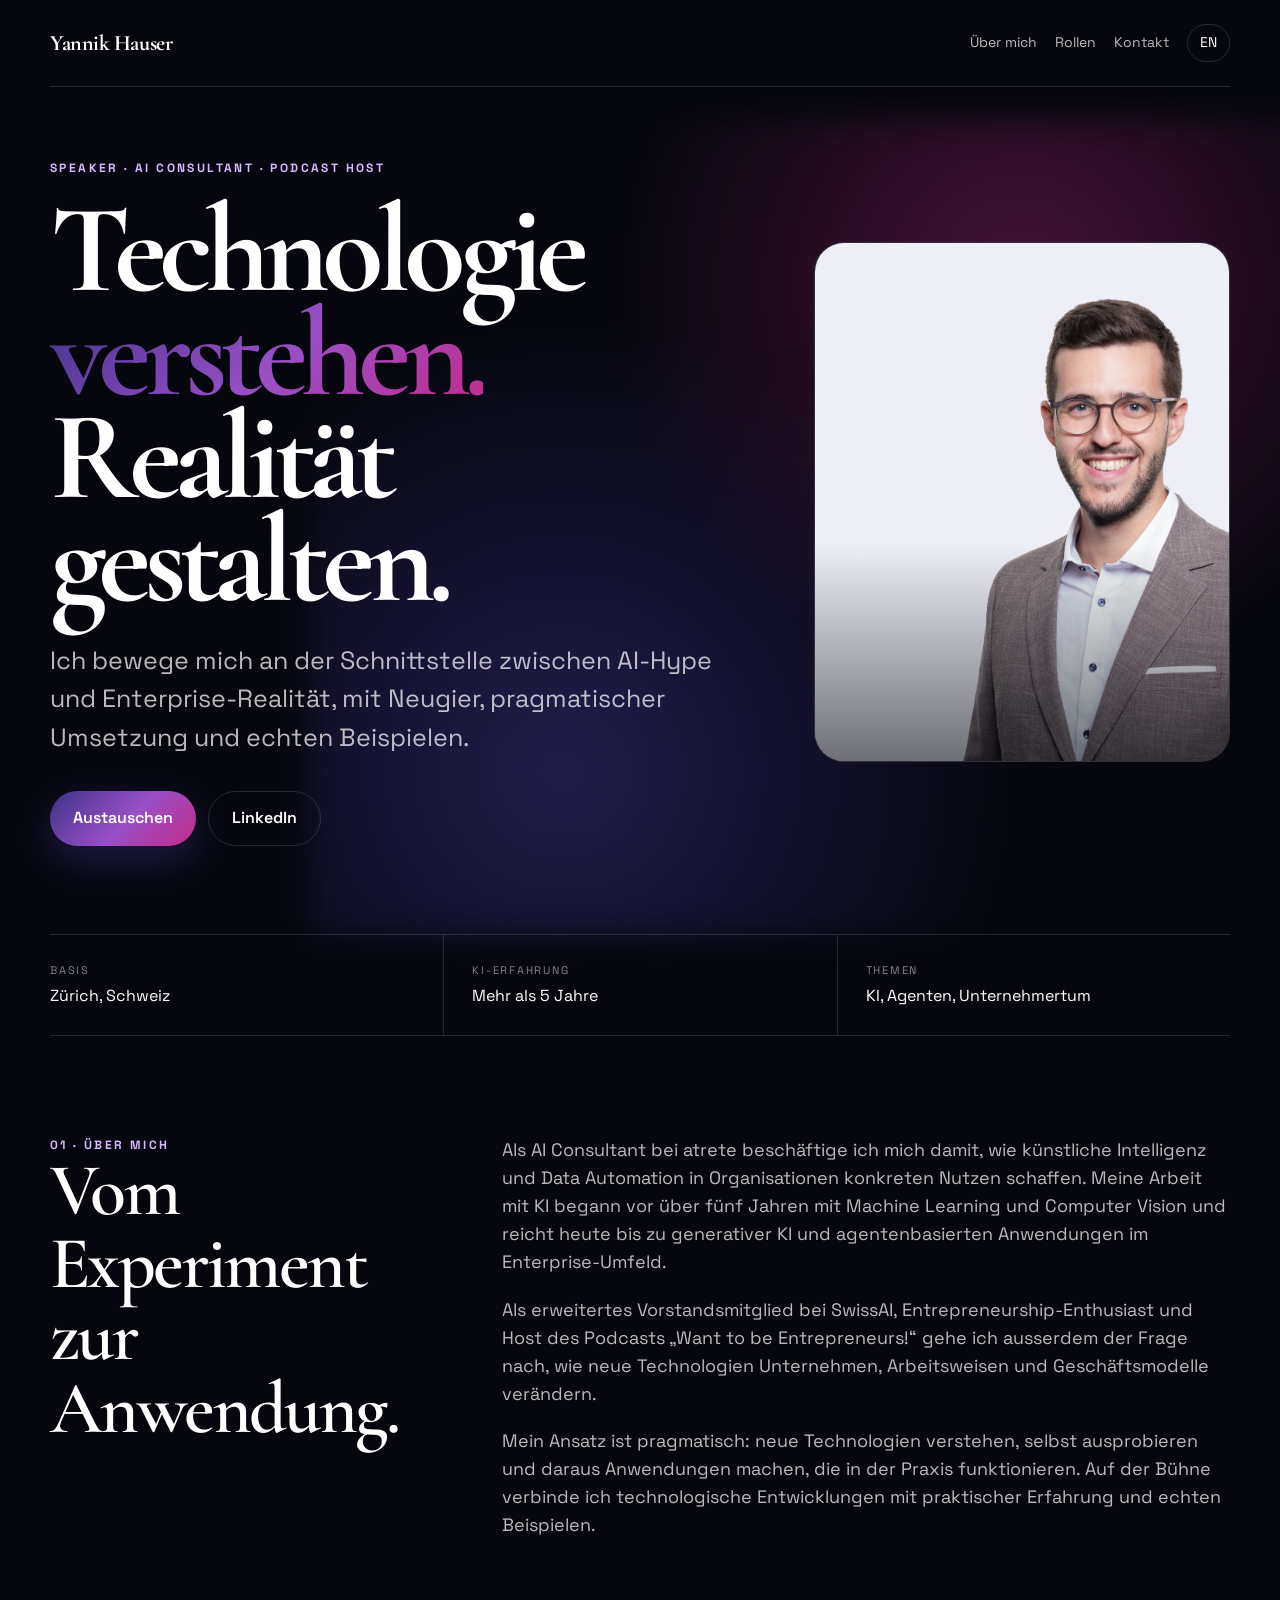
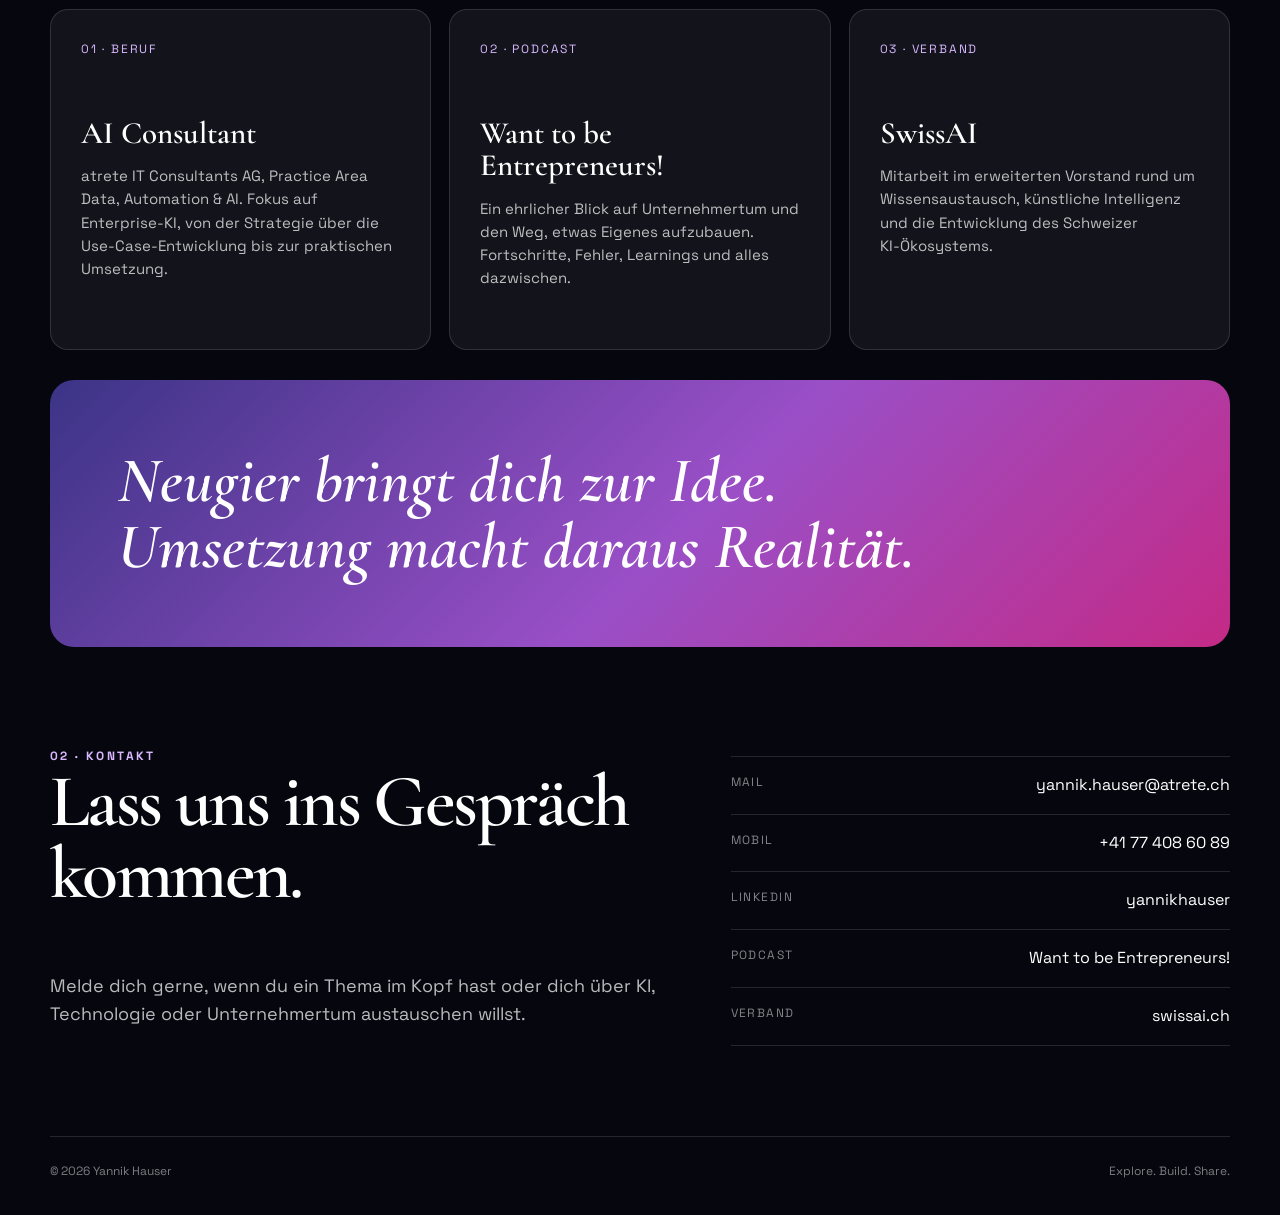
==== index.html @ 9610abc1 "Add 404 page and partner logos Add a branded 404.html so unknown paths stop returning the homepage w" ====
<!doctype html>
<html lang="de">
<head>
  <meta charset="utf-8">
  <meta name="viewport" content="width=device-width,initial-scale=1">
  <title>Yannik Hauser | AI, Agenten und Unternehmertum</title>
  <meta name="description" content="Yannik Hauser ist AI Consultant bei atrete, erweitertes Vorstandsmitglied bei SwissAI und Host von Want to be Entrepreneurs!">
  <link rel="canonical" href="https://yannik-hauser.com/">
  <link rel="stylesheet" href="/styles.css">
</head>
<body>
  <header class="shell nav"><a class="mark" href="/">Yannik Hauser</a><nav class="nav-links" aria-label="Hauptnavigation"><a href="#about">Über mich</a><a href="#roles">Rollen</a><a href="#contact">Kontakt</a><a class="lang" href="/en/" lang="en">EN</a></nav></header>
  <main>
    <section class="shell hero">
      <div class="hero-copy"><div class="eyebrow">Speaker · AI Consultant · Podcast Host</div><h1>Technologie <span class="gradient">verstehen.</span><br>Realität gestalten.</h1><p class="lede">Ich bewege mich an der Schnittstelle zwischen AI-Hype und Enterprise-Realität, mit Neugier, pragmatischer Umsetzung und echten Beispielen.</p><div class="actions"><a class="button primary" href="#contact">Austauschen</a><a class="button" href="https://www.linkedin.com/in/yannikhauser/" rel="me">LinkedIn</a></div></div>
      <div class="portrait-wrap"><img class="portrait" src="/assets/portrait.jpg" alt="Portrait von Yannik Hauser" width="2000" height="1334"></div>
    </section>
    <div class="shell facts" aria-label="Kurzprofil"><div class="fact"><span>Basis</span>Zürich, Schweiz</div><div class="fact"><span>KI-Erfahrung</span>Mehr als 5 Jahre</div><div class="fact"><span>Themen</span>KI, Agenten, Unternehmertum</div></div>
    <section class="shell section" id="about"><div class="section-head"><div><div class="eyebrow">01 · Über mich</div><h2>Vom Experiment zur Anwendung.</h2></div><div class="bio"><p>Als AI Consultant bei atrete beschäftige ich mich damit, wie künstliche Intelligenz und Data Automation in Organisationen konkreten Nutzen schaffen. Meine Arbeit mit KI begann vor über fünf Jahren mit Machine Learning und Computer Vision und reicht heute bis zu generativer KI und agentenbasierten Anwendungen im Enterprise-Umfeld.</p><p>Als erweitertes Vorstandsmitglied bei SwissAI, Entrepreneurship-Enthusiast und Host des Podcasts „Want to be Entrepreneurs!“ gehe ich ausserdem der Frage nach, wie neue Technologien Unternehmen, Arbeitsweisen und Geschäftsmodelle verändern.</p><p>Mein Ansatz ist pragmatisch: neue Technologien verstehen, selbst ausprobieren und daraus Anwendungen machen, die in der Praxis funktionieren. Auf der Bühne verbinde ich technologische Entwicklungen mit praktischer Erfahrung und echten Beispielen.</p></div></div>
      <div class="cards" id="roles"><article class="card"><div class="card-num">01 · BERUF</div><h3>AI Consultant</h3><p>atrete IT Consultants AG, Practice Area Data, Automation &amp; AI. Fokus auf Enterprise-KI, von der Strategie über die Use-Case-Entwicklung bis zur praktischen Umsetzung.</p><img class="card-logo" src="/assets/logos/atrete-white.png" alt="atrete IT Consultants AG" width="1900" height="500" loading="lazy"></article><article class="card"><div class="card-num">02 · PODCAST</div><h3>Want to be Entrepreneurs!</h3><p>Ein ehrlicher Blick auf Unternehmertum und den Weg, etwas Eigenes aufzubauen. Fortschritte, Fehler, Learnings und alles dazwischen.</p></article><article class="card"><div class="card-num">03 · VERBAND</div><h3>SwissAI</h3><p>Mitarbeit im erweiterten Vorstand rund um Wissensaustausch, künstliche Intelligenz und die Entwicklung des Schweizer KI-Ökosystems.</p><img class="card-logo" src="/assets/logos/swissai-white.svg" alt="SwissAI" width="583" height="120" loading="lazy"></article></div>
      <div class="quote"><p>Neugier bringt dich zur Idee. Umsetzung macht daraus Realität.</p></div>
    </section>
    <section class="shell contact" id="contact"><div><div class="eyebrow">02 · Kontakt</div><h2>Lass uns ins Gespräch kommen.</h2><p class="contact-copy">Melde dich gerne, wenn du ein Thema im Kopf hast oder dich über KI, Technologie oder Unternehmertum austauschen willst.</p></div><div class="contact-list"><a href="mailto:yannik.hauser@atrete.ch"><span>Mail</span>yannik.hauser@atrete.ch</a><a href="tel:+41774086089"><span>Mobil</span>+41 77 408 60 89</a><a href="https://www.linkedin.com/in/yannikhauser/"><span>LinkedIn</span>yannikhauser</a><a href="https://open.spotify.com/show/2ludnaOLildGs1G5aaHVor"><span>Podcast</span>Want to be Entrepreneurs!</a><a href="https://swissai.ch"><span>Verband</span>swissai.ch</a></div></section>
  </main>
  <footer class="shell"><span>© 2026 Yannik Hauser</span><span>Explore. Build. Share.</span></footer>
</body>
</html>
---- styles.css ----
@import url('https://fonts.googleapis.com/css2?family=Cormorant+Garamond:ital,wght@0,600;0,700;1,600&family=Space+Grotesk:wght@400;500;600;700&display=swap');

:root{--ink:#06070e;--raised:#14121f;--paper:#f7f5fb;--violet:#5b4bd0;--lilac:#d9b8ff;--muted:rgba(255,255,255,.72);--line:rgba(255,255,255,.13);--gradient:linear-gradient(135deg,#3b3486,#9a4fc7 54%,#c42a86)}
*{box-sizing:border-box}
html{scroll-behavior:smooth}
body{margin:0;background:var(--ink);color:#fff;font-family:'Space Grotesk',system-ui,sans-serif;line-height:1.55}
a{color:inherit}
.shell{width:min(1180px,calc(100% - 40px));margin:auto}
.nav{display:flex;align-items:center;justify-content:space-between;padding:24px 0;border-bottom:1px solid var(--line)}
.mark{font:700 22px/1 'Cormorant Garamond',serif;text-decoration:none;letter-spacing:-.02em}
.nav-links{display:flex;align-items:center;gap:18px;font-size:14px}
.nav-links a{text-decoration:none;color:var(--muted)}
.nav-links .lang{border:1px solid var(--line);border-radius:999px;padding:7px 12px;color:#fff}
.hero{min-height:78vh;display:grid;grid-template-columns:1.25fr .75fr;gap:70px;align-items:center;padding:72px 0 88px;position:relative}
.hero:before{content:'';position:absolute;inset:4% -8% 0 22%;background:radial-gradient(circle at 70% 20%,rgba(196,42,134,.34),transparent 42%),radial-gradient(circle at 25% 80%,rgba(91,75,208,.32),transparent 45%);filter:blur(16px);z-index:-1}
.eyebrow{color:var(--lilac);font-size:12px;font-weight:700;letter-spacing:.2em;text-transform:uppercase}
h1,h2,h3,p{margin-top:0}
h1{font:700 clamp(64px,10vw,126px)/.82 'Cormorant Garamond',serif;letter-spacing:-.055em;margin:22px 0 28px;max-width:760px}
.gradient{background:var(--gradient);-webkit-background-clip:text;background-clip:text;color:transparent}
.lede{font-size:clamp(19px,2vw,25px);max-width:680px;color:var(--muted);margin-bottom:34px}
.actions{display:flex;flex-wrap:wrap;gap:12px}
.button{display:inline-flex;align-items:center;justify-content:center;padding:14px 23px;border-radius:999px;text-decoration:none;font-weight:600;border:1px solid var(--line)}
.button.primary{background:var(--gradient);border:0;box-shadow:0 14px 40px rgba(91,75,208,.28)}
.portrait-wrap{position:relative;aspect-ratio:4/5;border-radius:30px;overflow:hidden;border:1px solid var(--line);background:var(--raised)}
.portrait-wrap:after{content:'';position:absolute;inset:0;background:linear-gradient(180deg,transparent 58%,rgba(6,7,14,.55))}
.portrait{width:100%;height:100%;object-fit:cover;object-position:48% 50%}
.facts{display:grid;grid-template-columns:repeat(3,1fr);border-block:1px solid var(--line)}
.fact{padding:27px 0}
.fact+.fact{padding-left:28px;border-left:1px solid var(--line)}
.fact span{display:block;color:rgba(255,255,255,.5);font-size:11px;letter-spacing:.16em;text-transform:uppercase;margin-bottom:5px}
.section{padding:100px 0}
.section-head{display:grid;grid-template-columns:.7fr 1.3fr;gap:60px;margin-bottom:50px}
h2{font:600 clamp(42px,6vw,74px)/.98 'Cormorant Garamond',serif;letter-spacing:-.035em}
.bio{font-size:18px;color:var(--muted)}
.bio p{margin-bottom:20px}
.cards{display:grid;grid-template-columns:repeat(3,1fr);gap:18px}
.card{background:rgba(255,255,255,.055);border:1px solid var(--line);border-radius:18px;padding:30px;min-height:290px;display:flex;flex-direction:column}
.card-num{font-size:12px;color:var(--lilac);letter-spacing:.15em;margin-bottom:58px}
.card h3{font:600 31px/1.05 'Cormorant Garamond',serif;margin-bottom:15px}
.card p{color:var(--muted);font-size:15px}
.card-logo{display:block;height:22px;width:auto;max-width:60%;margin-top:auto;padding-top:24px;opacity:.72}
.quote{margin:30px 0 0;padding:68px;border-radius:24px;background:var(--gradient);position:relative;overflow:hidden}
.quote p{font:italic 600 clamp(37px,5vw,64px)/1.02 'Cormorant Garamond',serif;max-width:900px;margin:0}
.contact{display:grid;grid-template-columns:1.1fr .9fr;gap:70px;align-items:end;padding-bottom:90px}
.contact-copy{font-size:18px;color:var(--muted);max-width:620px}
.contact-list{border-top:1px solid var(--line)}
.contact-list a{display:flex;justify-content:space-between;gap:20px;padding:16px 0;border-bottom:1px solid var(--line);text-decoration:none}
.contact-list span{color:rgba(255,255,255,.5);font-size:12px;text-transform:uppercase;letter-spacing:.12em}
footer{display:flex;justify-content:space-between;gap:25px;border-top:1px solid var(--line);padding:25px 0 35px;color:rgba(255,255,255,.48);font-size:12px}
:focus-visible{outline:3px solid var(--lilac);outline-offset:4px;border-radius:4px}
@media(max-width:820px){.shell{width:min(100% - 28px,680px)}.nav-links a:not(.lang){display:none}.hero{grid-template-columns:1fr;gap:40px;padding:55px 0}.hero-copy{order:1}.portrait-wrap{order:2;aspect-ratio:5/4}.portrait{object-position:50% 43%}.facts,.cards{grid-template-columns:1fr}.fact+.fact{padding-left:0;border-left:0;border-top:1px solid var(--line)}.section{padding:72px 0}.section-head,.contact{grid-template-columns:1fr;gap:30px}.card-num{margin-bottom:34px}.quote{padding:42px 28px}footer{flex-direction:column}}
@media(prefers-reduced-motion:reduce){html{scroll-behavior:auto}}
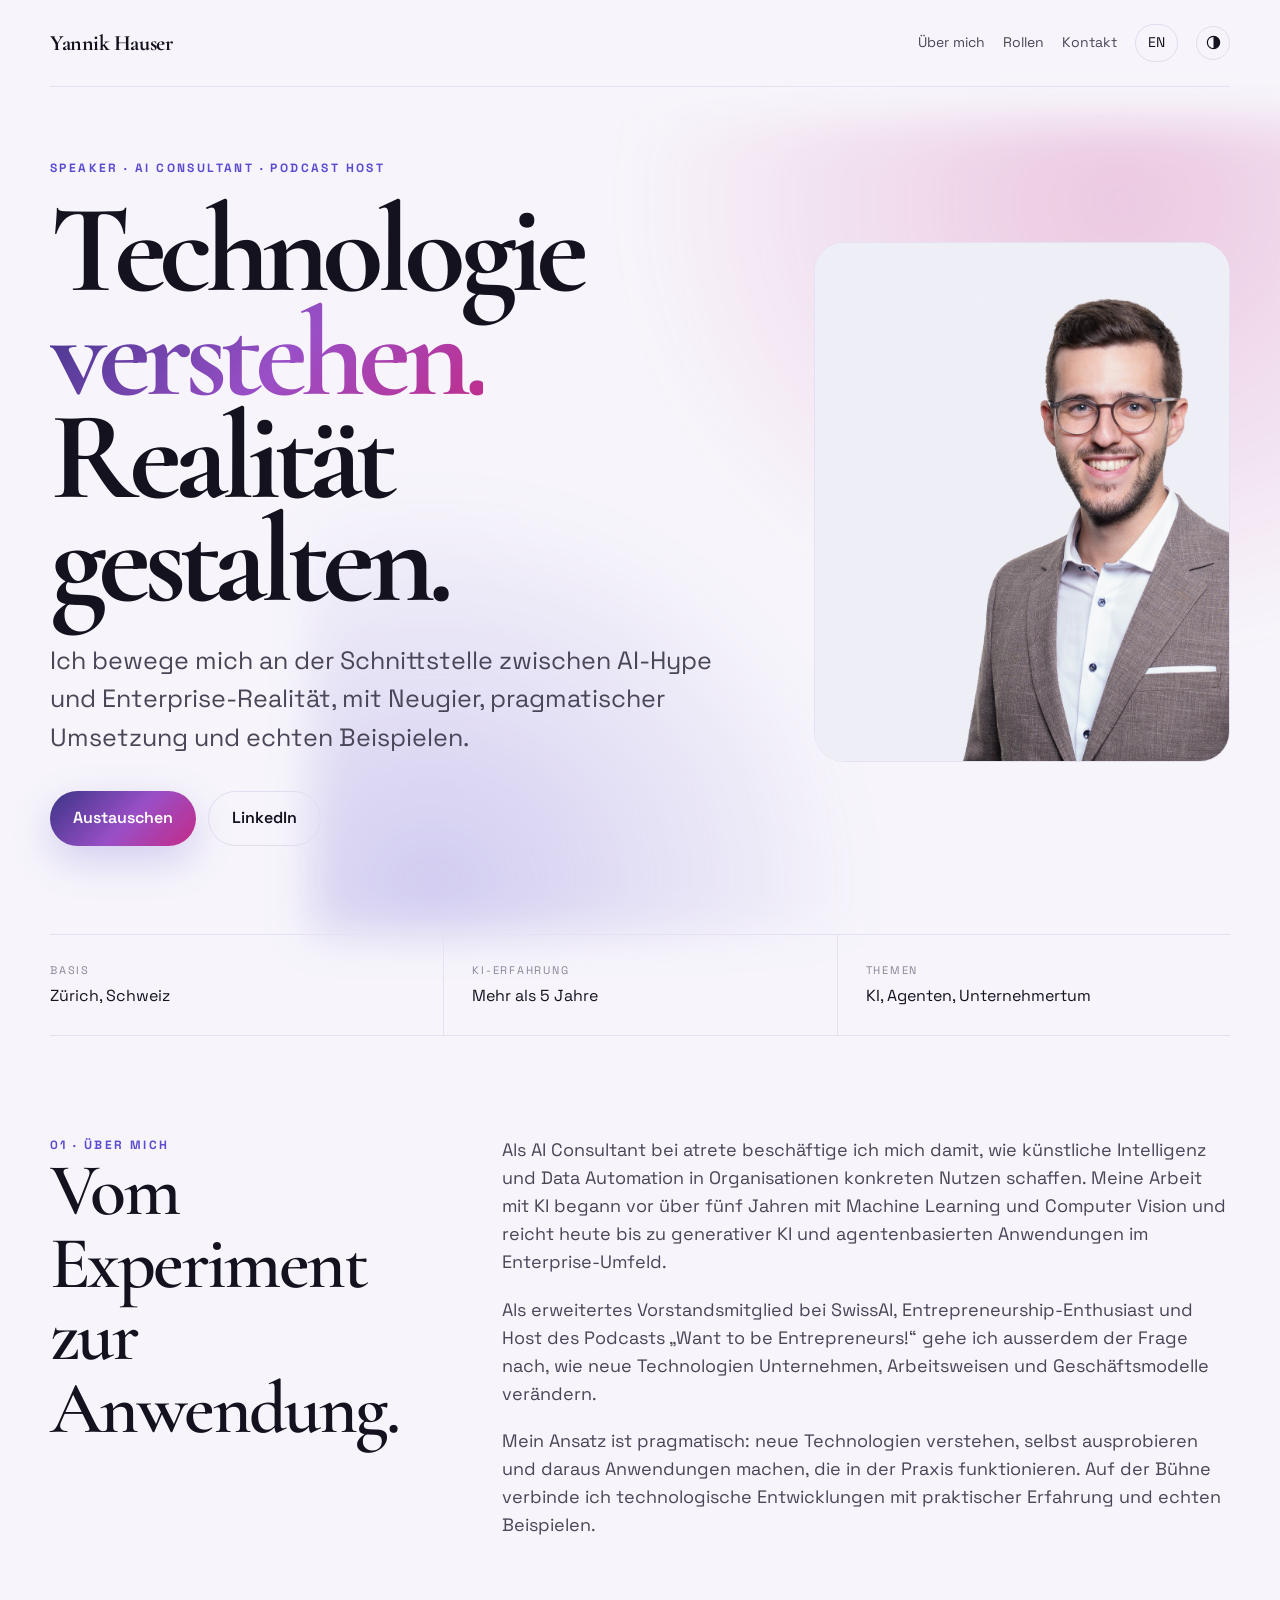
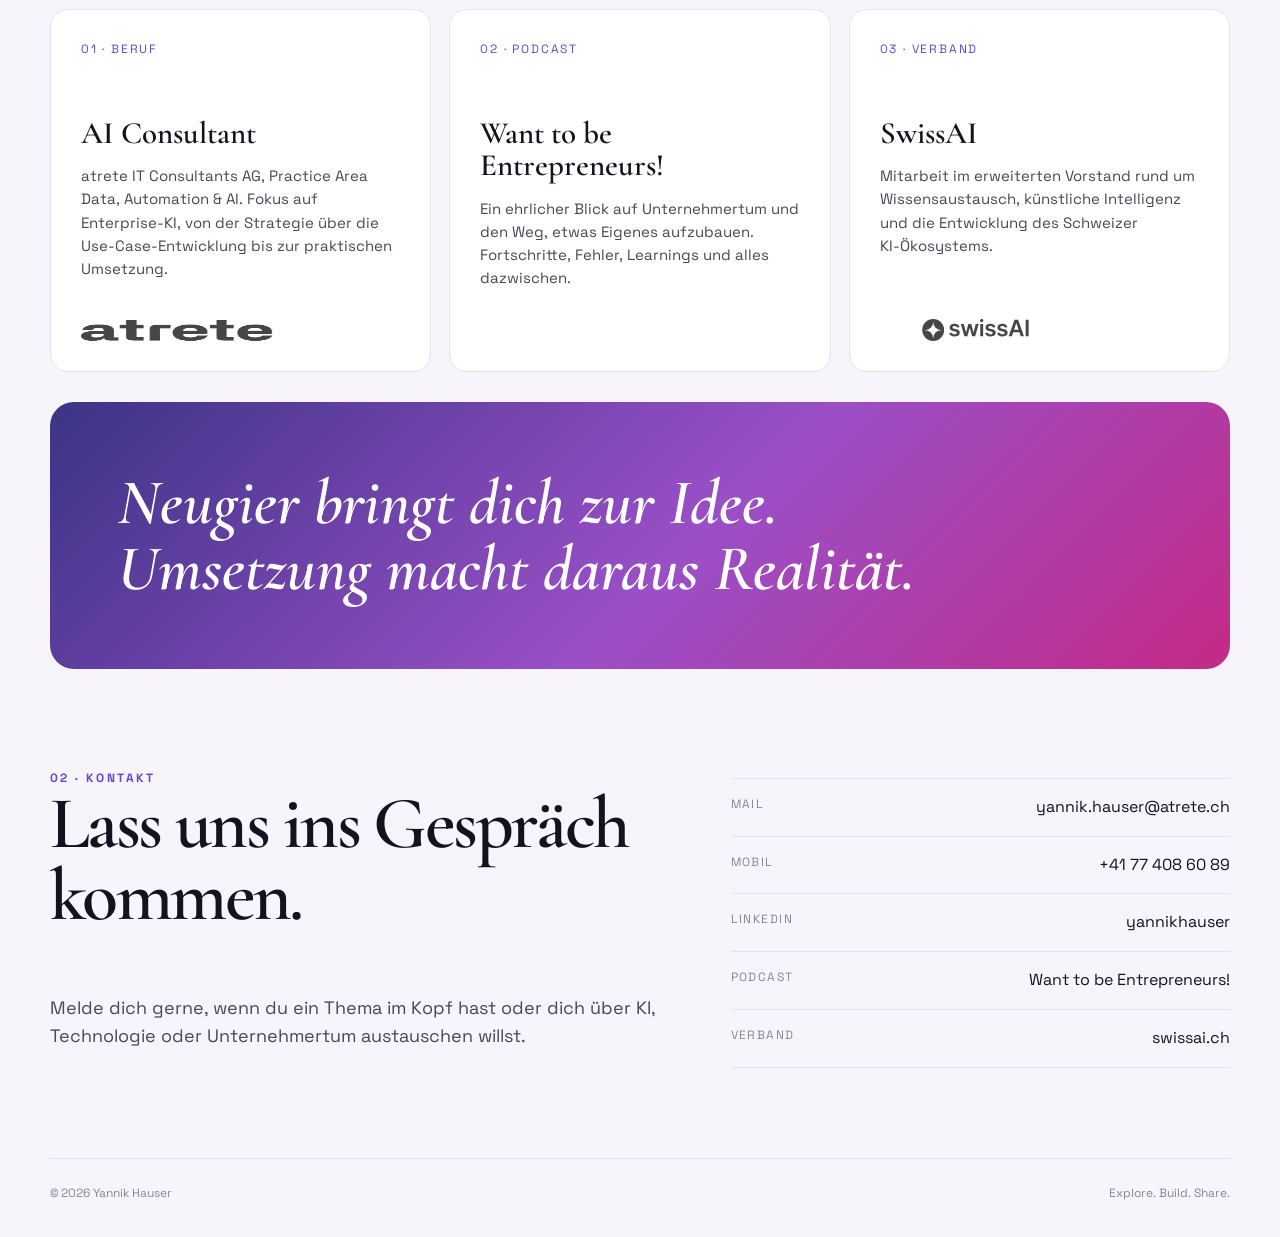
==== commit 87265de0: "Add light theme as default with dark mode toggle The site was ink-only. Paper (#f7f5fb) is now the d" ====
--- a/index.html
+++ b/index.html
@@ -7,9 +7,17 @@
   <meta name="description" content="Yannik Hauser ist AI Consultant bei atrete, erweitertes Vorstandsmitglied bei SwissAI und Host von Want to be Entrepreneurs!">
   <link rel="canonical" href="https://yannik-hauser.com/">
   <link rel="stylesheet" href="/styles.css">
+  <script>
+  (function(){var d=document.documentElement,K='yh-site-theme';
+  try{var t=localStorage.getItem(K);if(t==='dark'||t==='light')d.dataset.theme=t}catch(e){}
+  function sync(){var dark=d.dataset.theme==='dark';document.querySelectorAll('.theme-toggle').forEach(function(b){b.setAttribute('aria-pressed',dark)})}
+  document.addEventListener('DOMContentLoaded',sync);
+  document.addEventListener('click',function(e){var b=e.target.closest&&e.target.closest('.theme-toggle');if(!b)return;d.dataset.theme=d.dataset.theme==='dark'?'light':'dark';try{localStorage.setItem(K,d.dataset.theme)}catch(err){}sync()});
+  })();
+  </script>
 </head>
 <body>
-  <header class="shell nav"><a class="mark" href="/">Yannik Hauser</a><nav class="nav-links" aria-label="Hauptnavigation"><a href="#about">Über mich</a><a href="#roles">Rollen</a><a href="#contact">Kontakt</a><a class="lang" href="/en/" lang="en">EN</a></nav></header>
+  <header class="shell nav"><a class="mark" href="/">Yannik Hauser</a><nav class="nav-links" aria-label="Hauptnavigation"><a href="#about">Über mich</a><a href="#roles">Rollen</a><a href="#contact">Kontakt</a><a class="lang" href="/en/" lang="en">EN</a><button class="theme-toggle" type="button" aria-pressed="false" aria-label="Zwischen hellem und dunklem Design wechseln" title="Design wechseln"><svg viewBox="0 0 20 20" width="15" height="15" aria-hidden="true" focusable="false"><circle cx="10" cy="10" r="8.2" fill="none" stroke="currentColor" stroke-width="1.6"/><path d="M10 1.8a8.2 8.2 0 0 1 0 16.4z" fill="currentColor"/></svg></button></nav></header>
   <main>
     <section class="shell hero">
       <div class="hero-copy"><div class="eyebrow">Speaker · AI Consultant · Podcast Host</div><h1>Technologie <span class="gradient">verstehen.</span><br>Realität gestalten.</h1><p class="lede">Ich bewege mich an der Schnittstelle zwischen AI-Hype und Enterprise-Realität, mit Neugier, pragmatischer Umsetzung und echten Beispielen.</p><div class="actions"><a class="button primary" href="#contact">Austauschen</a><a class="button" href="https://www.linkedin.com/in/yannikhauser/" rel="me">LinkedIn</a></div></div>
--- a/styles.css
+++ b/styles.css
@@ -1,53 +1,92 @@
 @import url('https://fonts.googleapis.com/css2?family=Cormorant+Garamond:ital,wght@0,600;0,700;1,600&family=Space+Grotesk:wght@400;500;600;700&display=swap');
 
-:root{--ink:#06070e;--raised:#14121f;--paper:#f7f5fb;--violet:#5b4bd0;--lilac:#d9b8ff;--muted:rgba(255,255,255,.72);--line:rgba(255,255,255,.13);--gradient:linear-gradient(135deg,#3b3486,#9a4fc7 54%,#c42a86)}
+/* Light (Paper) ist der Standard. Dunkel (Ink) kommt nur ueber den Umschalter,
+   prefers-color-scheme wird bewusst ignoriert. Gleiche Regel wie im Workflow Dashboard. */
+:root{
+  --gradient:linear-gradient(135deg,#3b3486,#9a4fc7 54%,#c42a86);
+  --bg:#f7f5fb;
+  --surface:#fff;
+  --surface-raised:#fff;
+  --text:#14121f;
+  --text-muted:#4a4557;
+  --text-faint:#8a8497;
+  --line:#e6e1f2;
+  --line-strong:#e2dcef;
+  --eyebrow:#5b4bd0;
+  --focus:#5b4bd0;
+  --splash:radial-gradient(82% 92% at 80% 10%,rgba(196,42,134,.22),transparent 60%),radial-gradient(72% 82% at 12% 94%,rgba(91,75,208,.24),transparent 60%);
+  --splash-blur:22px;
+  --portrait-scrim:none;
+  --logo-filter:brightness(0);
+  --logo-opacity:.72;
+}
+[data-theme="dark"]{
+  --bg:#06070e;
+  --surface:rgba(255,255,255,.055);
+  --surface-raised:#14121f;
+  --text:#fff;
+  --text-muted:rgba(255,255,255,.72);
+  --text-faint:rgba(255,255,255,.5);
+  --line:rgba(255,255,255,.13);
+  --line-strong:rgba(255,255,255,.13);
+  --eyebrow:#d9b8ff;
+  --focus:#d9b8ff;
+  --splash:radial-gradient(circle at 70% 20%,rgba(196,42,134,.34),transparent 42%),radial-gradient(circle at 25% 80%,rgba(91,75,208,.32),transparent 45%);
+  --splash-blur:16px;
+  --portrait-scrim:linear-gradient(180deg,transparent 58%,rgba(6,7,14,.55));
+  --logo-filter:none;
+  --logo-opacity:.72;
+}
 *{box-sizing:border-box}
-html{scroll-behavior:smooth}
-body{margin:0;background:var(--ink);color:#fff;font-family:'Space Grotesk',system-ui,sans-serif;line-height:1.55}
+/* Der Hero-Glow ragt per Design rechts aus dem Raster (.hero:before, right:-8%).
+   Ohne clip erzeugt er zwischen rund 850px und 1100px echtes horizontales Scrollen. */
+html{scroll-behavior:smooth;overflow-x:clip}
+body{margin:0;background:var(--bg);color:var(--text);font-family:'Space Grotesk',system-ui,sans-serif;line-height:1.55}
 a{color:inherit}
 .shell{width:min(1180px,calc(100% - 40px));margin:auto}
 .nav{display:flex;align-items:center;justify-content:space-between;padding:24px 0;border-bottom:1px solid var(--line)}
 .mark{font:700 22px/1 'Cormorant Garamond',serif;text-decoration:none;letter-spacing:-.02em}
 .nav-links{display:flex;align-items:center;gap:18px;font-size:14px}
-.nav-links a{text-decoration:none;color:var(--muted)}
-.nav-links .lang{border:1px solid var(--line);border-radius:999px;padding:7px 12px;color:#fff}
+.nav-links a{text-decoration:none;color:var(--text-muted)}
+.nav-links .lang{border:1px solid var(--line-strong);border-radius:999px;padding:7px 12px;color:var(--text)}
+.theme-toggle{display:inline-flex;align-items:center;justify-content:center;width:34px;height:34px;padding:0;border:1px solid var(--line-strong);border-radius:999px;background:none;color:var(--text);cursor:pointer;line-height:0}
+.theme-toggle:hover{border-color:var(--eyebrow);color:var(--eyebrow)}
 .hero{min-height:78vh;display:grid;grid-template-columns:1.25fr .75fr;gap:70px;align-items:center;padding:72px 0 88px;position:relative}
-.hero:before{content:'';position:absolute;inset:4% -8% 0 22%;background:radial-gradient(circle at 70% 20%,rgba(196,42,134,.34),transparent 42%),radial-gradient(circle at 25% 80%,rgba(91,75,208,.32),transparent 45%);filter:blur(16px);z-index:-1}
-.eyebrow{color:var(--lilac);font-size:12px;font-weight:700;letter-spacing:.2em;text-transform:uppercase}
+.hero:before{content:'';position:absolute;inset:4% -8% 0 22%;background:var(--splash);filter:blur(var(--splash-blur));z-index:-1}
+.eyebrow{color:var(--eyebrow);font-size:12px;font-weight:700;letter-spacing:.2em;text-transform:uppercase}
 h1,h2,h3,p{margin-top:0}
 h1{font:700 clamp(64px,10vw,126px)/.82 'Cormorant Garamond',serif;letter-spacing:-.055em;margin:22px 0 28px;max-width:760px}
 .gradient{background:var(--gradient);-webkit-background-clip:text;background-clip:text;color:transparent}
-.lede{font-size:clamp(19px,2vw,25px);max-width:680px;color:var(--muted);margin-bottom:34px}
+.lede{font-size:clamp(19px,2vw,25px);max-width:680px;color:var(--text-muted);margin-bottom:34px}
 .actions{display:flex;flex-wrap:wrap;gap:12px}
-.button{display:inline-flex;align-items:center;justify-content:center;padding:14px 23px;border-radius:999px;text-decoration:none;font-weight:600;border:1px solid var(--line)}
-.button.primary{background:var(--gradient);border:0;box-shadow:0 14px 40px rgba(91,75,208,.28)}
-.portrait-wrap{position:relative;aspect-ratio:4/5;border-radius:30px;overflow:hidden;border:1px solid var(--line);background:var(--raised)}
-.portrait-wrap:after{content:'';position:absolute;inset:0;background:linear-gradient(180deg,transparent 58%,rgba(6,7,14,.55))}
+.button{display:inline-flex;align-items:center;justify-content:center;padding:14px 23px;border-radius:999px;text-decoration:none;font-weight:600;border:1px solid var(--line-strong)}
+.button.primary{background:var(--gradient);border:0;color:#fff;box-shadow:0 14px 40px rgba(91,75,208,.24)}
+.portrait-wrap{position:relative;aspect-ratio:4/5;border-radius:30px;overflow:hidden;border:1px solid var(--line);background:var(--surface-raised)}
+.portrait-wrap:after{content:'';position:absolute;inset:0;background:var(--portrait-scrim)}
 .portrait{width:100%;height:100%;object-fit:cover;object-position:48% 50%}
 .facts{display:grid;grid-template-columns:repeat(3,1fr);border-block:1px solid var(--line)}
 .fact{padding:27px 0}
 .fact+.fact{padding-left:28px;border-left:1px solid var(--line)}
-.fact span{display:block;color:rgba(255,255,255,.5);font-size:11px;letter-spacing:.16em;text-transform:uppercase;margin-bottom:5px}
+.fact span{display:block;color:var(--text-faint);font-size:11px;letter-spacing:.16em;text-transform:uppercase;margin-bottom:5px}
 .section{padding:100px 0}
 .section-head{display:grid;grid-template-columns:.7fr 1.3fr;gap:60px;margin-bottom:50px}
 h2{font:600 clamp(42px,6vw,74px)/.98 'Cormorant Garamond',serif;letter-spacing:-.035em}
-.bio{font-size:18px;color:var(--muted)}
+.bio{font-size:18px;color:var(--text-muted)}
 .bio p{margin-bottom:20px}
 .cards{display:grid;grid-template-columns:repeat(3,1fr);gap:18px}
-.card{background:rgba(255,255,255,.055);border:1px solid var(--line);border-radius:18px;padding:30px;min-height:290px;display:flex;flex-direction:column}
-.card-num{font-size:12px;color:var(--lilac);letter-spacing:.15em;margin-bottom:58px}
+.card{background:var(--surface);border:1px solid var(--line);border-radius:18px;padding:30px;min-height:290px;display:flex;flex-direction:column}
+.card-num{font-size:12px;color:var(--eyebrow);letter-spacing:.15em;margin-bottom:58px}
 .card h3{font:600 31px/1.05 'Cormorant Garamond',serif;margin-bottom:15px}
-.card p{color:var(--muted);font-size:15px}
-.card-logo{display:block;height:22px;width:auto;max-width:60%;margin-top:auto;padding-top:24px;opacity:.72}
-.quote{margin:30px 0 0;padding:68px;border-radius:24px;background:var(--gradient);position:relative;overflow:hidden}
+.card p{color:var(--text-muted);font-size:15px}
+.card-logo{display:block;box-sizing:content-box;height:22px;width:auto;max-width:60%;margin-top:auto;padding-top:24px;opacity:var(--logo-opacity);filter:var(--logo-filter)}
+.quote{margin:30px 0 0;padding:68px;border-radius:24px;background:var(--gradient);color:#fff;position:relative;overflow:hidden}
 .quote p{font:italic 600 clamp(37px,5vw,64px)/1.02 'Cormorant Garamond',serif;max-width:900px;margin:0}
 .contact{display:grid;grid-template-columns:1.1fr .9fr;gap:70px;align-items:end;padding-bottom:90px}
-.contact-copy{font-size:18px;color:var(--muted);max-width:620px}
+.contact-copy{font-size:18px;color:var(--text-muted);max-width:620px}
 .contact-list{border-top:1px solid var(--line)}
 .contact-list a{display:flex;justify-content:space-between;gap:20px;padding:16px 0;border-bottom:1px solid var(--line);text-decoration:none}
-.contact-list span{color:rgba(255,255,255,.5);font-size:12px;text-transform:uppercase;letter-spacing:.12em}
-footer{display:flex;justify-content:space-between;gap:25px;border-top:1px solid var(--line);padding:25px 0 35px;color:rgba(255,255,255,.48);font-size:12px}
-:focus-visible{outline:3px solid var(--lilac);outline-offset:4px;border-radius:4px}
-@media(max-width:820px){.shell{width:min(100% - 28px,680px)}.nav-links a:not(.lang){display:none}.hero{grid-template-columns:1fr;gap:40px;padding:55px 0}.hero-copy{order:1}.portrait-wrap{order:2;aspect-ratio:5/4}.portrait{object-position:50% 43%}.facts,.cards{grid-template-columns:1fr}.fact+.fact{padding-left:0;border-left:0;border-top:1px solid var(--line)}.section{padding:72px 0}.section-head,.contact{grid-template-columns:1fr;gap:30px}.card-num{margin-bottom:34px}.quote{padding:42px 28px}footer{flex-direction:column}}
+.contact-list span{color:var(--text-faint);font-size:12px;text-transform:uppercase;letter-spacing:.12em}
+footer{display:flex;justify-content:space-between;gap:25px;border-top:1px solid var(--line);padding:25px 0 35px;color:var(--text-faint);font-size:12px}
+:focus-visible{outline:3px solid var(--focus);outline-offset:4px;border-radius:4px}
+@media(max-width:820px){.hero:before{inset:4% 0 0 0}.shell{width:min(100% - 28px,680px)}.nav-links a:not(.lang){display:none}.hero{grid-template-columns:1fr;gap:40px;padding:55px 0}.hero-copy{order:1}.portrait-wrap{order:2;aspect-ratio:5/4}.portrait{object-position:50% 43%}.facts,.cards{grid-template-columns:1fr}.fact+.fact{padding-left:0;border-left:0;border-top:1px solid var(--line)}.section{padding:72px 0}.section-head,.contact{grid-template-columns:1fr;gap:30px}.card-num{margin-bottom:34px}.quote{padding:42px 28px}footer{flex-direction:column}}
 @media(prefers-reduced-motion:reduce){html{scroll-behavior:auto}}
-
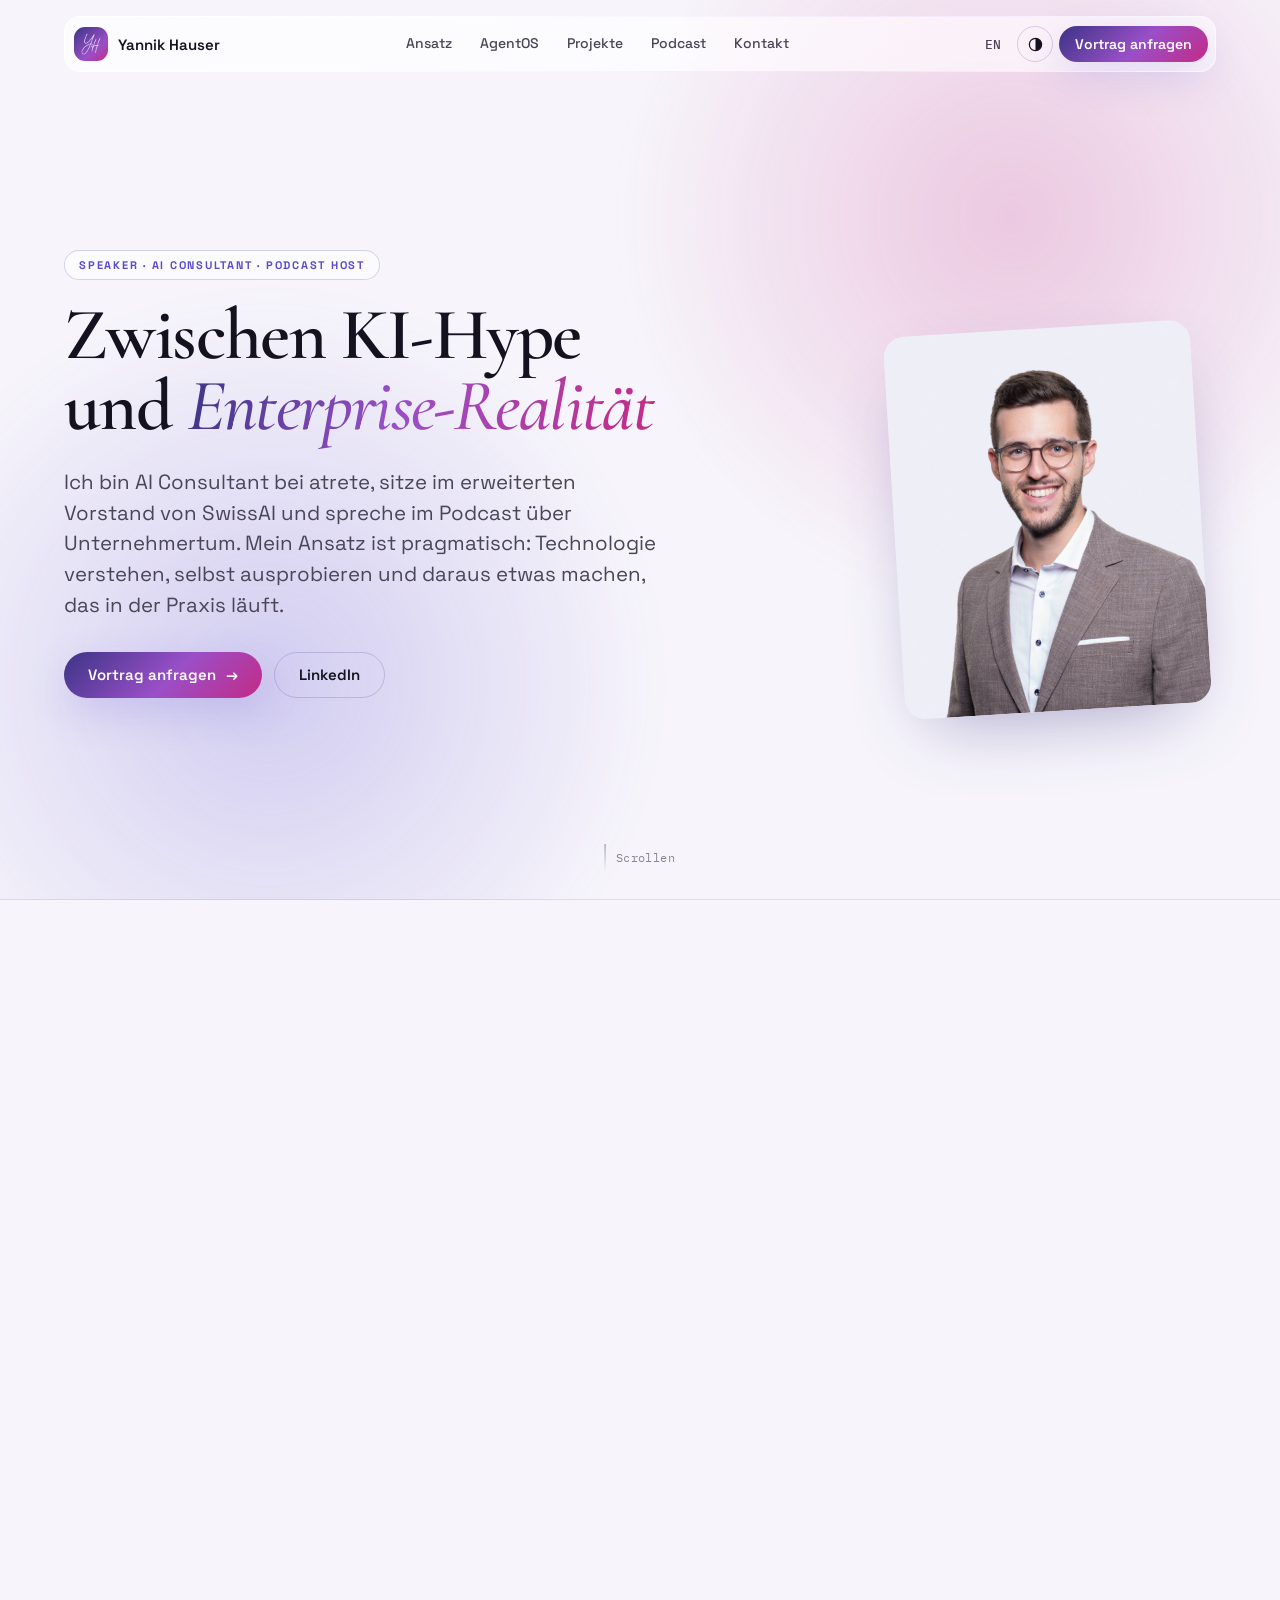
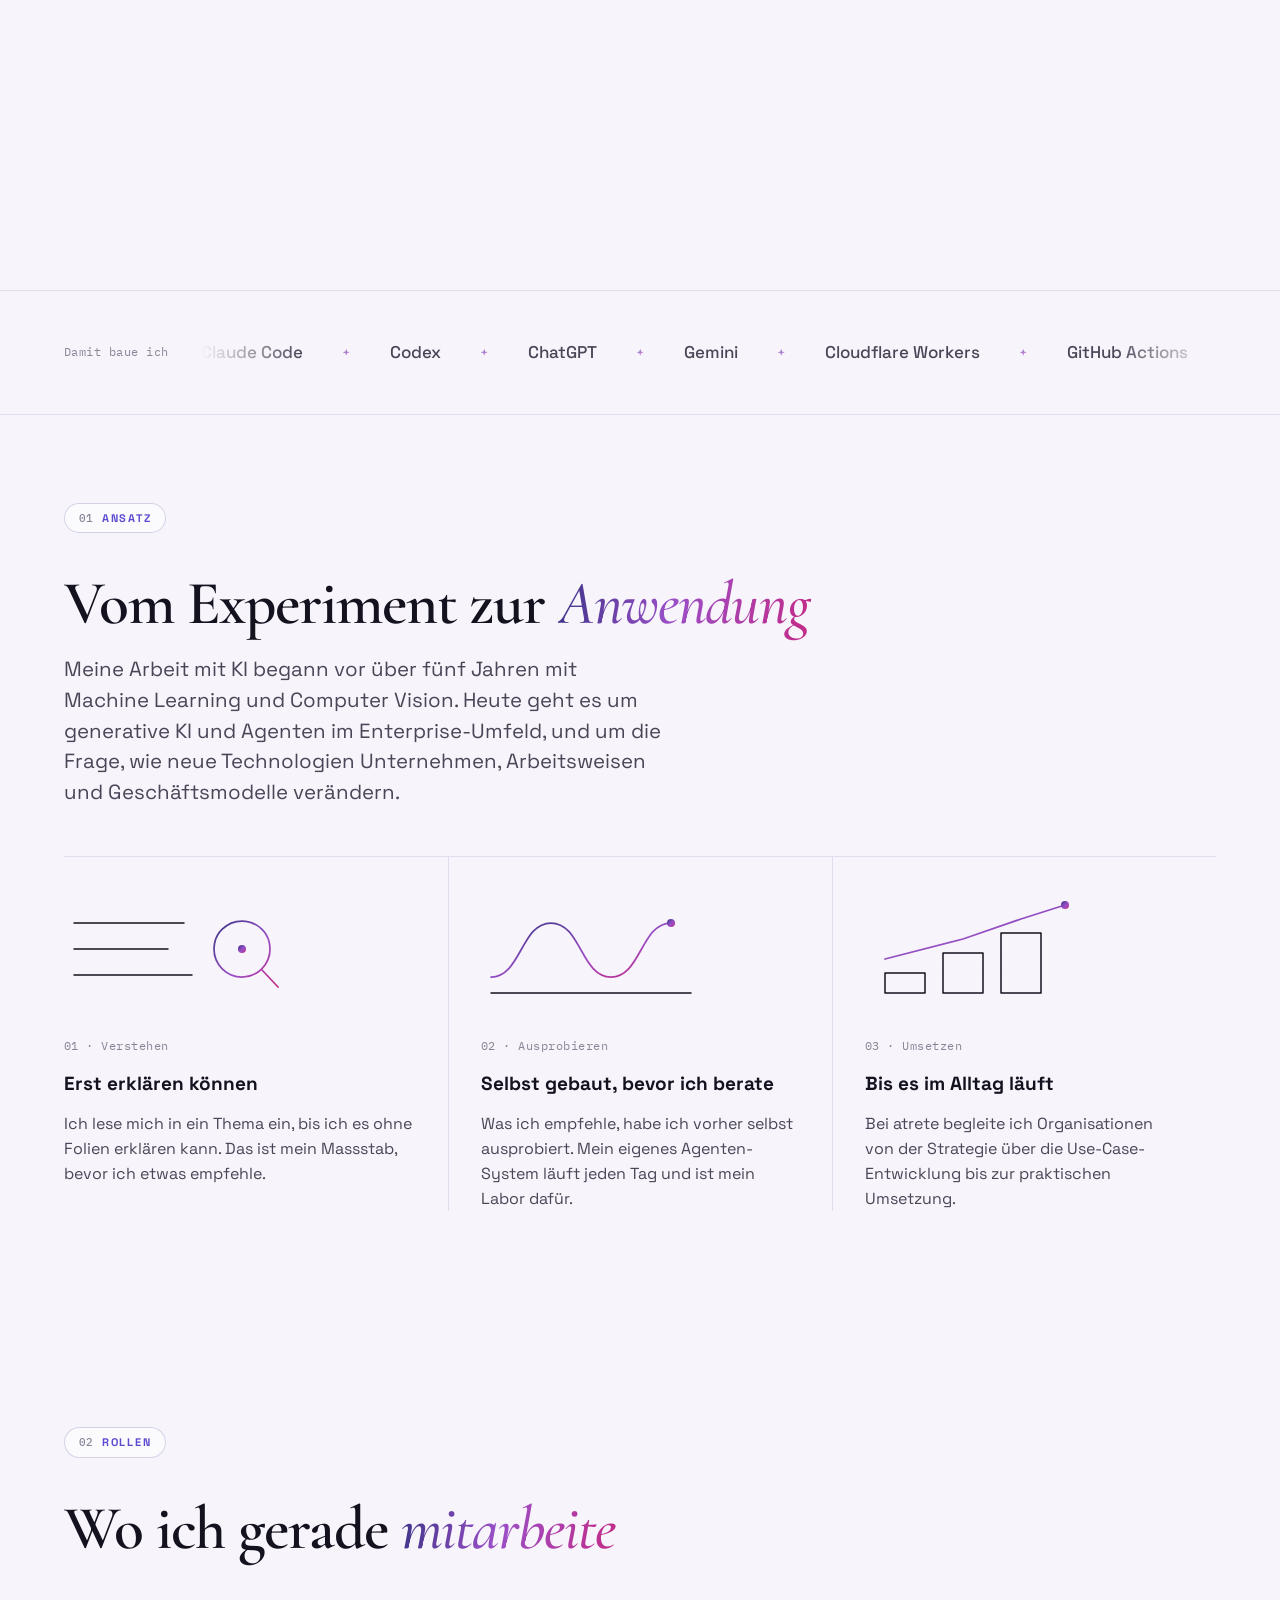
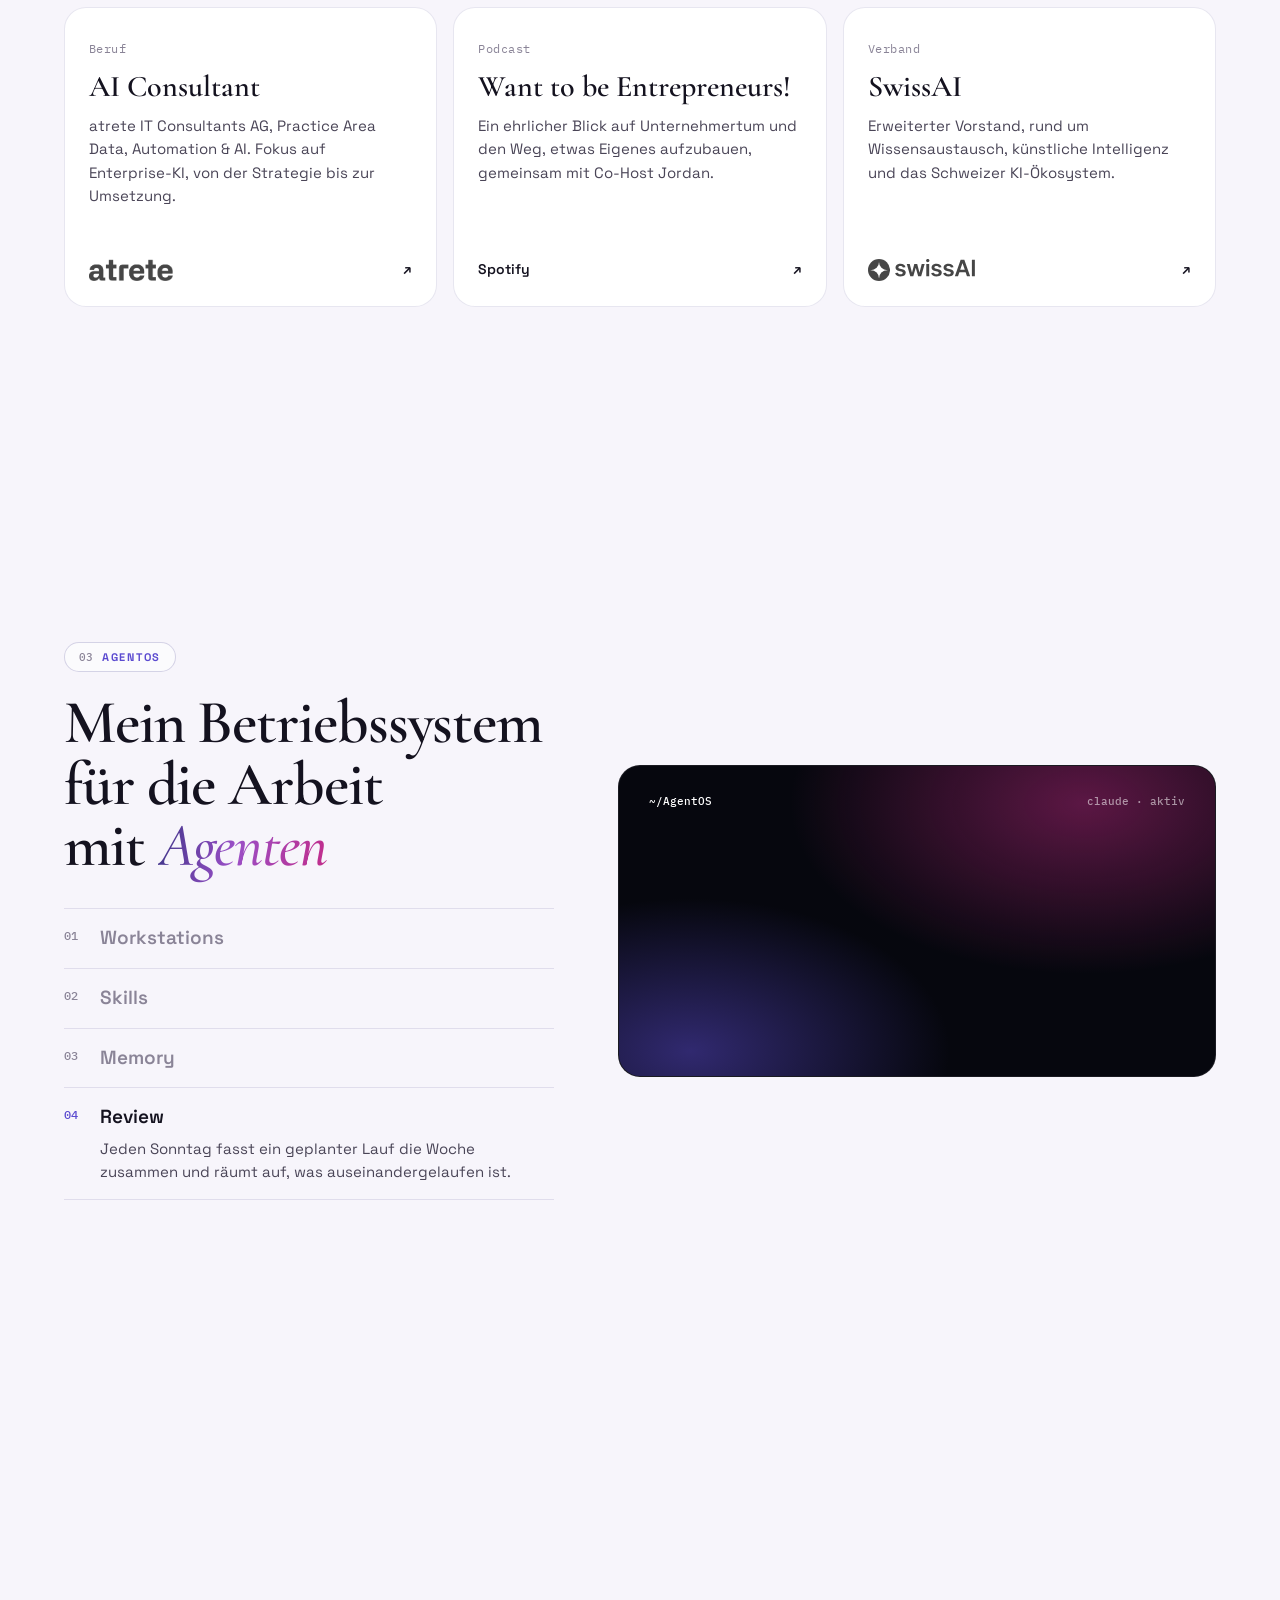
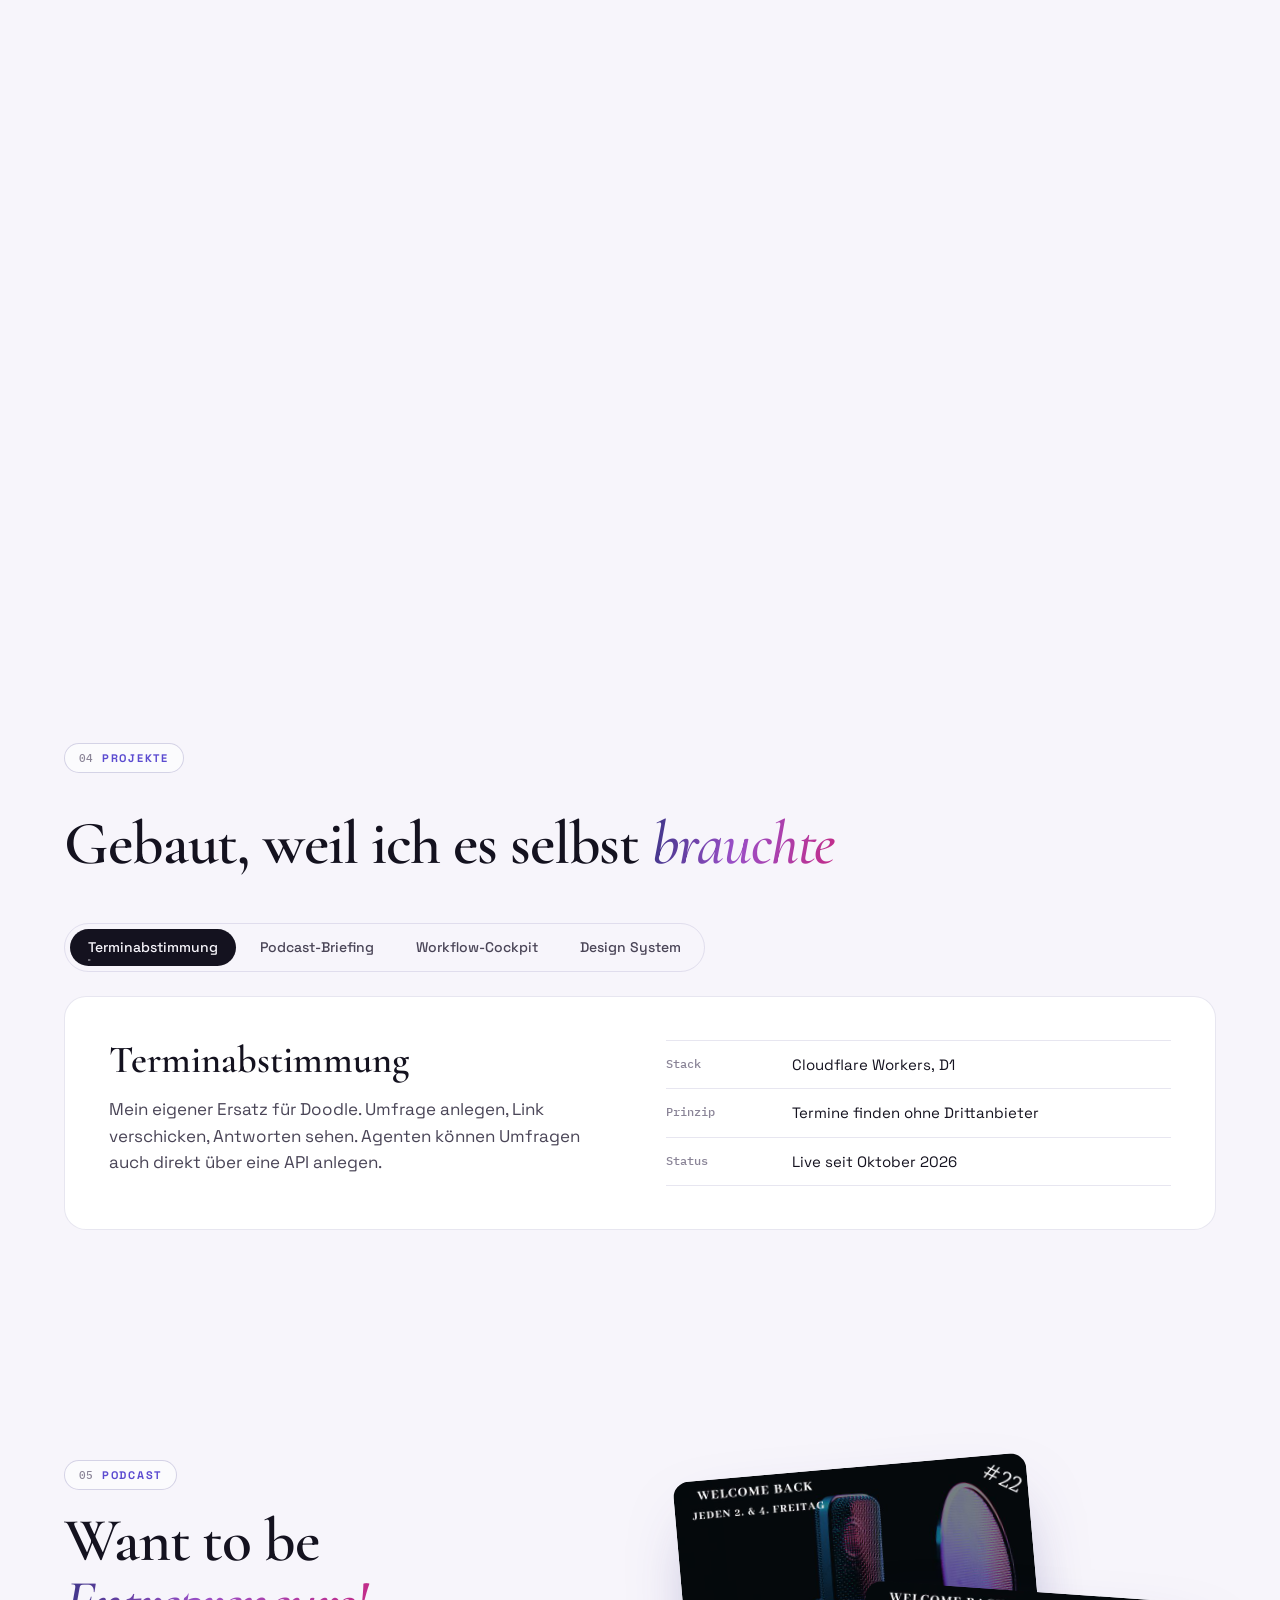
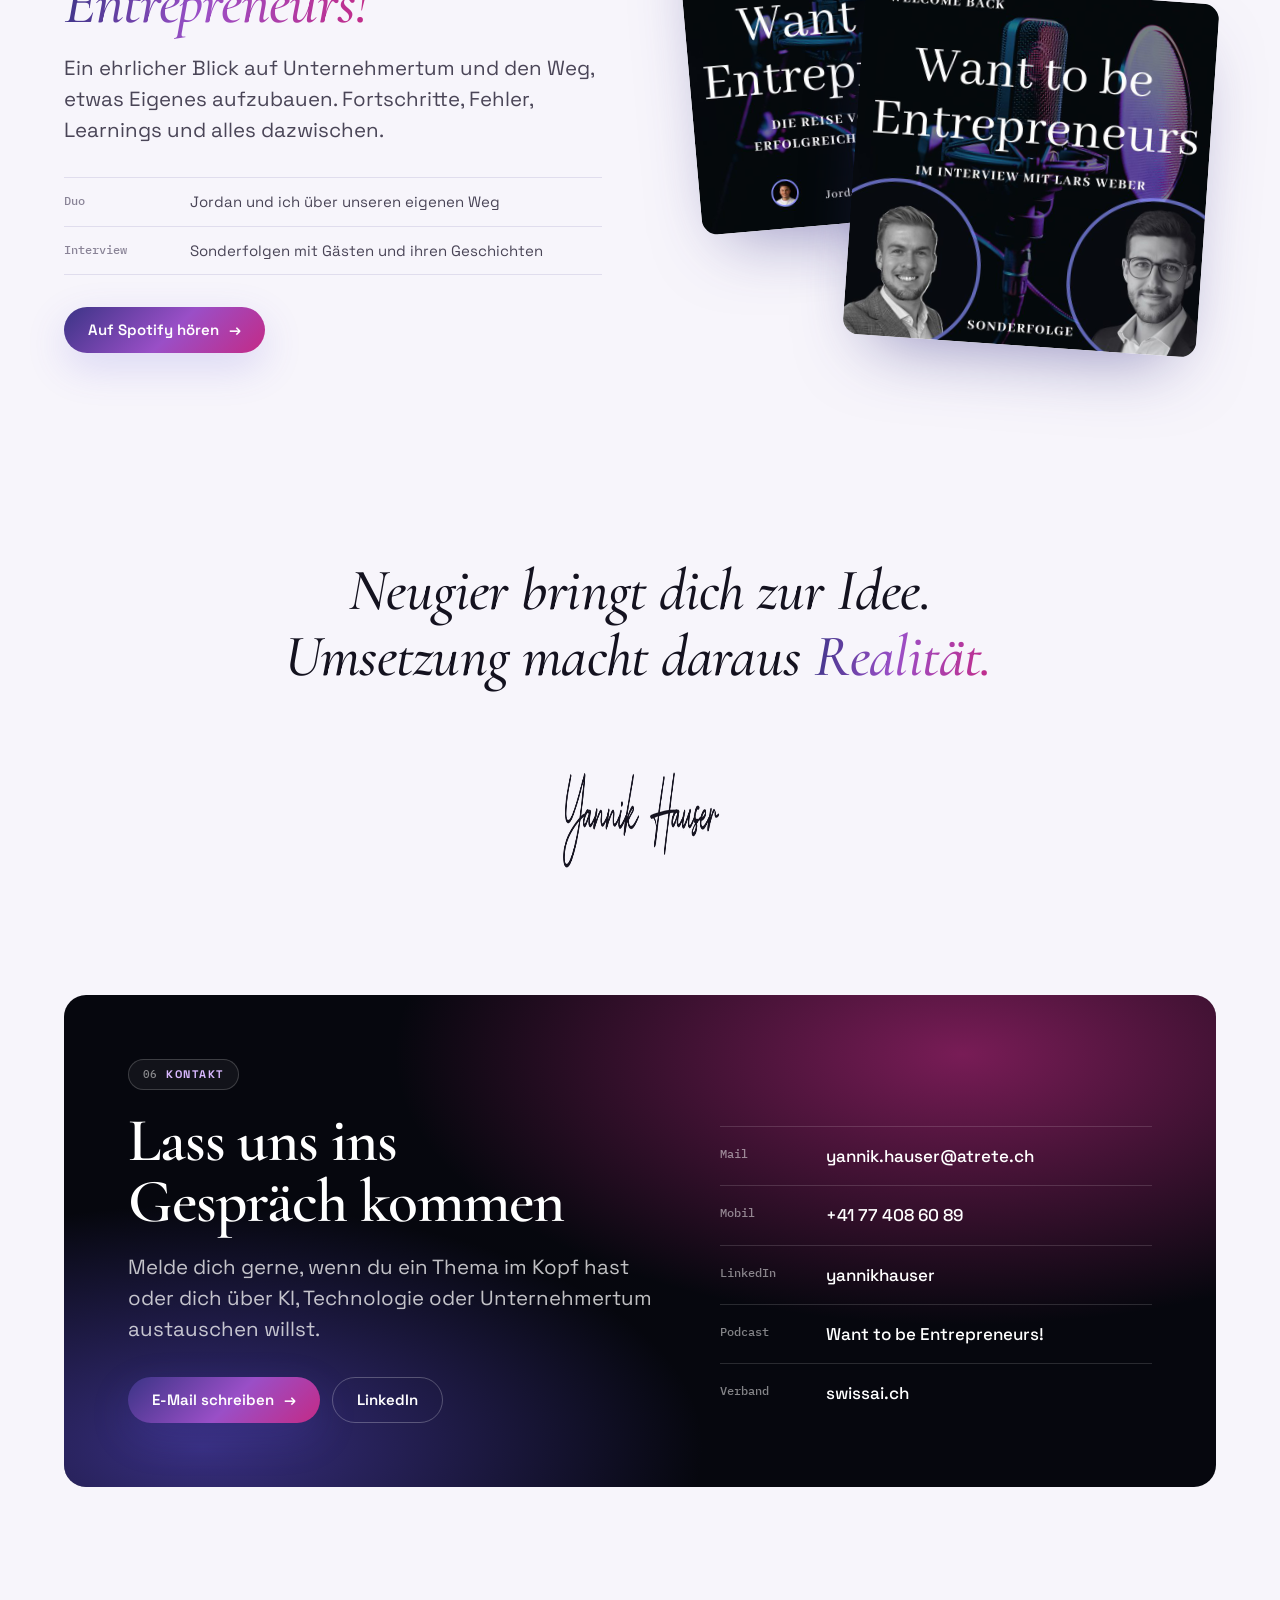
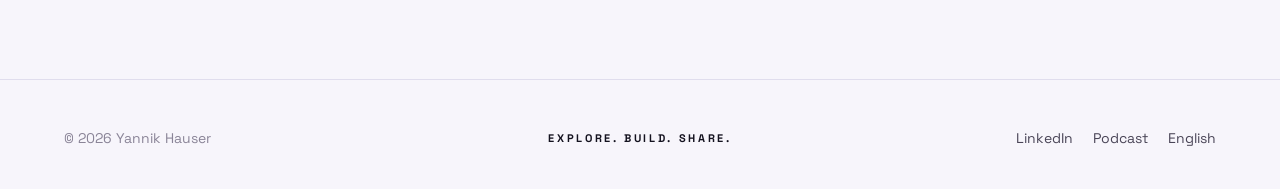
==== commit c023f378: "Redesign homepage with scroll-driven motion Pinned hero and AgentOS scenes driven by scroll progress" ====
--- a/index.html
+++ b/index.html
@@ -6,31 +6,257 @@
   <title>Yannik Hauser | AI, Agenten und Unternehmertum</title>
   <meta name="description" content="Yannik Hauser ist AI Consultant bei atrete, erweitertes Vorstandsmitglied bei SwissAI und Host von Want to be Entrepreneurs!">
   <link rel="canonical" href="https://yannik-hauser.com/">
+  <link rel="alternate" hreflang="en" href="https://yannik-hauser.com/en/">
+  <link rel="preload" href="/assets/portrait-card.jpg" as="image">
   <link rel="stylesheet" href="/styles.css">
   <script>
   (function(){var d=document.documentElement,K='yh-site-theme';
+  d.classList.add('js');if(!matchMedia('(prefers-reduced-motion: reduce)').matches)d.classList.add('motion');
   try{var t=localStorage.getItem(K);if(t==='dark'||t==='light')d.dataset.theme=t}catch(e){}
   function sync(){var dark=d.dataset.theme==='dark';document.querySelectorAll('.theme-toggle').forEach(function(b){b.setAttribute('aria-pressed',dark)})}
   document.addEventListener('DOMContentLoaded',sync);
   document.addEventListener('click',function(e){var b=e.target.closest&&e.target.closest('.theme-toggle');if(!b)return;d.dataset.theme=d.dataset.theme==='dark'?'light':'dark';try{localStorage.setItem(K,d.dataset.theme)}catch(err){}sync()});
   })();
   </script>
+  <script src="/site.js" defer></script>
 </head>
 <body>
-  <header class="shell nav"><a class="mark" href="/">Yannik Hauser</a><nav class="nav-links" aria-label="Hauptnavigation"><a href="#about">Über mich</a><a href="#roles">Rollen</a><a href="#contact">Kontakt</a><a class="lang" href="/en/" lang="en">EN</a><button class="theme-toggle" type="button" aria-pressed="false" aria-label="Zwischen hellem und dunklem Design wechseln" title="Design wechseln"><svg viewBox="0 0 20 20" width="15" height="15" aria-hidden="true" focusable="false"><circle cx="10" cy="10" r="8.2" fill="none" stroke="currentColor" stroke-width="1.6"/><path d="M10 1.8a8.2 8.2 0 0 1 0 16.4z" fill="currentColor"/></svg></button></nav></header>
-  <main>
-    <section class="shell hero">
-      <div class="hero-copy"><div class="eyebrow">Speaker · AI Consultant · Podcast Host</div><h1>Technologie <span class="gradient">verstehen.</span><br>Realität gestalten.</h1><p class="lede">Ich bewege mich an der Schnittstelle zwischen AI-Hype und Enterprise-Realität, mit Neugier, pragmatischer Umsetzung und echten Beispielen.</p><div class="actions"><a class="button primary" href="#contact">Austauschen</a><a class="button" href="https://www.linkedin.com/in/yannikhauser/" rel="me">LinkedIn</a></div></div>
-      <div class="portrait-wrap"><img class="portrait" src="/assets/portrait.jpg" alt="Portrait von Yannik Hauser" width="2000" height="1334"></div>
-    </section>
-    <div class="shell facts" aria-label="Kurzprofil"><div class="fact"><span>Basis</span>Zürich, Schweiz</div><div class="fact"><span>KI-Erfahrung</span>Mehr als 5 Jahre</div><div class="fact"><span>Themen</span>KI, Agenten, Unternehmertum</div></div>
-    <section class="shell section" id="about"><div class="section-head"><div><div class="eyebrow">01 · Über mich</div><h2>Vom Experiment zur Anwendung.</h2></div><div class="bio"><p>Als AI Consultant bei atrete beschäftige ich mich damit, wie künstliche Intelligenz und Data Automation in Organisationen konkreten Nutzen schaffen. Meine Arbeit mit KI begann vor über fünf Jahren mit Machine Learning und Computer Vision und reicht heute bis zu generativer KI und agentenbasierten Anwendungen im Enterprise-Umfeld.</p><p>Als erweitertes Vorstandsmitglied bei SwissAI, Entrepreneurship-Enthusiast und Host des Podcasts „Want to be Entrepreneurs!“ gehe ich ausserdem der Frage nach, wie neue Technologien Unternehmen, Arbeitsweisen und Geschäftsmodelle verändern.</p><p>Mein Ansatz ist pragmatisch: neue Technologien verstehen, selbst ausprobieren und daraus Anwendungen machen, die in der Praxis funktionieren. Auf der Bühne verbinde ich technologische Entwicklungen mit praktischer Erfahrung und echten Beispielen.</p></div></div>
-      <div class="cards" id="roles"><article class="card"><div class="card-num">01 · BERUF</div><h3>AI Consultant</h3><p>atrete IT Consultants AG, Practice Area Data, Automation &amp; AI. Fokus auf Enterprise-KI, von der Strategie über die Use-Case-Entwicklung bis zur praktischen Umsetzung.</p><img class="card-logo" src="/assets/logos/atrete-white.png" alt="atrete IT Consultants AG" width="1900" height="500" loading="lazy"></article><article class="card"><div class="card-num">02 · PODCAST</div><h3>Want to be Entrepreneurs!</h3><p>Ein ehrlicher Blick auf Unternehmertum und den Weg, etwas Eigenes aufzubauen. Fortschritte, Fehler, Learnings und alles dazwischen.</p></article><article class="card"><div class="card-num">03 · VERBAND</div><h3>SwissAI</h3><p>Mitarbeit im erweiterten Vorstand rund um Wissensaustausch, künstliche Intelligenz und die Entwicklung des Schweizer KI-Ökosystems.</p><img class="card-logo" src="/assets/logos/swissai-white.svg" alt="SwissAI" width="583" height="120" loading="lazy"></article></div>
-      <div class="quote"><p>Neugier bringt dich zur Idee. Umsetzung macht daraus Realität.</p></div>
-    </section>
-    <section class="shell contact" id="contact"><div><div class="eyebrow">02 · Kontakt</div><h2>Lass uns ins Gespräch kommen.</h2><p class="contact-copy">Melde dich gerne, wenn du ein Thema im Kopf hast oder dich über KI, Technologie oder Unternehmertum austauschen willst.</p></div><div class="contact-list"><a href="mailto:yannik.hauser@atrete.ch"><span>Mail</span>yannik.hauser@atrete.ch</a><a href="tel:+41774086089"><span>Mobil</span>+41 77 408 60 89</a><a href="https://www.linkedin.com/in/yannikhauser/"><span>LinkedIn</span>yannikhauser</a><a href="https://open.spotify.com/show/2ludnaOLildGs1G5aaHVor"><span>Podcast</span>Want to be Entrepreneurs!</a><a href="https://swissai.ch"><span>Verband</span>swissai.ch</a></div></section>
+  <a class="skip" href="#inhalt">Zum Inhalt springen</a>
+  <svg width="0" height="0" style="position:absolute" aria-hidden="true" focusable="false"><defs><linearGradient id="g-brand" x1="0" y1="0" x2="1" y2="1"><stop offset="0" stop-color="#3b3486"/><stop offset=".55" stop-color="#9a4fc7"/><stop offset="1" stop-color="#c42a86"/></linearGradient></defs></svg>
+
+  <header class="site-nav">
+    <div class="wrap nav-pill">
+      <a class="brand" href="/" aria-label="Yannik Hauser, Startseite"><span class="mono-tile"><img src="/assets/brand/mono-white.png" alt="" width="20" height="22"></span><span class="brand-name">Yannik Hauser</span></a>
+      <nav class="nav-links" aria-label="Hauptnavigation">
+        <a href="#ansatz">Ansatz</a><a href="#agentos">AgentOS</a><a href="#projekte">Projekte</a><a href="#podcast">Podcast</a><a href="#kontakt">Kontakt</a>
+      </nav>
+      <div class="nav-actions">
+        <a class="lang" href="/en/" lang="en" hreflang="en">EN</a>
+        <button class="theme-toggle" type="button" aria-pressed="false" aria-label="Zwischen hellem und dunklem Design wechseln" title="Design wechseln"><svg viewBox="0 0 20 20" width="15" height="15" aria-hidden="true" focusable="false"><circle cx="10" cy="10" r="8.2" fill="none" stroke="currentColor" stroke-width="1.6"/><path d="M10 1.8a8.2 8.2 0 0 1 0 16.4z" fill="currentColor"/></svg></button>
+        <a class="button primary small" href="mailto:yannik.hauser@atrete.ch?subject=Anfrage%20Vortrag">Vortrag anfragen</a>
+      </div>
+    </div>
+  </header>
+
+  <main id="inhalt">
+    <div class="hero-track">
+      <section class="hero-stage" aria-labelledby="hero-title">
+        <div class="hero-glow" aria-hidden="true"><i class="a"></i><i class="b"></i></div>
+        <div class="wrap hero-grid">
+          <div class="hero-copy">
+            <p class="eyebrow">Speaker · AI Consultant · Podcast Host</p>
+            <h1 class="display" id="hero-title">Zwischen <span class="nb">KI-Hype</span> und <span class="accent nb">Enterprise-Realität</span></h1>
+            <p class="lede">Ich bin AI Consultant bei atrete, sitze im erweiterten Vorstand von SwissAI und spreche im Podcast über Unternehmertum. Mein Ansatz ist pragmatisch: Technologie verstehen, selbst ausprobieren und daraus etwas machen, das in der Praxis läuft.</p>
+            <div class="actions">
+              <a class="button primary" href="mailto:yannik.hauser@atrete.ch?subject=Anfrage%20Vortrag">Vortrag anfragen <span class="arrow" aria-hidden="true">→</span></a>
+              <a class="button" href="https://www.linkedin.com/in/yannikhauser" rel="noopener">LinkedIn</a>
+            </div>
+          </div>
+          <div class="hero-visual">
+            <div class="portrait-card"><img src="/assets/portrait-card.jpg" alt="Portrait von Yannik Hauser" width="800" height="1000" fetchpriority="high"></div>
+            <div class="fact f1"><span class="k">Basis</span><span class="v">Zürich, Schweiz</span></div>
+            <div class="fact f2"><span class="k">KI-Erfahrung</span><span class="v">Mehr als 5 Jahre</span></div>
+            <div class="fact f3"><span class="k">Themen</span><span class="v">KI, Agenten, Unternehmertum</span></div>
+          </div>
+        </div>
+        <div class="scroll-cue mono" aria-hidden="true"><span></span>Scrollen</div>
+        <div class="hero-progress" aria-hidden="true"></div>
+      </section>
+    </div>
+
+    <section class="toolband" aria-label="Werkzeuge">
+      <div class="wrap toolband-inner">
+        <p class="toolband-label mono">Damit baue ich</p>
+        <div class="reel" data-ambient>
+          <div class="reel-track">
+            <ul><li>Claude Code</li><li>Codex</li><li>ChatGPT</li><li>Gemini</li><li>Cloudflare Workers</li><li>GitHub Actions</li><li>Notion</li><li>Replicate</li><li>Python</li></ul>
+            <ul aria-hidden="true"><li>Claude Code</li><li>Codex</li><li>ChatGPT</li><li>Gemini</li><li>Cloudflare Workers</li><li>GitHub Actions</li><li>Notion</li><li>Replicate</li><li>Python</li></ul>
+          </div>
+        </div>
+      </div>
+    </section>
+
+    <section class="section" id="ansatz" aria-labelledby="ansatz-title">
+      <div class="wrap">
+        <div class="section-head">
+          <p class="eyebrow"><span class="num">01</span> Ansatz</p>
+          <h2 class="h2" id="ansatz-title">Vom Experiment zur <span class="accent">Anwendung</span></h2>
+          <p class="lede">Meine Arbeit mit KI begann vor über fünf Jahren mit Machine Learning und Computer Vision. Heute geht es um generative KI und Agenten im Enterprise-Umfeld, und um die Frage, wie neue Technologien Unternehmen, Arbeitsweisen und Geschäftsmodelle verändern.</p>
+        </div>
+        <div class="approach">
+          <article data-build>
+            <svg class="sketch" viewBox="0 0 220 120" aria-hidden="true"><path class="ln" pathLength="1" d="M10 34H120M10 60H104M10 86H128"/><path class="hl" pathLength="1" d="M150 60a28 28 0 1 0 56 0a28 28 0 1 0-56 0M198 81l16 17"/><circle class="dot" cx="178" cy="60" r="4"/></svg>
+            <span class="step mono">01 · Verstehen</span>
+            <h3 class="h3">Erst erklären können</h3>
+            <p>Ich lese mich in ein Thema ein, bis ich es ohne Folien erklären kann. Das ist mein Massstab, bevor ich etwas empfehle.</p>
+          </article>
+          <article data-build>
+            <svg class="sketch" viewBox="0 0 220 120" aria-hidden="true"><path class="ln" pathLength="1" d="M10 104H210"/><path class="hl" pathLength="1" d="M10 88C40 88 40 34 70 34S100 88 130 88 160 34 190 34"/><circle class="dot" cx="190" cy="34" r="4"/></svg>
+            <span class="step mono">02 · Ausprobieren</span>
+            <h3 class="h3">Selbst gebaut, bevor ich berate</h3>
+            <p>Was ich empfehle, habe ich vorher selbst ausprobiert. Mein eigenes Agenten-System läuft jeden Tag und ist mein Labor dafür.</p>
+          </article>
+          <article data-build>
+            <svg class="sketch" viewBox="0 0 220 120" aria-hidden="true"><path class="ln" pathLength="1" d="M20 104h40V84H20ZM78 104h40V64H78ZM136 104h40V44h-40Z"/><path class="hl" pathLength="1" d="M20 70 98 50 156 30 200 16"/><circle class="dot" cx="200" cy="16" r="4"/></svg>
+            <span class="step mono">03 · Umsetzen</span>
+            <h3 class="h3">Bis es im Alltag läuft</h3>
+            <p>Bei atrete begleite ich Organisationen von der Strategie über die Use-Case-Entwicklung bis zur praktischen Umsetzung.</p>
+          </article>
+        </div>
+      </div>
+    </section>
+
+    <section class="section" id="rollen" aria-labelledby="rollen-title">
+      <div class="wrap">
+        <div class="section-head">
+          <p class="eyebrow"><span class="num">02</span> Rollen</p>
+          <h2 class="h2" id="rollen-title">Wo ich gerade <span class="accent">mitarbeite</span></h2>
+        </div>
+        <div class="roles">
+          <a class="role" href="https://www.atrete.ch" rel="noopener">
+            <span class="mono">Beruf</span>
+            <h3>AI Consultant</h3>
+            <p>atrete IT Consultants AG, Practice Area Data, Automation &amp; AI. Fokus auf Enterprise-KI, von der Strategie bis zur Umsetzung.</p>
+            <span class="card-foot"><img class="card-logo" src="/assets/logos/atrete-white.png" alt="atrete" width="86" height="22"><span class="go" aria-hidden="true">↗</span></span>
+          </a>
+          <a class="role" href="https://open.spotify.com/show/2ludnaOLildGs1G5aaHVor" rel="noopener">
+            <span class="mono">Podcast</span>
+            <h3>Want to be Entrepreneurs!</h3>
+            <p>Ein ehrlicher Blick auf Unternehmertum und den Weg, etwas Eigenes aufzubauen, gemeinsam mit Co-Host Jordan.</p>
+            <span class="card-foot"><span>Spotify</span><span class="go" aria-hidden="true">↗</span></span>
+          </a>
+          <a class="role" href="https://swissai.ch" rel="noopener">
+            <span class="mono">Verband</span>
+            <h3>SwissAI</h3>
+            <p>Erweiterter Vorstand, rund um Wissensaustausch, künstliche Intelligenz und das Schweizer KI-Ökosystem.</p>
+            <span class="card-foot"><img class="card-logo" src="/assets/logos/swissai-white.svg" alt="SwissAI" width="107" height="22"><span class="go" aria-hidden="true">↗</span></span>
+          </a>
+        </div>
+      </div>
+    </section>
+
+    <div class="os-track" id="agentos">
+      <section class="section os-section" aria-labelledby="os-title">
+        <div class="wrap os-stage">
+          <div>
+            <p class="eyebrow"><span class="num">03</span> AgentOS</p>
+            <h2 class="h2" id="os-title">Mein Betriebssystem für die Arbeit mit <span class="accent">Agenten</span></h2>
+            <ol class="os-phases">
+              <li class="active"><button type="button"><span class="n">01</span><span class="t">Workstations</span><span class="d"><span>18 Arbeitsbereiche, von E-Mail über Podcast bis Steuern. Jede Aufgabe landet dort, wo ihr Kontext liegt.</span></span></button></li>
+              <li><button type="button"><span class="n">02</span><span class="t">Skills</span><span class="d"><span>Wiederkehrende Abläufe sind als Markdown-Datei beschrieben. Ein Agent liest die Datei und arbeitet sie Schritt für Schritt ab.</span></span></button></li>
+              <li><button type="button"><span class="n">03</span><span class="t">Memory</span><span class="d"><span>Was gilt, steht an genau einer Stelle. Entscheidungen, Kontakte und der Stand eines Projekts überleben jede Session.</span></span></button></li>
+              <li><button type="button"><span class="n">04</span><span class="t">Review</span><span class="d"><span>Jeden Sonntag fasst ein geplanter Lauf die Woche zusammen und räumt auf, was auseinandergelaufen ist.</span></span></button></li>
+            </ol>
+          </div>
+          <div class="os-screen" data-ambient aria-hidden="true">
+            <div class="bar"><b>~/AgentOS</b><span>claude · aktiv</span></div>
+            <div class="ws-grid">
+              <span class="ws reveal" style="--at:.05">E-Mail</span><span class="ws hot reveal" style="--at:.1">Content</span><span class="ws reveal" style="--at:.15">Consulting</span><span class="ws reveal" style="--at:.2">Finanzen</span><span class="ws reveal" style="--at:.25">Fitness</span><span class="ws reveal" style="--at:.3">Reisen</span>
+              <span class="ws reveal" style="--at:.35">Ideen</span><span class="ws reveal" style="--at:.4">Verträge</span><span class="ws reveal" style="--at:.45">General</span><span class="ws reveal" style="--at:.5">Growth</span><span class="ws hot reveal" style="--at:.55">Dev</span><span class="ws reveal" style="--at:.6">Health</span>
+              <span class="ws reveal" style="--at:.65">Research</span><span class="ws hot reveal" style="--at:.7">SwissAI</span><span class="ws reveal" style="--at:.75">Security</span><span class="ws reveal" style="--at:.8">Decks</span><span class="ws reveal" style="--at:.85">Freelance</span><span class="ws reveal" style="--at:.9">Steuern</span>
+            </div>
+            <div class="os-layer">
+              <span class="chip reveal" style="--at:1.15"><i></i>session-start-skill.md</span>
+              <span class="chip reveal" style="--at:1.35"><i></i>skill-creator-skill.md</span>
+              <span class="chip reveal" style="--at:1.55"><i></i>no-fluff-skill.md</span>
+            </div>
+            <div class="memory reveal" style="--at:2.2"><span>MEMORY.md</span><span>eine Quelle je Fakt</span></div>
+            <div class="review reveal" style="--at:3.2"><span class="pulse"></span><span>Sonntag 11:00 · Weekly Review · Drift-Check</span></div>
+          </div>
+        </div>
+      </section>
+    </div>
+
+    <section class="section" id="projekte" aria-labelledby="projekte-title">
+      <div class="wrap">
+        <div class="section-head">
+          <p class="eyebrow"><span class="num">04</span> Projekte</p>
+          <h2 class="h2" id="projekte-title">Gebaut, weil ich es selbst <span class="accent">brauchte</span></h2>
+        </div>
+        <div class="tabs" role="tablist" aria-label="Projekte">
+          <button class="tab" role="tab" id="tab-1" aria-controls="panel-1" aria-selected="true">Terminabstimmung<span class="meter"></span></button>
+          <button class="tab" role="tab" id="tab-2" aria-controls="panel-2" aria-selected="false" tabindex="-1">Podcast-Briefing<span class="meter"></span></button>
+          <button class="tab" role="tab" id="tab-3" aria-controls="panel-3" aria-selected="false" tabindex="-1">Workflow-Cockpit<span class="meter"></span></button>
+          <button class="tab" role="tab" id="tab-4" aria-controls="panel-4" aria-selected="false" tabindex="-1">Design System<span class="meter"></span></button>
+        </div>
+        <div class="panels">
+          <article class="panel" role="tabpanel" id="panel-1" aria-labelledby="tab-1">
+            <div><h3>Terminabstimmung</h3><p>Mein eigener Ersatz für Doodle. Umfrage anlegen, Link verschicken, Antworten sehen. Agenten können Umfragen auch direkt über eine API anlegen.</p></div>
+            <dl class="spec"><div><dt>Stack</dt><dd>Cloudflare Workers, D1</dd></div><div><dt>Prinzip</dt><dd>Termine finden ohne Drittanbieter</dd></div><div><dt>Status</dt><dd>Live seit Oktober 2026</dd></div></dl>
+          </article>
+          <article class="panel" role="tabpanel" id="panel-2" aria-labelledby="tab-2" hidden>
+            <div><h3>Podcast-Briefing</h3><p>Ein tägliches Mail-Briefing zur neuesten Folge eines Börsen-Podcasts. Ein geplanter Job holt die Folge und lässt sie zusammenfassen.</p></div>
+            <dl class="spec"><div><dt>Stack</dt><dd>GitHub Actions, ein günstiges Sprachmodell</dd></div><div><dt>Prinzip</dt><dd>Festes Gerüst im Code, KI nur in dem einen Schritt, der sie braucht</dd></div><div><dt>Status</dt><dd>Im Umbau</dd></div></dl>
+          </article>
+          <article class="panel" role="tabpanel" id="panel-3" aria-labelledby="tab-3" hidden>
+            <div><h3>Workflow-Cockpit</h3><p>Eine Übersicht über alle Workflows und Skills in meinem AgentOS. Ein Generator liest jede CLAUDE.md und baut die Seite jede Woche neu.</p></div>
+            <dl class="spec"><div><dt>Stack</dt><dd>Markdown als Quelle, Cloudflare, Zugriff nur mit Login</dd></div><div><dt>Prinzip</dt><dd>Die Übersicht wird abgeleitet, nie von Hand gepflegt</dd></div><div><dt>Status</dt><dd>Live seit August 2026, privat</dd></div></dl>
+          </article>
+          <article class="panel" role="tabpanel" id="panel-4" aria-labelledby="tab-4" hidden>
+            <div><h3>Design System</h3><p>Mein persönliches Design System als Referenz für Agenten. Über eine llms.txt kann jedes Modell Farben, Schriften und Regeln direkt lesen.</p></div>
+            <dl class="spec"><div><dt>Stack</dt><dd>Tokens als JSON und CSS, llms.txt</dd></div><div><dt>Prinzip</dt><dd>Eine Quelle für Mensch und Maschine</dd></div><div><dt>Status</dt><dd>Live seit Oktober 2026</dd></div></dl>
+          </article>
+        </div>
+      </div>
+    </section>
+
+    <section class="section" id="podcast" aria-labelledby="podcast-title">
+      <div class="wrap podcast">
+        <div>
+          <p class="eyebrow"><span class="num">05</span> Podcast</p>
+          <h2 class="h2" id="podcast-title">Want to be <span class="accent">Entrepreneurs!</span></h2>
+          <p class="lede" style="margin-top:var(--s5)">Ein ehrlicher Blick auf Unternehmertum und den Weg, etwas Eigenes aufzubauen. Fortschritte, Fehler, Learnings und alles dazwischen.</p>
+          <ul class="formats">
+            <li><b>Duo</b><span>Jordan und ich über unseren eigenen Weg</span></li>
+            <li><b>Interview</b><span>Sonderfolgen mit Gästen und ihren Geschichten</span></li>
+          </ul>
+          <a class="button primary" href="https://open.spotify.com/show/2ludnaOLildGs1G5aaHVor" rel="noopener">Auf Spotify hören <span class="arrow" aria-hidden="true">→</span></a>
+        </div>
+        <div class="covers">
+          <div class="cover c1"><img src="/assets/podcast/cover-duo.jpg" alt="Podcast-Cover: Duo-Folge mit Jordan und Yannik" width="720" height="720" loading="lazy"></div>
+          <div class="cover c2"><img src="/assets/podcast/cover-interview.jpg" alt="Podcast-Cover: Interview-Sonderfolge" width="720" height="720" loading="lazy"></div>
+        </div>
+      </div>
+    </section>
+
+    <section class="quote" aria-label="Leitsatz">
+      <div class="wrap">
+        <blockquote>Neugier bringt dich zur Idee. Umsetzung macht daraus <span class="accent">Realität.</span></blockquote>
+        <img class="sign on-light" src="/assets/brand/sign-ink.png" alt="Signatur Yannik Hauser" width="440" height="177" loading="lazy">
+        <img class="sign on-dark" src="/assets/brand/sign-white.png" alt="" width="440" height="177" loading="lazy">
+      </div>
+    </section>
+
+    <section class="section" id="kontakt" aria-labelledby="kontakt-title" style="padding-top:0">
+      <div class="wrap">
+        <div class="contact-card">
+          <div>
+            <p class="eyebrow"><span class="num">06</span> Kontakt</p>
+            <h2 class="h2" id="kontakt-title">Lass uns ins Gespräch kommen</h2>
+            <p class="lede">Melde dich gerne, wenn du ein Thema im Kopf hast oder dich über KI, Technologie oder Unternehmertum austauschen willst.</p>
+            <div class="actions">
+              <a class="button primary" href="mailto:yannik.hauser@atrete.ch">E-Mail schreiben <span class="arrow" aria-hidden="true">→</span></a>
+              <a class="button" href="https://www.linkedin.com/in/yannikhauser" rel="noopener">LinkedIn</a>
+            </div>
+          </div>
+          <dl class="contact-list">
+            <div><dt>Mail</dt><dd><a href="mailto:yannik.hauser@atrete.ch">yannik.hauser@atrete.ch</a></dd></div>
+            <div><dt>Mobil</dt><dd><a href="tel:+41774086089">+41 77 408 60 89</a></dd></div>
+            <div><dt>LinkedIn</dt><dd><a href="https://www.linkedin.com/in/yannikhauser" rel="noopener">yannikhauser</a></dd></div>
+            <div><dt>Podcast</dt><dd><a href="https://open.spotify.com/show/2ludnaOLildGs1G5aaHVor" rel="noopener">Want to be Entrepreneurs!</a></dd></div>
+            <div><dt>Verband</dt><dd><a href="https://swissai.ch" rel="noopener">swissai.ch</a></dd></div>
+          </dl>
+        </div>
+      </div>
+    </section>
   </main>
-  <footer class="shell"><span>© 2026 Yannik Hauser</span><span>Explore. Build. Share.</span></footer>
+
+  <footer class="site-footer">
+    <div class="wrap footer-grid">
+      <span>© 2026 Yannik Hauser</span>
+      <span class="tagline">Explore. Build. Share.</span>
+      <nav class="footer-links" aria-label="Weitere Links"><a href="https://www.linkedin.com/in/yannikhauser" rel="noopener">LinkedIn</a><a href="https://open.spotify.com/show/2ludnaOLildGs1G5aaHVor" rel="noopener">Podcast</a><a href="/en/" lang="en">English</a></nav>
+    </div>
+  </footer>
 </body>
 </html>
-
--- a/styles.css
+++ b/styles.css
@@ -1,92 +1,333 @@
-@import url('https://fonts.googleapis.com/css2?family=Cormorant+Garamond:ital,wght@0,600;0,700;1,600&family=Space+Grotesk:wght@400;500;600;700&display=swap');
-
-/* Light (Paper) ist der Standard. Dunkel (Ink) kommt nur ueber den Umschalter,
+@import url('https://fonts.googleapis.com/css2?family=Cormorant+Garamond:ital,wght@0,500;0,600;0,700;1,500;1,600&family=Space+Grotesk:wght@400;500;600;700&family=IBM+Plex+Mono:wght@400;500&display=swap');
+
+/* Identitaet: Design System v2. Mechanik (Raster, Motion, Disziplin): gemessen an
+   oxygen-agent.com, siehe source/stil-referenz-oxygen.md.
+   Light (Paper) ist der Standard, Dunkel (Ink) nur ueber den Umschalter.
    prefers-color-scheme wird bewusst ignoriert. Gleiche Regel wie im Workflow Dashboard. */
 :root{
+  /* Motion: eine Kurve, zwei UI-Dauern, kleine Distanzen */
+  --ease:cubic-bezier(.16,1,.3,1);
+  --dur-fast:.16s;
+  --dur:.24s;
+  --dur-enter:.48s;
+  --shift:12px;
+
+  /* Raster: 4-px-Skala */
+  --s1:4px;--s2:8px;--s3:12px;--s4:16px;--s5:20px;--s6:24px;--s8:32px;--s10:40px;--s12:48px;--s16:64px;--s24:96px;
+  --content:1152px;
+  --gutter:24px;
+  --r-control:11px;--r-card:16px;--r-tile:22px;--r-pill:999px;
+
+  /* Typo */
+  --serif:'Cormorant Garamond',Georgia,'Times New Roman',serif;
+  --sans:'Space Grotesk',-apple-system,system-ui,sans-serif;
+  --mono:'IBM Plex Mono',ui-monospace,monospace;
+
+  /* Farbe (Paper) */
   --gradient:linear-gradient(135deg,#3b3486,#9a4fc7 54%,#c42a86);
+  --gradient-text:linear-gradient(100deg,#3b3486 0%,#9a4fc7 45%,#c42a86 100%);
   --bg:#f7f5fb;
   --surface:#fff;
-  --surface-raised:#fff;
   --text:#14121f;
-  --text-muted:#4a4557;
-  --text-faint:#8a8497;
-  --line:#e6e1f2;
-  --line-strong:#e2dcef;
-  --eyebrow:#5b4bd0;
+  --body:#4a4557;
+  --muted:#8a8497;
+  --brand:#5b4bd0;
+  --line:rgba(59,52,134,.12);
+  --line-strong:rgba(59,52,134,.2);
+  --tint:#ece9fb;
   --focus:#5b4bd0;
-  --splash:radial-gradient(82% 92% at 80% 10%,rgba(196,42,134,.22),transparent 60%),radial-gradient(72% 82% at 12% 94%,rgba(91,75,208,.24),transparent 60%);
-  --splash-blur:22px;
-  --portrait-scrim:none;
+  --glow-a:rgba(196,42,134,.22);
+  --glow-b:rgba(91,75,208,.24);
+  --glass:rgba(255,255,255,.62);
+  --glass-rim:linear-gradient(135deg,rgba(255,255,255,.95),rgba(255,255,255,.1) 30%,rgba(217,184,255,.25) 70%,rgba(255,255,255,.7));
   --logo-filter:brightness(0);
   --logo-opacity:.72;
+  --lift:0 14px 40px rgba(91,75,208,.18);
+  color-scheme:light;
 }
 [data-theme="dark"]{
+  --gradient-text:linear-gradient(100deg,#b3a6ff 0%,#d9b8ff 40%,#ff6fb4 100%);
   --bg:#06070e;
-  --surface:rgba(255,255,255,.055);
-  --surface-raised:#14121f;
+  --surface:#0f0e1a;
   --text:#fff;
-  --text-muted:rgba(255,255,255,.72);
-  --text-faint:rgba(255,255,255,.5);
-  --line:rgba(255,255,255,.13);
-  --line-strong:rgba(255,255,255,.13);
-  --eyebrow:#d9b8ff;
+  --body:rgba(255,255,255,.72);
+  --muted:rgba(255,255,255,.5);
+  --brand:#d9b8ff;
+  --line:rgba(255,255,255,.1);
+  --line-strong:rgba(255,255,255,.16);
+  --tint:#1a1740;
   --focus:#d9b8ff;
-  --splash:radial-gradient(circle at 70% 20%,rgba(196,42,134,.34),transparent 42%),radial-gradient(circle at 25% 80%,rgba(91,75,208,.32),transparent 45%);
-  --splash-blur:16px;
-  --portrait-scrim:linear-gradient(180deg,transparent 58%,rgba(6,7,14,.55));
+  --glow-a:rgba(196,42,134,.42);
+  --glow-b:rgba(91,75,208,.42);
+  --glass:rgba(20,18,31,.55);
+  --glass-rim:linear-gradient(135deg,rgba(255,255,255,.28),rgba(255,255,255,.02) 30%,rgba(217,184,255,.06) 70%,rgba(255,255,255,.18));
   --logo-filter:none;
-  --logo-opacity:.72;
-}
+  --logo-opacity:.8;
+  --lift:0 14px 40px rgba(91,75,208,.35);
+  color-scheme:dark;
+}
+
 *{box-sizing:border-box}
-/* Der Hero-Glow ragt per Design rechts aus dem Raster (.hero:before, right:-8%).
-   Ohne clip erzeugt er zwischen rund 850px und 1100px echtes horizontales Scrollen. */
-html{scroll-behavior:smooth;overflow-x:clip}
-body{margin:0;background:var(--bg);color:var(--text);font-family:'Space Grotesk',system-ui,sans-serif;line-height:1.55}
+html{overflow-x:clip;-webkit-text-size-adjust:100%}
+body{margin:0;background:var(--bg);color:var(--text);font:400 17px/1.55 var(--sans);-webkit-font-smoothing:antialiased;transition:background-color var(--dur) var(--ease),color var(--dur) var(--ease)}
+img{display:block;max-width:100%}
 a{color:inherit}
-.shell{width:min(1180px,calc(100% - 40px));margin:auto}
-.nav{display:flex;align-items:center;justify-content:space-between;padding:24px 0;border-bottom:1px solid var(--line)}
-.mark{font:700 22px/1 'Cormorant Garamond',serif;text-decoration:none;letter-spacing:-.02em}
-.nav-links{display:flex;align-items:center;gap:18px;font-size:14px}
-.nav-links a{text-decoration:none;color:var(--text-muted)}
-.nav-links .lang{border:1px solid var(--line-strong);border-radius:999px;padding:7px 12px;color:var(--text)}
-.theme-toggle{display:inline-flex;align-items:center;justify-content:center;width:34px;height:34px;padding:0;border:1px solid var(--line-strong);border-radius:999px;background:none;color:var(--text);cursor:pointer;line-height:0}
-.theme-toggle:hover{border-color:var(--eyebrow);color:var(--eyebrow)}
-.hero{min-height:78vh;display:grid;grid-template-columns:1.25fr .75fr;gap:70px;align-items:center;padding:72px 0 88px;position:relative}
-.hero:before{content:'';position:absolute;inset:4% -8% 0 22%;background:var(--splash);filter:blur(var(--splash-blur));z-index:-1}
-.eyebrow{color:var(--eyebrow);font-size:12px;font-weight:700;letter-spacing:.2em;text-transform:uppercase}
-h1,h2,h3,p{margin-top:0}
-h1{font:700 clamp(64px,10vw,126px)/.82 'Cormorant Garamond',serif;letter-spacing:-.055em;margin:22px 0 28px;max-width:760px}
-.gradient{background:var(--gradient);-webkit-background-clip:text;background-clip:text;color:transparent}
-.lede{font-size:clamp(19px,2vw,25px);max-width:680px;color:var(--text-muted);margin-bottom:34px}
-.actions{display:flex;flex-wrap:wrap;gap:12px}
-.button{display:inline-flex;align-items:center;justify-content:center;padding:14px 23px;border-radius:999px;text-decoration:none;font-weight:600;border:1px solid var(--line-strong)}
-.button.primary{background:var(--gradient);border:0;color:#fff;box-shadow:0 14px 40px rgba(91,75,208,.24)}
-.portrait-wrap{position:relative;aspect-ratio:4/5;border-radius:30px;overflow:hidden;border:1px solid var(--line);background:var(--surface-raised)}
-.portrait-wrap:after{content:'';position:absolute;inset:0;background:var(--portrait-scrim)}
-.portrait{width:100%;height:100%;object-fit:cover;object-position:48% 50%}
-.facts{display:grid;grid-template-columns:repeat(3,1fr);border-block:1px solid var(--line)}
-.fact{padding:27px 0}
-.fact+.fact{padding-left:28px;border-left:1px solid var(--line)}
-.fact span{display:block;color:var(--text-faint);font-size:11px;letter-spacing:.16em;text-transform:uppercase;margin-bottom:5px}
-.section{padding:100px 0}
-.section-head{display:grid;grid-template-columns:.7fr 1.3fr;gap:60px;margin-bottom:50px}
-h2{font:600 clamp(42px,6vw,74px)/.98 'Cormorant Garamond',serif;letter-spacing:-.035em}
-.bio{font-size:18px;color:var(--text-muted)}
-.bio p{margin-bottom:20px}
-.cards{display:grid;grid-template-columns:repeat(3,1fr);gap:18px}
-.card{background:var(--surface);border:1px solid var(--line);border-radius:18px;padding:30px;min-height:290px;display:flex;flex-direction:column}
-.card-num{font-size:12px;color:var(--eyebrow);letter-spacing:.15em;margin-bottom:58px}
-.card h3{font:600 31px/1.05 'Cormorant Garamond',serif;margin-bottom:15px}
-.card p{color:var(--text-muted);font-size:15px}
-.card-logo{display:block;box-sizing:content-box;height:22px;width:auto;max-width:60%;margin-top:auto;padding-top:24px;opacity:var(--logo-opacity);filter:var(--logo-filter)}
-.quote{margin:30px 0 0;padding:68px;border-radius:24px;background:var(--gradient);color:#fff;position:relative;overflow:hidden}
-.quote p{font:italic 600 clamp(37px,5vw,64px)/1.02 'Cormorant Garamond',serif;max-width:900px;margin:0}
-.contact{display:grid;grid-template-columns:1.1fr .9fr;gap:70px;align-items:end;padding-bottom:90px}
-.contact-copy{font-size:18px;color:var(--text-muted);max-width:620px}
-.contact-list{border-top:1px solid var(--line)}
-.contact-list a{display:flex;justify-content:space-between;gap:20px;padding:16px 0;border-bottom:1px solid var(--line);text-decoration:none}
-.contact-list span{color:var(--text-faint);font-size:12px;text-transform:uppercase;letter-spacing:.12em}
-footer{display:flex;justify-content:space-between;gap:25px;border-top:1px solid var(--line);padding:25px 0 35px;color:var(--text-faint);font-size:12px}
-:focus-visible{outline:3px solid var(--focus);outline-offset:4px;border-radius:4px}
-@media(max-width:820px){.hero:before{inset:4% 0 0 0}.shell{width:min(100% - 28px,680px)}.nav-links a:not(.lang){display:none}.hero{grid-template-columns:1fr;gap:40px;padding:55px 0}.hero-copy{order:1}.portrait-wrap{order:2;aspect-ratio:5/4}.portrait{object-position:50% 43%}.facts,.cards{grid-template-columns:1fr}.fact+.fact{padding-left:0;border-left:0;border-top:1px solid var(--line)}.section{padding:72px 0}.section-head,.contact{grid-template-columns:1fr;gap:30px}.card-num{margin-bottom:34px}.quote{padding:42px 28px}footer{flex-direction:column}}
-@media(prefers-reduced-motion:reduce){html{scroll-behavior:auto}}
+:focus-visible{outline:2px solid var(--focus);outline-offset:3px;border-radius:6px}
+.skip{position:absolute;left:-999px;top:8px;z-index:100;background:var(--surface);padding:8px 14px;border-radius:var(--r-pill)}
+.skip:focus{left:16px}
+.wrap{width:calc(100% - 2 * var(--gutter));max-width:var(--content);margin-inline:auto}
+
+/* ---------- Typo-Bausteine ---------- */
+.eyebrow{display:inline-flex;justify-self:start;width:max-content;align-items:center;gap:8px;margin:0 0 var(--s5);padding:7px 14px;border:1px solid var(--line-strong);border-radius:var(--r-pill);font:700 11px/1.3 var(--sans);letter-spacing:.16em;text-transform:uppercase;color:var(--brand);background:color-mix(in srgb,var(--surface) 55%,transparent)}
+.eyebrow .num{font-family:var(--mono);font-weight:500;letter-spacing:.04em;color:var(--muted)}
+.display{margin:0;font:600 clamp(40px,10.4vw,96px)/.98 var(--serif);letter-spacing:-.022em;text-wrap:balance}
+@media (min-width:861px){.display{font-size:clamp(56px,5.7vw,96px)}.display .nb{white-space:nowrap}}
+.h2{margin:0;font:600 clamp(38px,4.8vw,66px)/1 var(--serif);letter-spacing:-.018em;text-wrap:balance}
+.h3{margin:0;font:700 19px/1.3 var(--sans)}
+.accent{font-style:italic;font-weight:500;background:var(--gradient-text);-webkit-background-clip:text;background-clip:text;color:transparent;padding-right:.06em}
+.lede{margin:0;max-width:600px;font-size:clamp(18px,1.6vw,21px);line-height:1.5;color:var(--body);text-wrap:pretty}
+.mono{font-family:var(--mono);font-size:12px;letter-spacing:.04em}
+.section-head{display:grid;gap:var(--s5);max-width:780px;margin-bottom:var(--s12)}
+.section{padding:var(--s16) 0 var(--s24)}
+@media (min-width:1000px){.section{padding:88px 0 128px}}
+
+/* ---------- Buttons ---------- */
+.button{display:inline-flex;align-items:center;gap:10px;min-height:46px;padding:12px 24px;border-radius:var(--r-pill);border:1px solid var(--line-strong);font:600 15px/1.2 var(--sans);text-decoration:none;color:var(--text);background:transparent;cursor:pointer;transition:transform var(--dur) var(--ease),border-color var(--dur) var(--ease),background-color var(--dur) var(--ease),box-shadow var(--dur) var(--ease)}
+.button:hover{border-color:var(--brand)}
+.button:active{transform:scale(.98)}
+.button.primary{border:0;color:#fff;background:var(--gradient);box-shadow:var(--lift)}
+.button.primary:hover{transform:translateY(-1px)}
+.button .arrow{transition:transform var(--dur) var(--ease)}
+.button:hover .arrow{transform:translateX(3px)}
+.button.small{min-height:36px;padding:8px 16px;font-size:14px}
+
+/* ---------- Glas-Navigation ---------- */
+.site-nav{position:fixed;inset:var(--s4) 0 auto;z-index:50;pointer-events:none}
+.nav-pill{pointer-events:auto;position:relative;display:grid;grid-template-columns:auto 1fr auto;align-items:center;gap:var(--s6);min-height:56px;padding:8px 8px 8px 10px;border-radius:var(--r-card);background:var(--glass);-webkit-backdrop-filter:blur(22px) saturate(1.18);backdrop-filter:blur(22px) saturate(1.18);box-shadow:inset 0 1px 0 rgba(255,255,255,.5)}
+.nav-pill:before{content:"";position:absolute;inset:0;padding:1px;border-radius:inherit;background:var(--glass-rim);-webkit-mask:linear-gradient(#000 0 0) content-box,linear-gradient(#000 0 0);-webkit-mask-composite:xor;mask-composite:exclude;pointer-events:none}
+.brand{display:inline-flex;align-items:center;gap:10px;text-decoration:none;font:600 15px/1 var(--sans)}
+.mono-tile{display:grid;place-items:center;width:34px;height:34px;border-radius:11px;background:linear-gradient(140deg,#3b3486,#9a4fc7 65%,#c42a86)}
+.mono-tile img{width:20px;height:auto}
+.nav-links{display:flex;justify-content:center;gap:var(--s1)}
+.nav-links a{padding:8px 12px;border-radius:var(--r-pill);font-size:14px;font-weight:500;text-decoration:none;color:var(--body);transition:color var(--dur-fast) var(--ease),background-color var(--dur-fast) var(--ease)}
+.nav-links a:hover{color:var(--text);background:color-mix(in srgb,var(--brand) 8%,transparent)}
+.nav-actions{display:flex;align-items:center;gap:6px}
+.lang{padding:8px 10px;border-radius:var(--r-pill);font:500 13px/1 var(--mono);text-decoration:none;color:var(--body)}
+.lang:hover{color:var(--text)}
+.theme-toggle{display:grid;place-items:center;width:36px;height:36px;border:1px solid var(--line-strong);border-radius:var(--r-pill);background:transparent;color:var(--text);cursor:pointer;transition:transform var(--dur) var(--ease)}
+.theme-toggle:hover{transform:rotate(180deg)}
+@media (max-width:860px){.nav-links{display:none}.nav-pill{grid-template-columns:1fr auto}}
+@media (max-width:420px){.brand-name{display:none}}
+
+/* ---------- Hero: gepinnt, Fortschritt --p (0..1) kommt vom Scroll ---------- */
+/* Ruhe-Zustand ohne JS ist --p:1, also die vollstaendige Ansicht. */
+.hero-track{--p:1;position:relative}
+.motion .hero-track.is-pinned{height:210vh;--p:0}
+.hero-stage{position:relative;min-height:100vh;min-height:100svh;display:grid;align-items:center;overflow:clip;padding:120px 0 72px}
+.is-pinned .hero-stage{position:sticky;top:0;height:100vh;height:100svh}
+.hero-glow{position:absolute;inset:-20% -10%;z-index:-1;pointer-events:none}
+.hero-glow i{position:absolute;width:62vw;height:62vw;max-width:900px;max-height:900px;border-radius:50%;filter:blur(8px);will-change:transform}
+.hero-glow .a{right:0;top:0;background:radial-gradient(closest-side,var(--glow-a),transparent);transform:translate(calc(var(--p) * -14vw),calc(var(--p) * 12vh)) scale(calc(1 + var(--p) * .12))}
+.hero-glow .b{left:0;bottom:0;background:radial-gradient(closest-side,var(--glow-b),transparent);transform:translate(calc(var(--p) * 10vw),calc(var(--p) * -16vh))}
+.hero-grid{display:grid;grid-template-columns:minmax(0,1.4fr) minmax(0,.6fr);align-items:center;gap:clamp(32px,6vw,88px)}
+.hero-copy .lede{margin-top:var(--s6)}
+.actions{display:flex;flex-wrap:wrap;gap:var(--s3);margin-top:var(--s8)}
+.hero-visual{position:relative;justify-self:end;width:min(100%,420px)}
+.portrait-card{position:relative;aspect-ratio:4/5;border-radius:var(--r-tile);overflow:hidden;background:#ece9f3;box-shadow:0 30px 80px -30px rgba(59,52,134,.45);transform:translateY(calc((1 - var(--p)) * 40px)) rotate(calc((1 - var(--p)) * -3.5deg)) scale(calc(.95 + var(--p) * .05));transform-origin:50% 80%}
+.portrait-card img{width:100%;height:100%;object-fit:cover}
+.fact{--v:clamp(0,calc((var(--p) - var(--at)) * 5),1);position:absolute;display:grid;gap:2px;padding:10px 14px;border-radius:14px;background:var(--glass);-webkit-backdrop-filter:blur(22px) saturate(1.18);backdrop-filter:blur(22px) saturate(1.18);border:1px solid rgba(255,255,255,.45);box-shadow:0 12px 32px -16px rgba(59,52,134,.4);opacity:var(--v);transform:translateY(calc((1 - var(--v)) * var(--shift)));white-space:nowrap}
+[data-theme="dark"] .fact{border-color:rgba(255,255,255,.12)}
+.fact .k{font:500 11px/1.3 var(--mono);letter-spacing:.04em;color:var(--muted)}
+.fact .v{font:600 14px/1.3 var(--sans)}
+.fact.f1{--at:.15;top:9%;left:-22%}
+.fact.f2{--at:.35;top:46%;right:-14%}
+.fact.f3{--at:.55;bottom:8%;left:-16%}
+.hero-progress{position:absolute;left:0;right:0;bottom:0;height:1px;background:var(--line)}
+.hero-progress:after{content:"";position:absolute;inset:0;background:var(--gradient);transform-origin:0 50%;transform:scaleX(var(--p))}
+.scroll-cue{position:absolute;left:50%;bottom:28px;display:flex;align-items:center;gap:10px;transform:translateX(-50%);color:var(--muted);opacity:calc(1 - var(--p) * 6)}
+.scroll-cue span{display:block;width:1px;height:28px;background:linear-gradient(var(--muted),transparent)}
+.hero-track:not(.is-pinned) .scroll-cue,.hero-track:not(.is-pinned) .hero-progress{display:none}
+
+@media (max-width:860px){
+  .hero-stage{padding:112px 0 56px}
+  .hero-grid{grid-template-columns:1fr;gap:48px}
+  .hero-visual{justify-self:start;width:min(78%,340px);margin-left:12%}
+  .fact.f1{left:-16%}.fact.f2{right:-14%}.fact.f3{left:-14%}
+}
+
+/* Eintritt: nur Hero, 12 px, 480 ms, 70 ms Stagger */
+@keyframes enter{from{opacity:0;transform:translateY(var(--shift))}to{opacity:1;transform:none}}
+.motion .hero-copy>*{animation:enter var(--dur-enter) var(--ease) backwards}
+.motion .hero-copy>:nth-child(2){animation-delay:70ms}
+.motion .hero-copy>:nth-child(3){animation-delay:140ms}
+.motion .hero-copy>:nth-child(4){animation-delay:210ms}
+.motion .hero-visual{animation:enter calc(var(--dur-enter) * 1.5) var(--ease) 180ms backwards}
+
+/* ---------- Werkzeug-Band ---------- */
+.toolband{padding:var(--s10) 0;border-block:1px solid var(--line)}
+.toolband-inner{display:grid;grid-template-columns:auto 1fr;align-items:center;gap:var(--s8)}
+.toolband-label{color:var(--muted);white-space:nowrap}
+.reel{overflow:hidden;-webkit-mask:linear-gradient(90deg,transparent,#000 10%,#000 90%,transparent);mask:linear-gradient(90deg,transparent,#000 10%,#000 90%,transparent)}
+.reel-track{display:flex;width:max-content}
+.reel-track ul{display:flex;gap:var(--s10);margin:0;padding:0 var(--s10) 0 0;list-style:none}
+.reel-track li{display:flex;align-items:center;gap:var(--s10);font:500 17px/1 var(--sans);color:var(--body);white-space:nowrap}
+.reel-track li:after{content:"";width:7px;height:7px;background:var(--gradient);clip-path:polygon(50% 0,62% 38%,100% 50%,62% 62%,50% 100%,38% 62%,0 50%,38% 38%);opacity:.7}
+@keyframes drift{from{transform:translateX(-50%)}to{transform:translateX(0)}}
+.motion .reel-track{animation:drift 56s linear infinite;animation-play-state:paused}
+.motion .reel[data-running="true"] .reel-track{animation-play-state:running}
+.reel:hover .reel-track{animation-play-state:paused!important}
+.reel-track [aria-hidden="true"]{display:none}
+.motion .reel-track [aria-hidden="true"]{display:flex}
+@media (max-width:640px){.toolband-inner{grid-template-columns:1fr;gap:var(--s4)}}
+
+/* ---------- Ansatz: drei Bloecke, Illustration baut sich auf und haelt ---------- */
+.approach{display:grid;grid-template-columns:repeat(3,1fr);border-top:1px solid var(--line)}
+.approach article{padding:var(--s8) var(--s8) 0 0;display:grid;align-content:start;gap:var(--s4)}
+.approach article+article{padding-left:var(--s8);border-left:1px solid var(--line)}
+.approach p{margin:0;color:var(--body);font-size:16px}
+.approach .step{color:var(--muted)}
+.sketch{width:100%;max-width:220px;height:auto;margin-bottom:var(--s3);overflow:visible}
+.sketch .ln{fill:none;stroke:var(--text);stroke-width:1.5;stroke-linecap:round;stroke-linejoin:round}
+.sketch .hl{fill:none;stroke:url(#g-brand);stroke-width:1.75;stroke-linecap:round}
+.sketch .dot{fill:url(#g-brand)}
+.motion .sketch .ln,.motion .sketch .hl{stroke-dasharray:1;stroke-dashoffset:1;transition:stroke-dashoffset 1.4s var(--ease)}
+.motion .sketch .hl{transition-delay:.5s}
+.motion .sketch .dot{opacity:0;transform:scale(.4);transform-box:fill-box;transform-origin:center;transition:opacity var(--dur) var(--ease) .9s,transform .6s var(--ease) .9s}
+.motion .is-built .sketch .ln,.motion .is-built .sketch .hl{stroke-dashoffset:0}
+.motion .is-built .sketch .dot{opacity:1;transform:none}
+@media (max-width:860px){.approach{grid-template-columns:1fr}.approach article,.approach article+article{padding:var(--s8) 0;border-left:0;border-bottom:1px solid var(--line)}}
+
+/* ---------- Rollen ---------- */
+.roles{display:grid;grid-template-columns:repeat(3,1fr);gap:var(--s4)}
+.role{position:relative;display:grid;grid-template-rows:auto auto 1fr auto;gap:var(--s3);min-height:300px;padding:var(--s8) var(--s6) var(--s6);border:1px solid var(--line);border-radius:var(--r-tile);background:var(--surface);text-decoration:none;overflow:hidden;isolation:isolate;transition:border-color var(--dur) var(--ease),transform var(--dur) var(--ease)}
+.role:hover{border-color:var(--line-strong);transform:translateY(-2px)}
+.role:before{content:"";position:absolute;inset:0;z-index:-1;background:radial-gradient(420px circle at var(--mx,50%) var(--my,0%),color-mix(in srgb,#9a4fc7 14%,transparent),transparent 60%);opacity:0;transition:opacity var(--dur) var(--ease)}
+.role:hover:before{opacity:1}
+.role .mono{color:var(--muted)}
+.role h3{margin:0;font:600 30px/1.05 var(--serif)}
+.role p{margin:0;color:var(--body);font-size:15px}
+.role .card-logo{height:22px;width:auto;filter:var(--logo-filter);opacity:var(--logo-opacity)}
+.role .card-foot{display:flex;align-items:center;justify-content:space-between;min-height:24px;font-size:14px;font-weight:600}
+.role .go{transition:transform var(--dur) var(--ease)}
+.role:hover .go{transform:translate(3px,-3px)}
+@media (max-width:860px){.roles{grid-template-columns:1fr}.role{min-height:0}}
+
+/* ---------- AgentOS: gepinnt, --step (0..4) kommt vom Scroll ---------- */
+.os-track{--step:4;position:relative}
+.motion .os-track.is-pinned{height:380vh;--step:0}
+.os-stage{display:grid;grid-template-columns:minmax(0,.9fr) minmax(0,1.1fr);gap:clamp(32px,5vw,72px);align-items:center}
+.is-pinned .os-section{height:100%;padding:0}
+.is-pinned .os-stage{position:sticky;top:0;height:100vh;height:100svh;padding-top:72px}
+.os-phases{display:grid;gap:0;margin:var(--s8) 0 0;padding:0;list-style:none;counter-reset:ph}
+.os-phases li{border-top:1px solid var(--line)}
+.os-phases li:last-child{border-bottom:1px solid var(--line)}
+.os-phases button{all:unset;box-sizing:border-box;display:grid;grid-template-columns:36px 1fr;width:100%;padding:var(--s4) 0;cursor:pointer}
+.os-phases .n{font:500 12px/1.9 var(--mono);color:var(--muted)}
+.os-phases .t{font:600 19px/1.4 var(--sans);color:var(--muted);transition:color var(--dur) var(--ease)}
+.os-phases .d{grid-column:2;margin:6px 0 0;color:var(--body);font-size:15px;line-height:1.55}
+.os-phases li.active .t,.os-track:not(.is-pinned) .os-phases .t{color:var(--text)}
+.os-phases li.active .n{color:var(--brand)}
+.js .is-pinned .os-phases .d{display:grid;grid-template-rows:0fr;margin:0;opacity:0;transition:grid-template-rows var(--dur-enter) var(--ease),opacity var(--dur) var(--ease),margin var(--dur) var(--ease)}
+.js .is-pinned .os-phases .d>span{overflow:hidden}
+.js .is-pinned .os-phases li.active .d{grid-template-rows:1fr;opacity:1;margin-top:6px}
+
+.os-screen{position:relative;border-radius:var(--r-tile);padding:clamp(18px,2.4vw,30px);background:#06070e;color:#fff;overflow:hidden;isolation:isolate;border:1px solid rgba(255,255,255,.08)}
+.os-screen:before{content:"";position:absolute;inset:0;z-index:-1;background:radial-gradient(85% 95% at 78% 12%,rgba(196,42,134,.45),transparent 58%),radial-gradient(75% 85% at 12% 92%,rgba(91,75,208,.5),transparent 58%)}
+.os-screen .bar{display:flex;align-items:center;justify-content:space-between;margin-bottom:clamp(12px,2vw,20px);font:500 11px/1 var(--mono);color:rgba(255,255,255,.55)}
+.os-screen .bar b{font-weight:500;color:#fff}
+.reveal{--v:clamp(0,calc((var(--step) - var(--at)) * 4),1);opacity:var(--v);transform:translateY(calc((1 - var(--v)) * 8px))}
+.ws-grid{display:grid;grid-template-columns:repeat(6,1fr);gap:6px}
+.ws{padding:7px 6px;border-radius:8px;background:rgba(255,255,255,.06);border:1px solid rgba(255,255,255,.08);font:500 clamp(8px,.72vw,10px)/1.2 var(--mono);color:rgba(255,255,255,.78);white-space:nowrap;overflow:hidden;text-overflow:ellipsis;text-align:center}
+.ws.hot{border-color:rgba(217,184,255,.5);background:rgba(154,79,199,.22);color:#fff}
+.os-layer{display:grid;grid-template-columns:repeat(3,1fr);gap:6px;margin-top:10px}
+.chip{display:flex;align-items:center;gap:6px;padding:7px 9px;border-radius:8px;background:rgba(255,255,255,.08);font:500 clamp(8px,.75vw,10.5px)/1.2 var(--mono);color:#fff;white-space:nowrap;overflow:hidden}
+.chip i{flex:none;width:6px;height:6px;border-radius:50%;background:#deff26}
+.memory{display:flex;align-items:center;justify-content:space-between;gap:10px;margin-top:10px;padding:10px 12px;border-radius:10px;background:linear-gradient(135deg,rgba(59,52,134,.55),rgba(196,42,134,.35));border:1px solid rgba(255,255,255,.14);font:500 clamp(9px,.8vw,11px)/1.3 var(--mono)}
+.memory span:last-child{color:rgba(255,255,255,.65)}
+.review{display:flex;align-items:center;gap:10px;margin-top:10px;padding:10px 12px;border-radius:10px;background:rgba(255,255,255,.06);border:1px solid rgba(255,255,255,.1);font:500 clamp(9px,.8vw,11px)/1.3 var(--mono);color:rgba(255,255,255,.8)}
+.review .pulse{position:relative;flex:none;width:8px;height:8px;border-radius:50%;background:#deff26}
+@keyframes ring{from{opacity:.9;transform:scale(.7)}to{opacity:0;transform:scale(2.4)}}
+.motion .os-screen[data-running="true"] .review .pulse:after{content:"";position:absolute;inset:0;border-radius:50%;background:#deff26;animation:ring 2.4s var(--ease) infinite}
+@media (max-width:860px){
+  .os-stage{grid-template-columns:1fr}
+  .os-screen{aspect-ratio:auto}
+  .ws-grid{grid-template-columns:repeat(3,1fr)}
+  .os-layer{grid-template-columns:1fr}
+}
+
+/* ---------- Projekte: Tabs ---------- */
+.tabs{display:flex;gap:6px;margin-bottom:var(--s6);padding:5px;border:1px solid var(--line);border-radius:var(--r-pill);width:max-content;max-width:100%;overflow-x:auto;scrollbar-width:none}
+.tabs::-webkit-scrollbar{display:none}
+.tab{position:relative;flex:none;padding:10px 18px;border:0;border-radius:var(--r-pill);background:transparent;font:500 14px/1.2 var(--sans);color:var(--body);cursor:pointer;overflow:hidden;transition:color var(--dur) var(--ease),background-color var(--dur) var(--ease)}
+.tab:hover{color:var(--text)}
+.tab[aria-selected="true"]{background:var(--text);color:var(--bg)}
+.tab .meter{position:absolute;left:18px;right:18px;bottom:5px;height:1.5px;border-radius:2px;background:currentColor;opacity:.4;transform:scaleX(0);transform-origin:0 50%}
+.panels{position:relative}
+.panel{display:grid;grid-template-columns:minmax(0,1fr) minmax(0,1fr);gap:clamp(24px,4vw,56px);padding:clamp(24px,3.4vw,44px);border:1px solid var(--line);border-radius:var(--r-tile);background:var(--surface)}
+.panel+.panel{margin-top:var(--s4)}
+.js .panel+.panel{margin-top:0}
+.js .panel[hidden]{display:none}
+@keyframes view-enter{from{opacity:0;transform:translateY(8px)}to{opacity:1;transform:none}}
+.motion .panel.entering{animation:view-enter var(--dur-enter) var(--ease)}
+.panel h3{margin:0 0 var(--s4);font:600 clamp(30px,3vw,40px)/1.05 var(--serif)}
+.panel p{margin:0;color:var(--body)}
+.spec{display:grid;align-content:start;gap:0;margin:0;font-size:15px}
+.spec div{display:grid;grid-template-columns:110px 1fr;gap:var(--s4);padding:var(--s3) 0;border-top:1px solid var(--line)}
+.spec div:last-child{border-bottom:1px solid var(--line)}
+.spec dt{font:500 12px/1.9 var(--mono);color:var(--muted)}
+.spec dd{margin:0}
+@media (max-width:760px){.panel{grid-template-columns:1fr}.spec div{grid-template-columns:90px 1fr}}
+
+/* ---------- Podcast ---------- */
+.podcast{display:grid;grid-template-columns:minmax(0,1fr) minmax(0,1fr);gap:clamp(32px,6vw,96px);align-items:center}
+.covers{position:relative;aspect-ratio:1/1;max-width:520px;width:100%;justify-self:center}
+.cover{position:absolute;width:68%;border-radius:var(--r-card);overflow:hidden;box-shadow:0 30px 70px -28px rgba(59,52,134,.55);transition:transform .6s var(--ease)}
+.cover img{width:100%;height:auto}
+.cover.c1{left:0;top:4%;transform:rotate(-5deg) translate(calc(var(--cx,0) * -10px),calc(var(--cy,0) * -8px))}
+.cover.c2{right:0;bottom:4%;transform:rotate(4deg) translate(calc(var(--cx,0) * 12px),calc(var(--cy,0) * 10px))}
+.formats{display:grid;gap:0;margin:var(--s8) 0;padding:0;list-style:none}
+.formats li{display:grid;grid-template-columns:110px 1fr;gap:var(--s4);padding:var(--s3) 0;border-top:1px solid var(--line);font-size:15px;color:var(--body)}
+.formats li:last-child{border-bottom:1px solid var(--line)}
+.formats b{font:500 12px/1.9 var(--mono);color:var(--muted);font-weight:500}
+@media (max-width:860px){.podcast{grid-template-columns:1fr}.covers{max-width:400px}}
+
+/* ---------- Zitat ---------- */
+.quote{padding:var(--s16) 0 var(--s24);text-align:center}
+.quote blockquote{margin:0 auto;max-width:900px;font:italic 500 clamp(34px,4.6vw,62px)/1.12 var(--serif);letter-spacing:-.01em;text-wrap:balance}
+.sign{width:180px;margin:var(--s8) auto 0}
+.on-dark{display:none}
+[data-theme="dark"] .on-dark{display:block}
+[data-theme="dark"] .on-light{display:none}
+
+/* ---------- Kontakt ---------- */
+.contact-card{position:relative;display:grid;grid-template-columns:minmax(0,1.1fr) minmax(0,.9fr);gap:clamp(32px,5vw,72px);padding:clamp(28px,5vw,64px);border-radius:var(--r-tile);background:#06070e;color:#fff;overflow:hidden;isolation:isolate}
+.contact-card:before{content:"";position:absolute;inset:0;z-index:-1;background:radial-gradient(85% 95% at 78% 12%,rgba(196,42,134,.6),transparent 58%),radial-gradient(75% 85% at 12% 92%,rgba(91,75,208,.58),transparent 58%)}
+.contact-card .eyebrow{color:#d9b8ff;border-color:rgba(255,255,255,.18);background:rgba(255,255,255,.05)}
+.contact-card .eyebrow .num{color:rgba(255,255,255,.5)}
+.contact-card .lede{color:rgba(255,255,255,.75);margin-top:var(--s5)}
+.contact-card .button{color:#fff;border-color:rgba(255,255,255,.25)}
+.contact-card .button:hover{border-color:#fff}
+.contact-list{display:grid;align-content:end;margin:0}
+.contact-list div{display:grid;grid-template-columns:90px 1fr;gap:var(--s4);padding:var(--s4) 0;border-top:1px solid rgba(255,255,255,.14)}
+.contact-list dt{font:500 12px/1.9 var(--mono);color:rgba(255,255,255,.5)}
+.contact-list dd{margin:0;font-weight:500;overflow-wrap:anywhere}
+.contact-list a{text-decoration:none;background:linear-gradient(currentColor,currentColor) 0 100%/0 1px no-repeat;transition:background-size var(--dur) var(--ease)}
+.contact-list a:hover{background-size:100% 1px}
+@media (max-width:860px){.contact-card{grid-template-columns:1fr}}
+
+/* ---------- Footer ---------- */
+.site-footer{padding:var(--s12) 0 var(--s10);border-top:1px solid var(--line);margin-top:var(--s16)}
+.footer-grid{display:grid;grid-template-columns:1fr auto 1fr;align-items:center;gap:var(--s6);font-size:14px;color:var(--muted)}
+.footer-grid .tagline{font:700 11px/1.3 var(--sans);letter-spacing:.24em;text-transform:uppercase;color:var(--text)}
+.footer-links{display:flex;justify-content:flex-end;gap:var(--s5)}
+.footer-links a{text-decoration:none;color:var(--body)}
+.footer-links a:hover{color:var(--text)}
+@media (max-width:760px){.footer-grid{grid-template-columns:1fr;justify-items:start}.footer-links{justify-content:flex-start}}
+
+/* ---------- 404 ---------- */
+.notfound{min-height:100vh;min-height:100svh;display:grid;align-items:center;padding:120px 0 64px;position:relative;overflow:clip}
+
+/* ---------- Reduced Motion: alles bleibt sichtbar, nichts bewegt sich ---------- */
+@media (prefers-reduced-motion:reduce){
+  *,*:before,*:after{animation:none!important;transition-duration:.01ms!important;scroll-behavior:auto!important}
+}
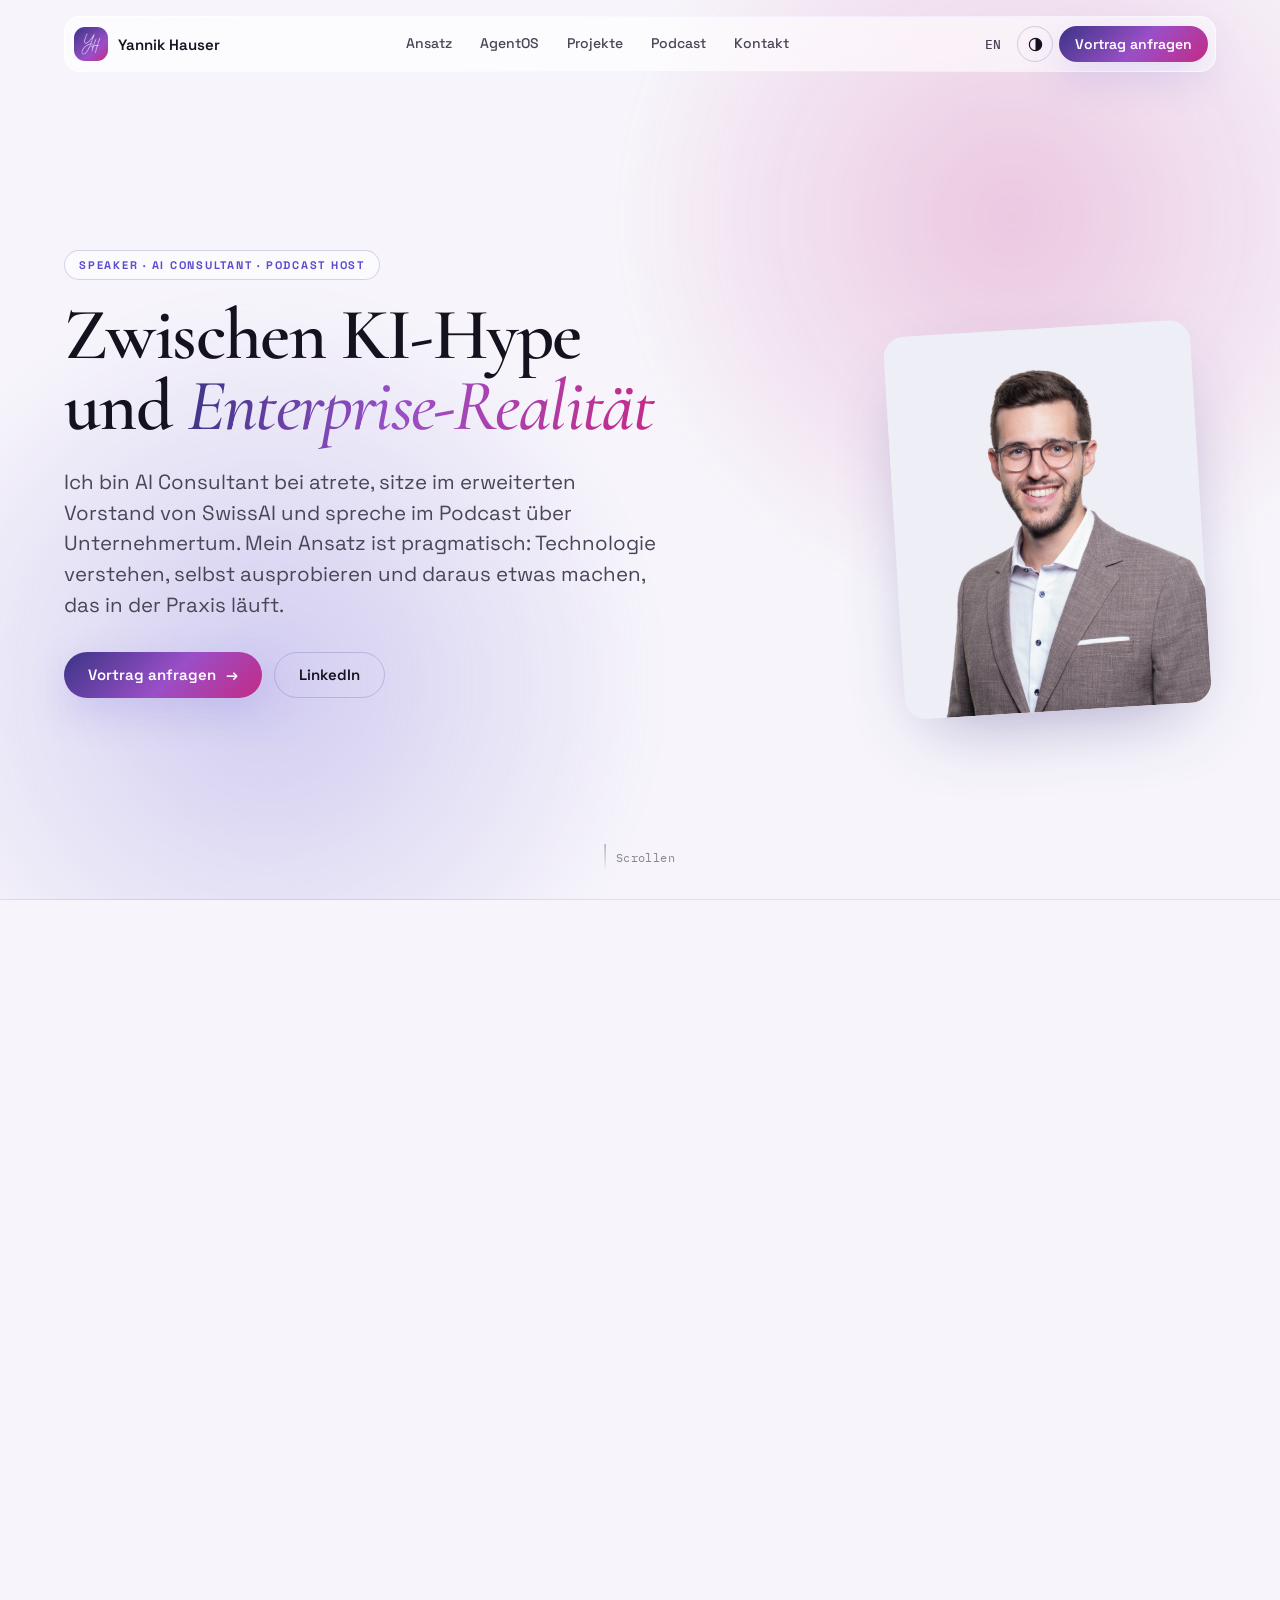
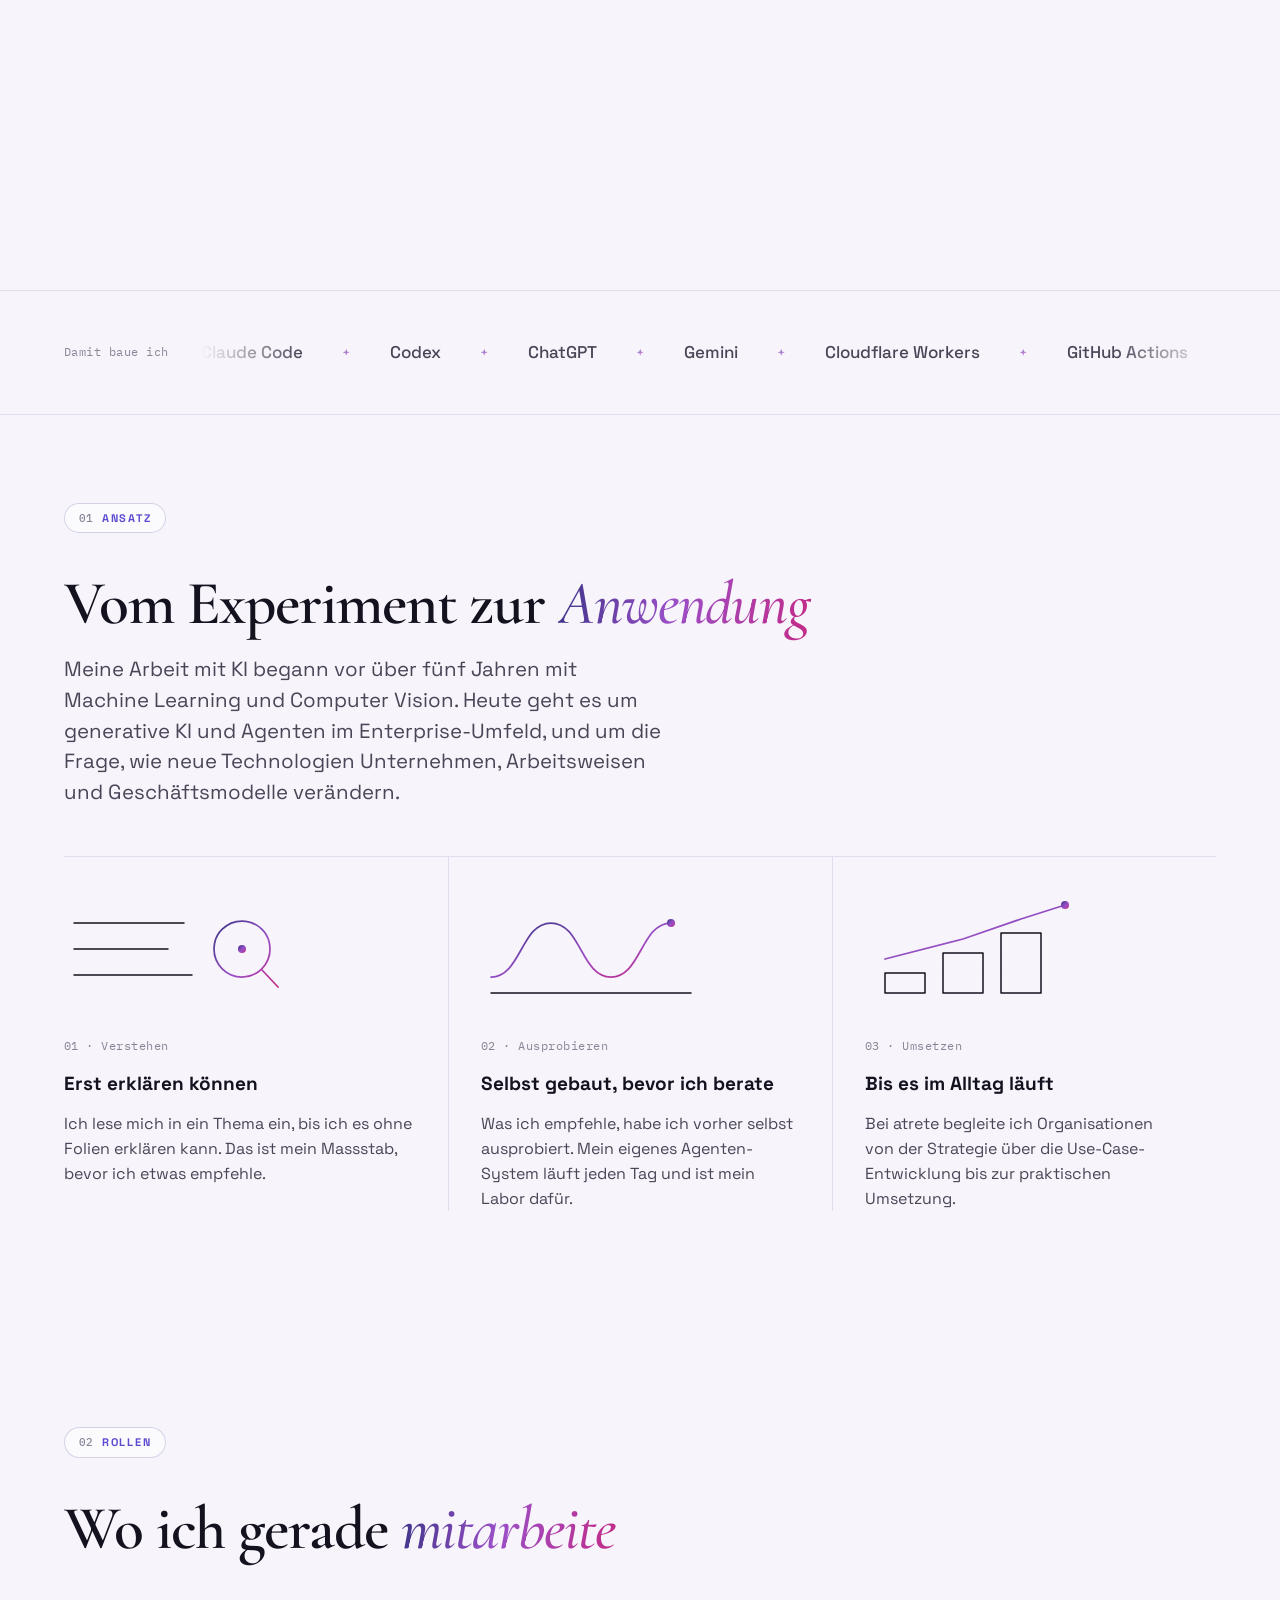
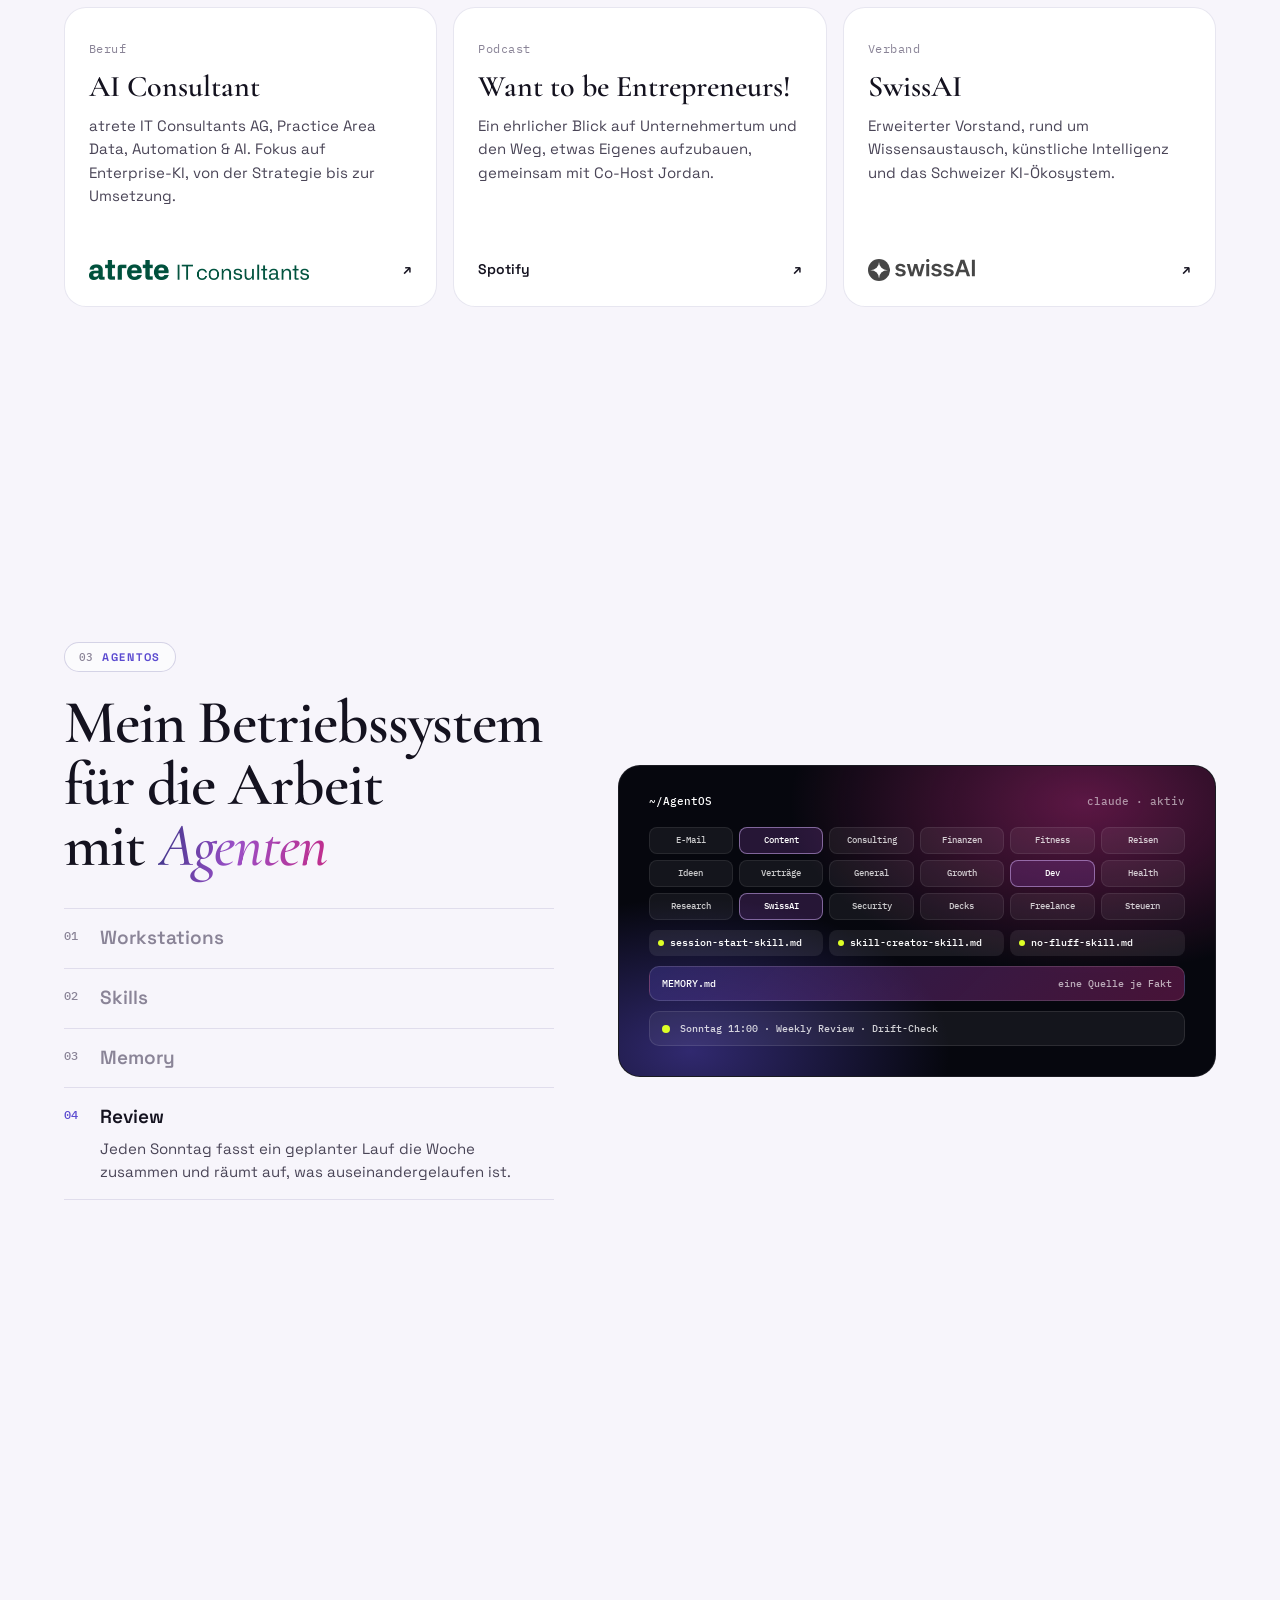
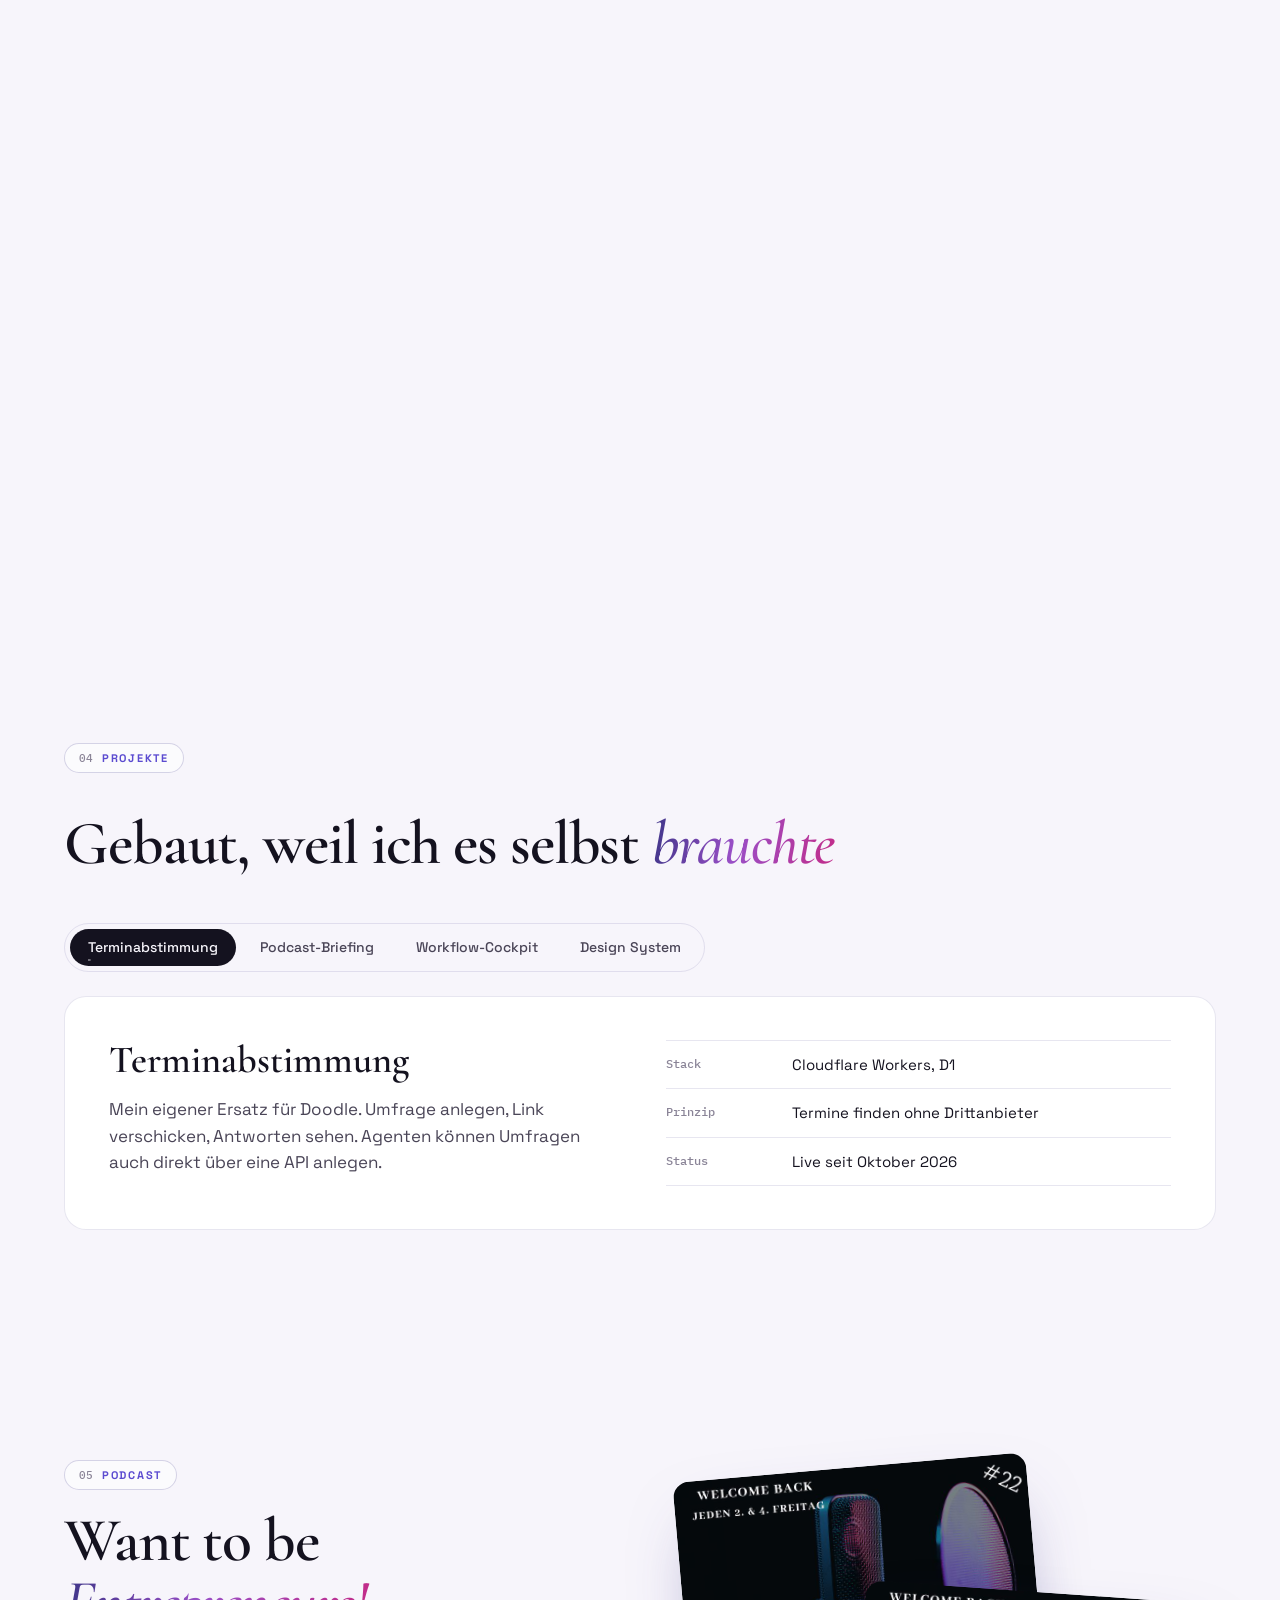
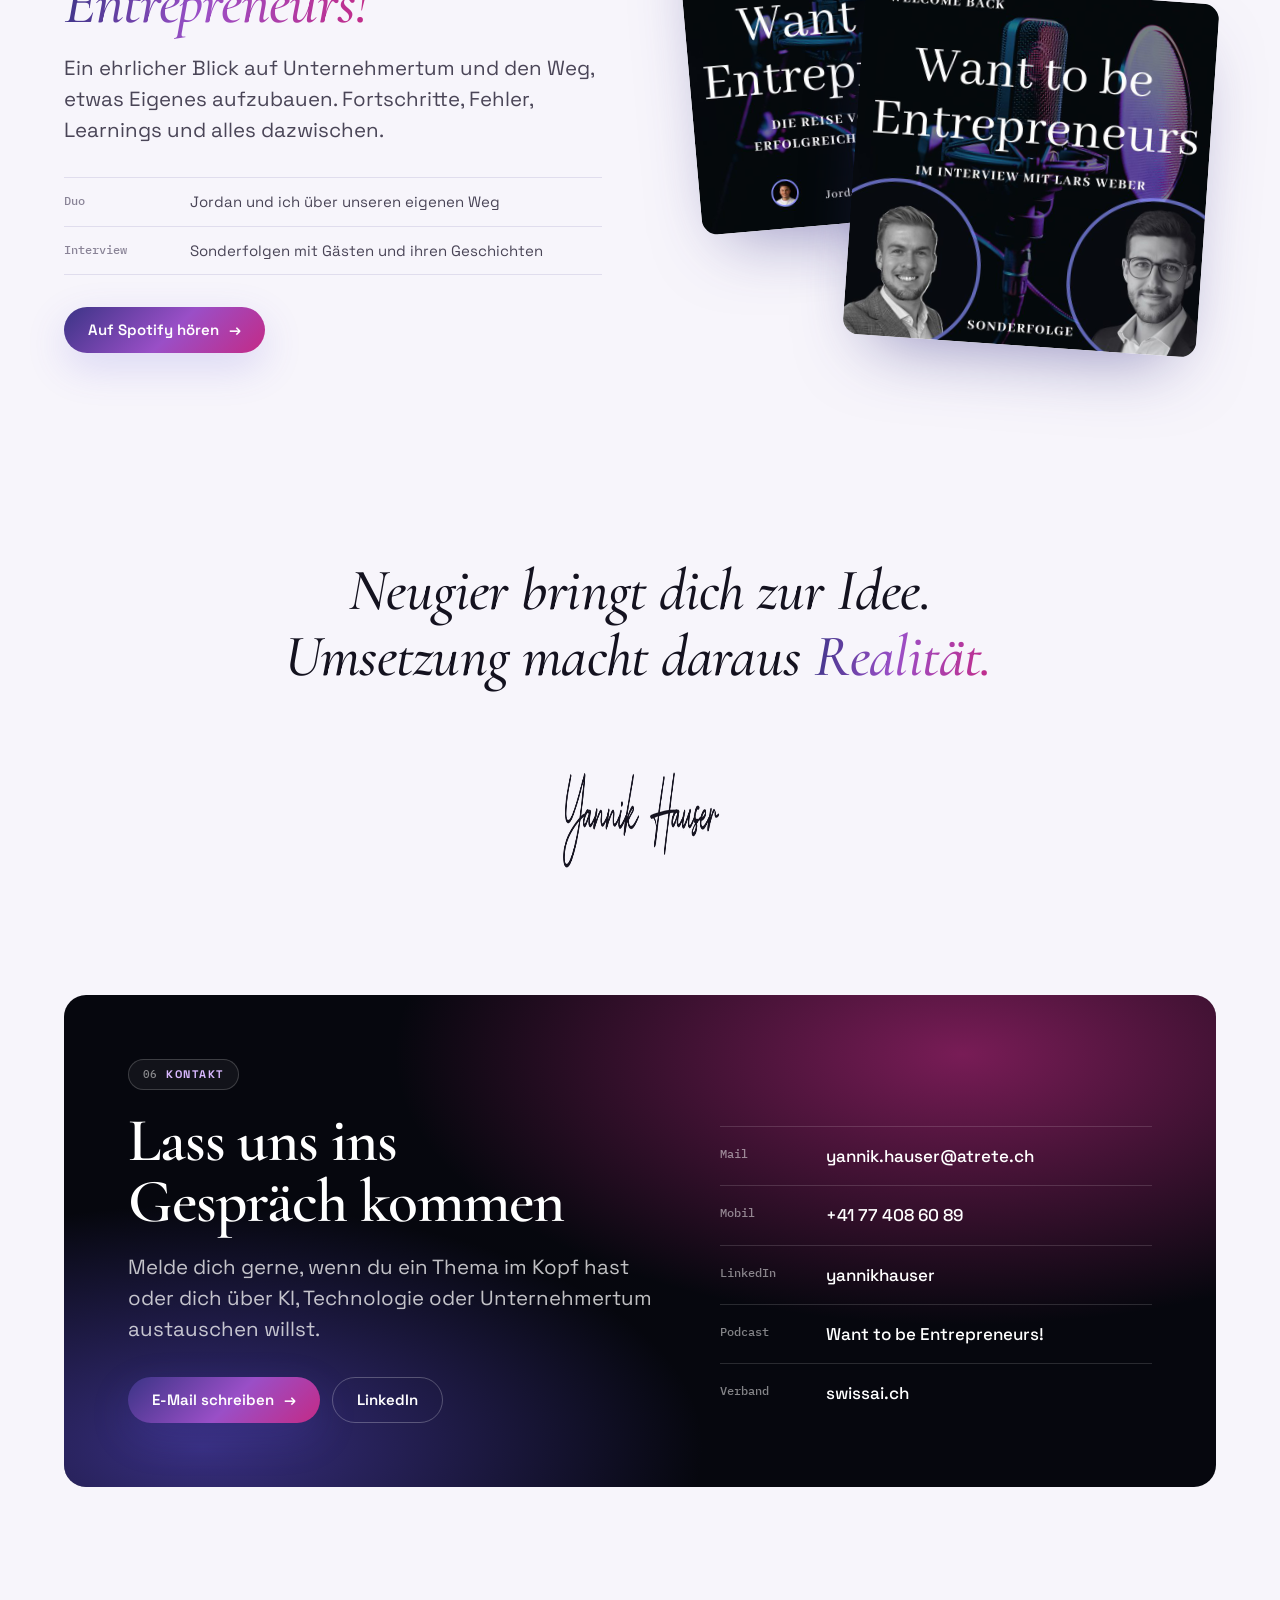
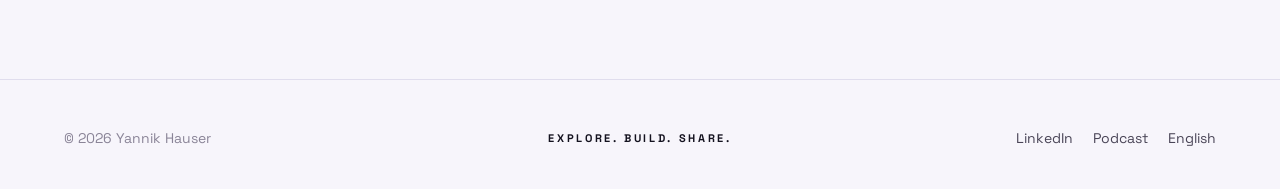
==== commit da492518: "Use official atrete lockup instead of grey-filtered wordmark Green on paper, white on ink, per the a" ====
--- a/index.html
+++ b/index.html
@@ -117,7 +117,7 @@
             <span class="mono">Beruf</span>
             <h3>AI Consultant</h3>
             <p>atrete IT Consultants AG, Practice Area Data, Automation &amp; AI. Fokus auf Enterprise-KI, von der Strategie bis zur Umsetzung.</p>
-            <span class="card-foot"><img class="card-logo" src="/assets/logos/atrete-white.png" alt="atrete" width="86" height="22"><span class="go" aria-hidden="true">↗</span></span>
+            <span class="card-foot"><img class="card-logo brand-color on-light" src="/assets/logos/atrete-it-consultants-green.png" alt="atrete IT consultants" width="220" height="20"><img class="card-logo brand-color on-dark" src="/assets/logos/atrete-it-consultants-white.png" alt="" width="220" height="20"><span class="go" aria-hidden="true">↗</span></span>
           </a>
           <a class="role" href="https://open.spotify.com/show/2ludnaOLildGs1G5aaHVor" rel="noopener">
             <span class="mono">Podcast</span>
--- a/styles.css
+++ b/styles.css
@@ -207,6 +207,8 @@
 .role h3{margin:0;font:600 30px/1.05 var(--serif)}
 .role p{margin:0;color:var(--body);font-size:15px}
 .role .card-logo{height:22px;width:auto;filter:var(--logo-filter);opacity:var(--logo-opacity)}
+/* atrete: offizielles Lockup aus dem atrete Design System v3, gruen auf Papier, weiss auf Ink. Nie grau einfaerben. */
+.role .card-logo.brand-color{height:20px;max-width:100%;filter:none;opacity:1}
 .role .card-foot{display:flex;align-items:center;justify-content:space-between;min-height:24px;font-size:14px;font-weight:600}
 .role .go{transition:transform var(--dur) var(--ease)}
 .role:hover .go{transform:translate(3px,-3px)}
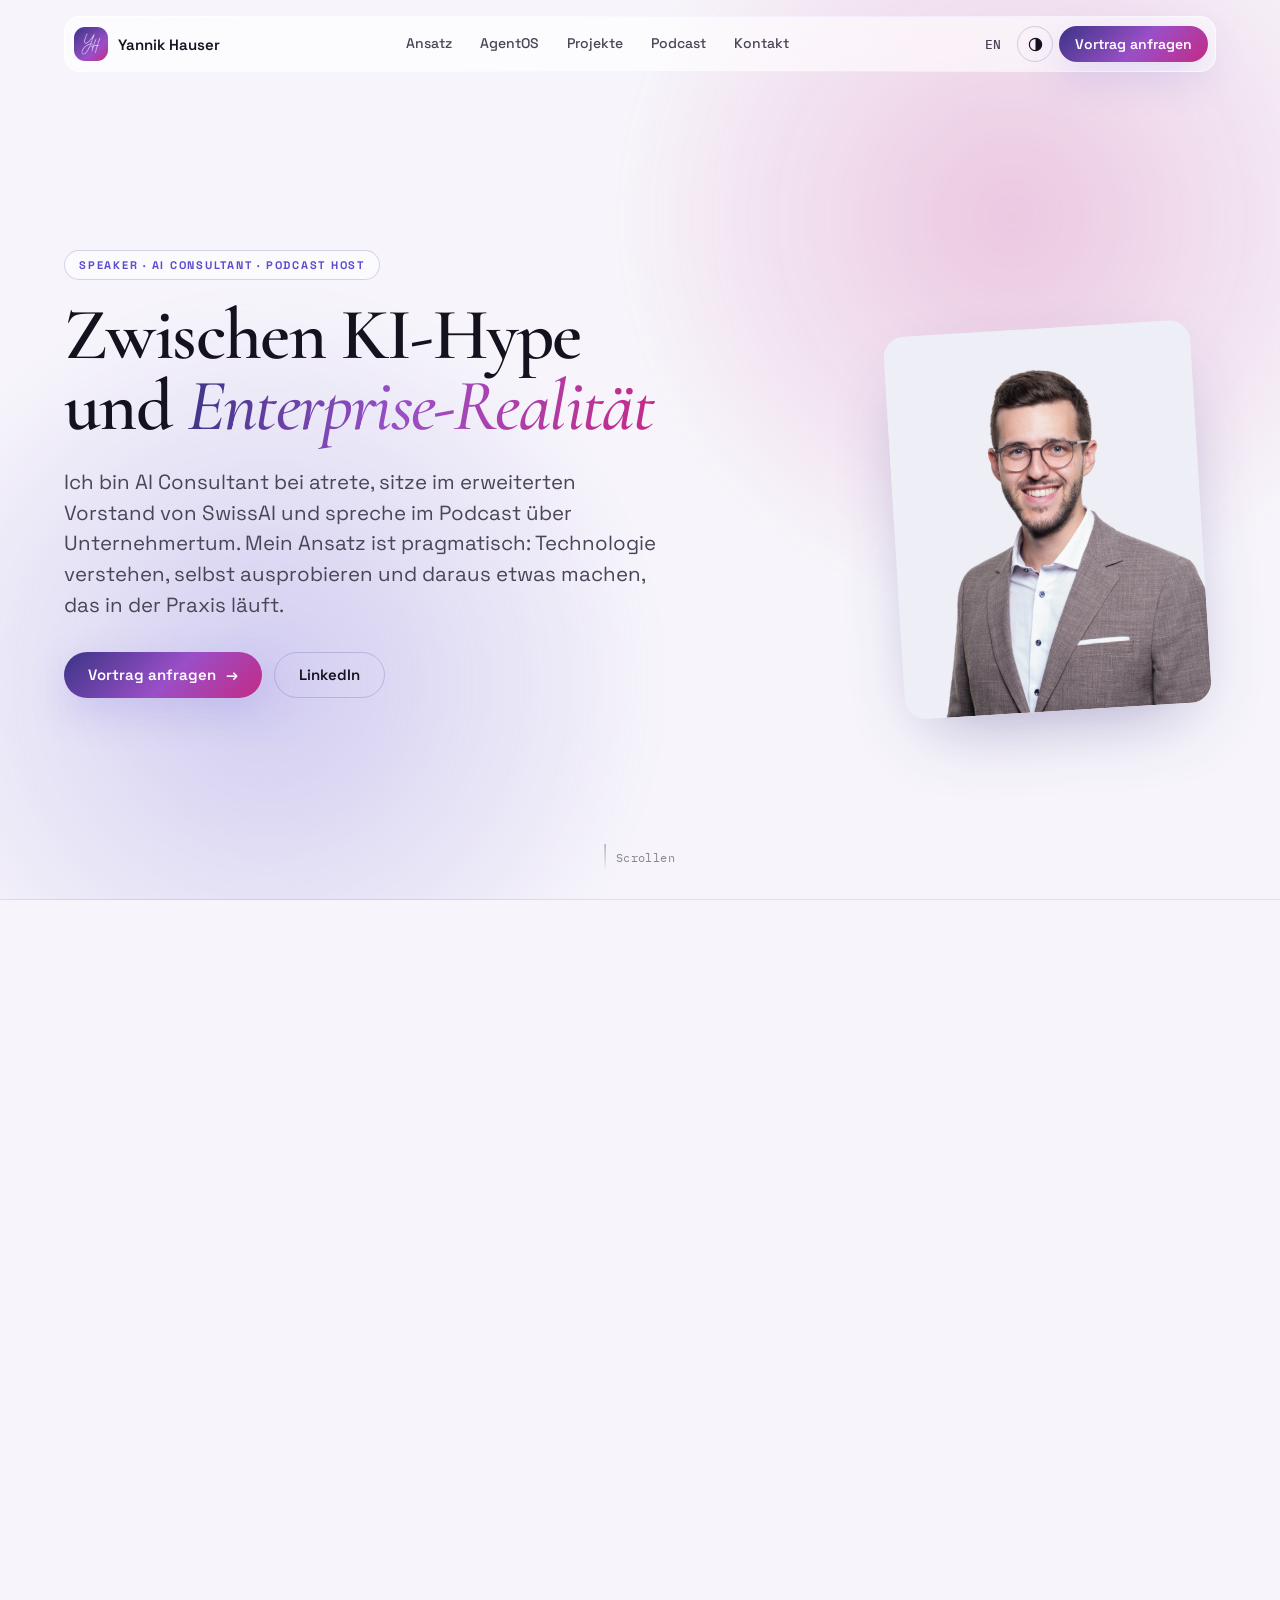
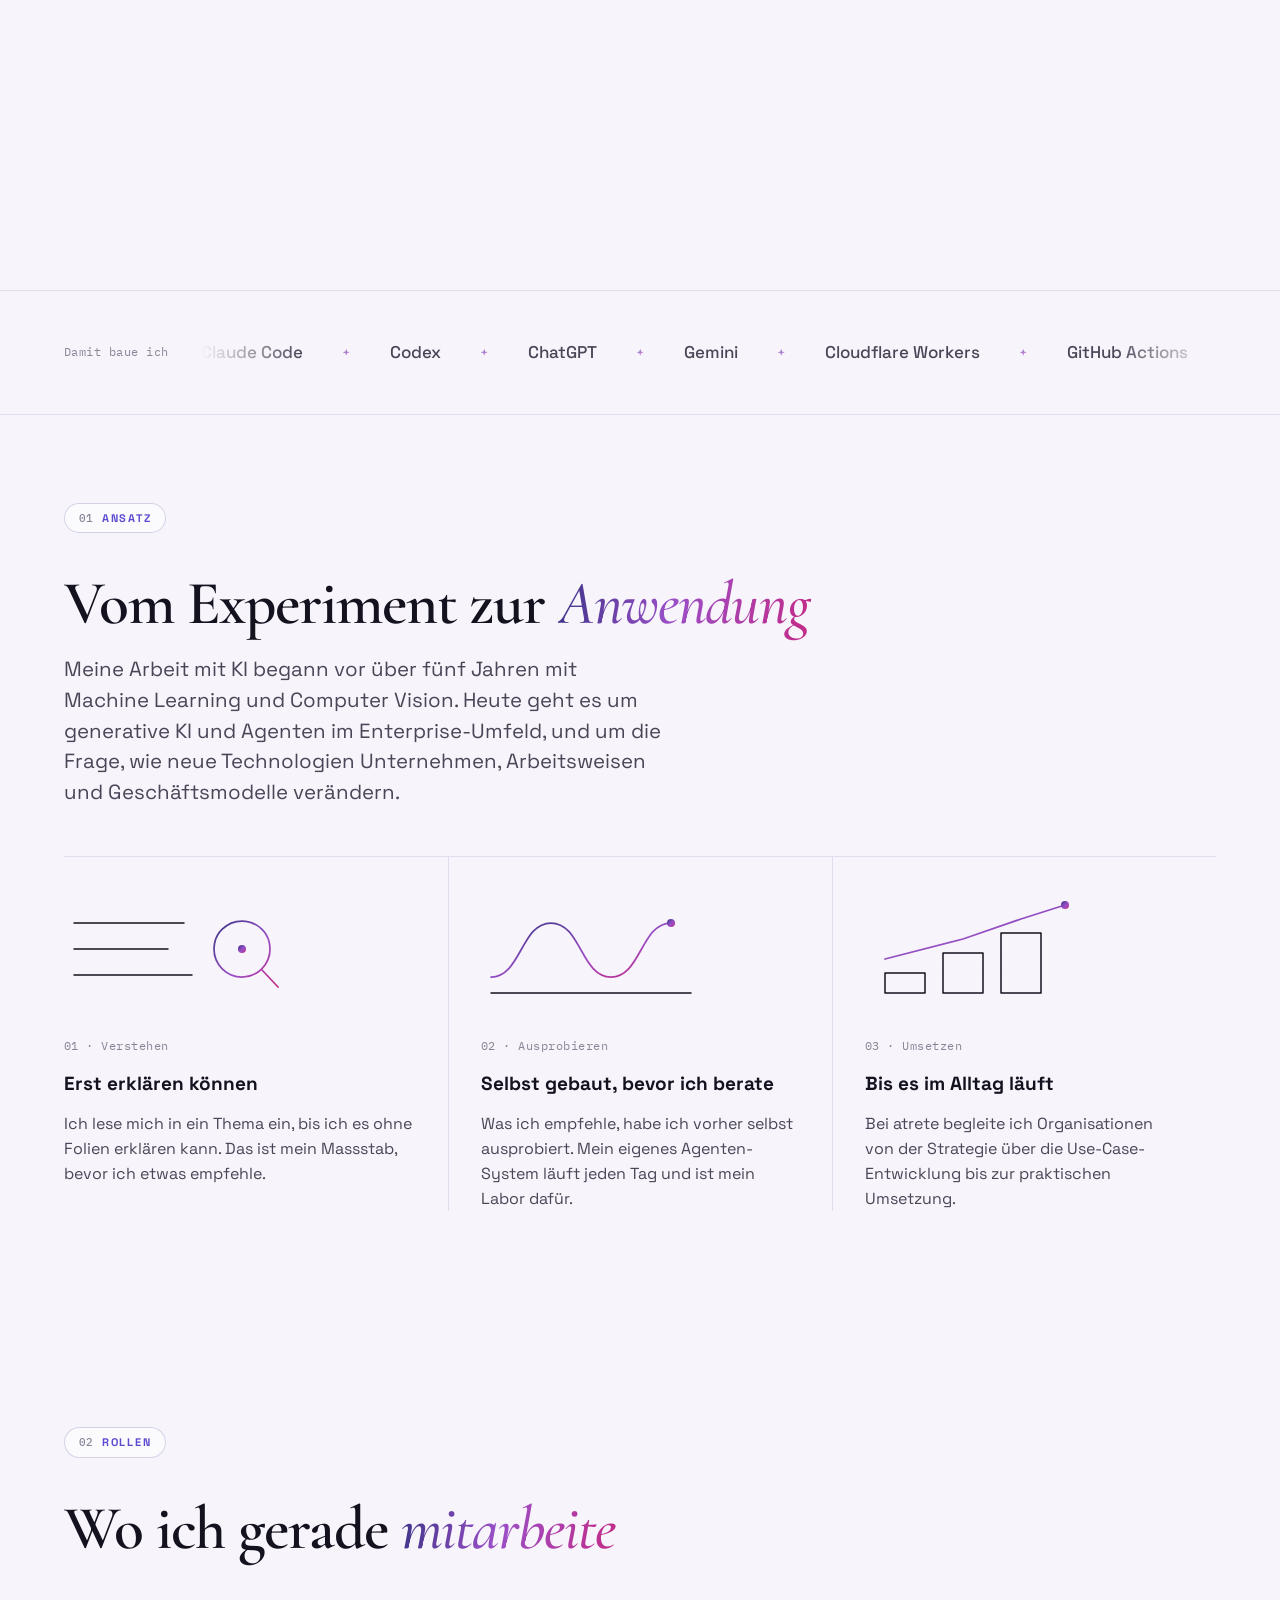
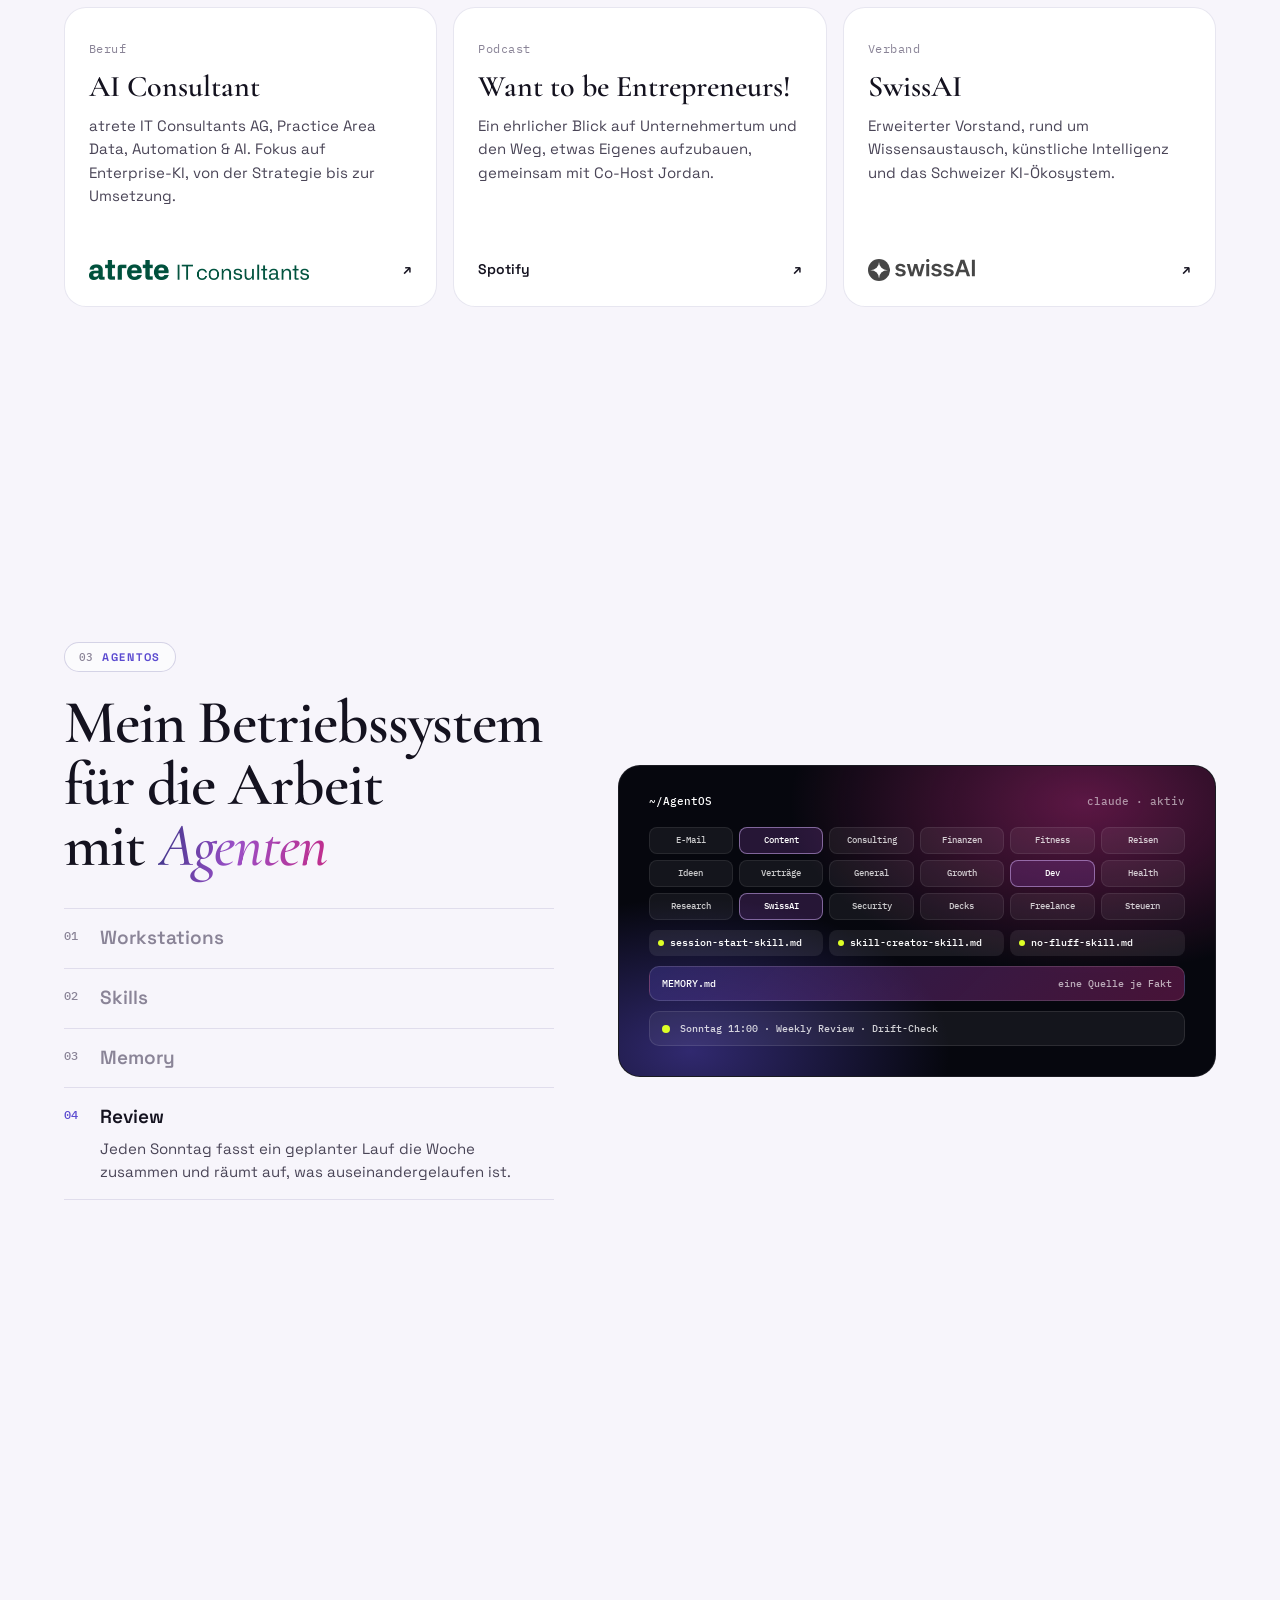
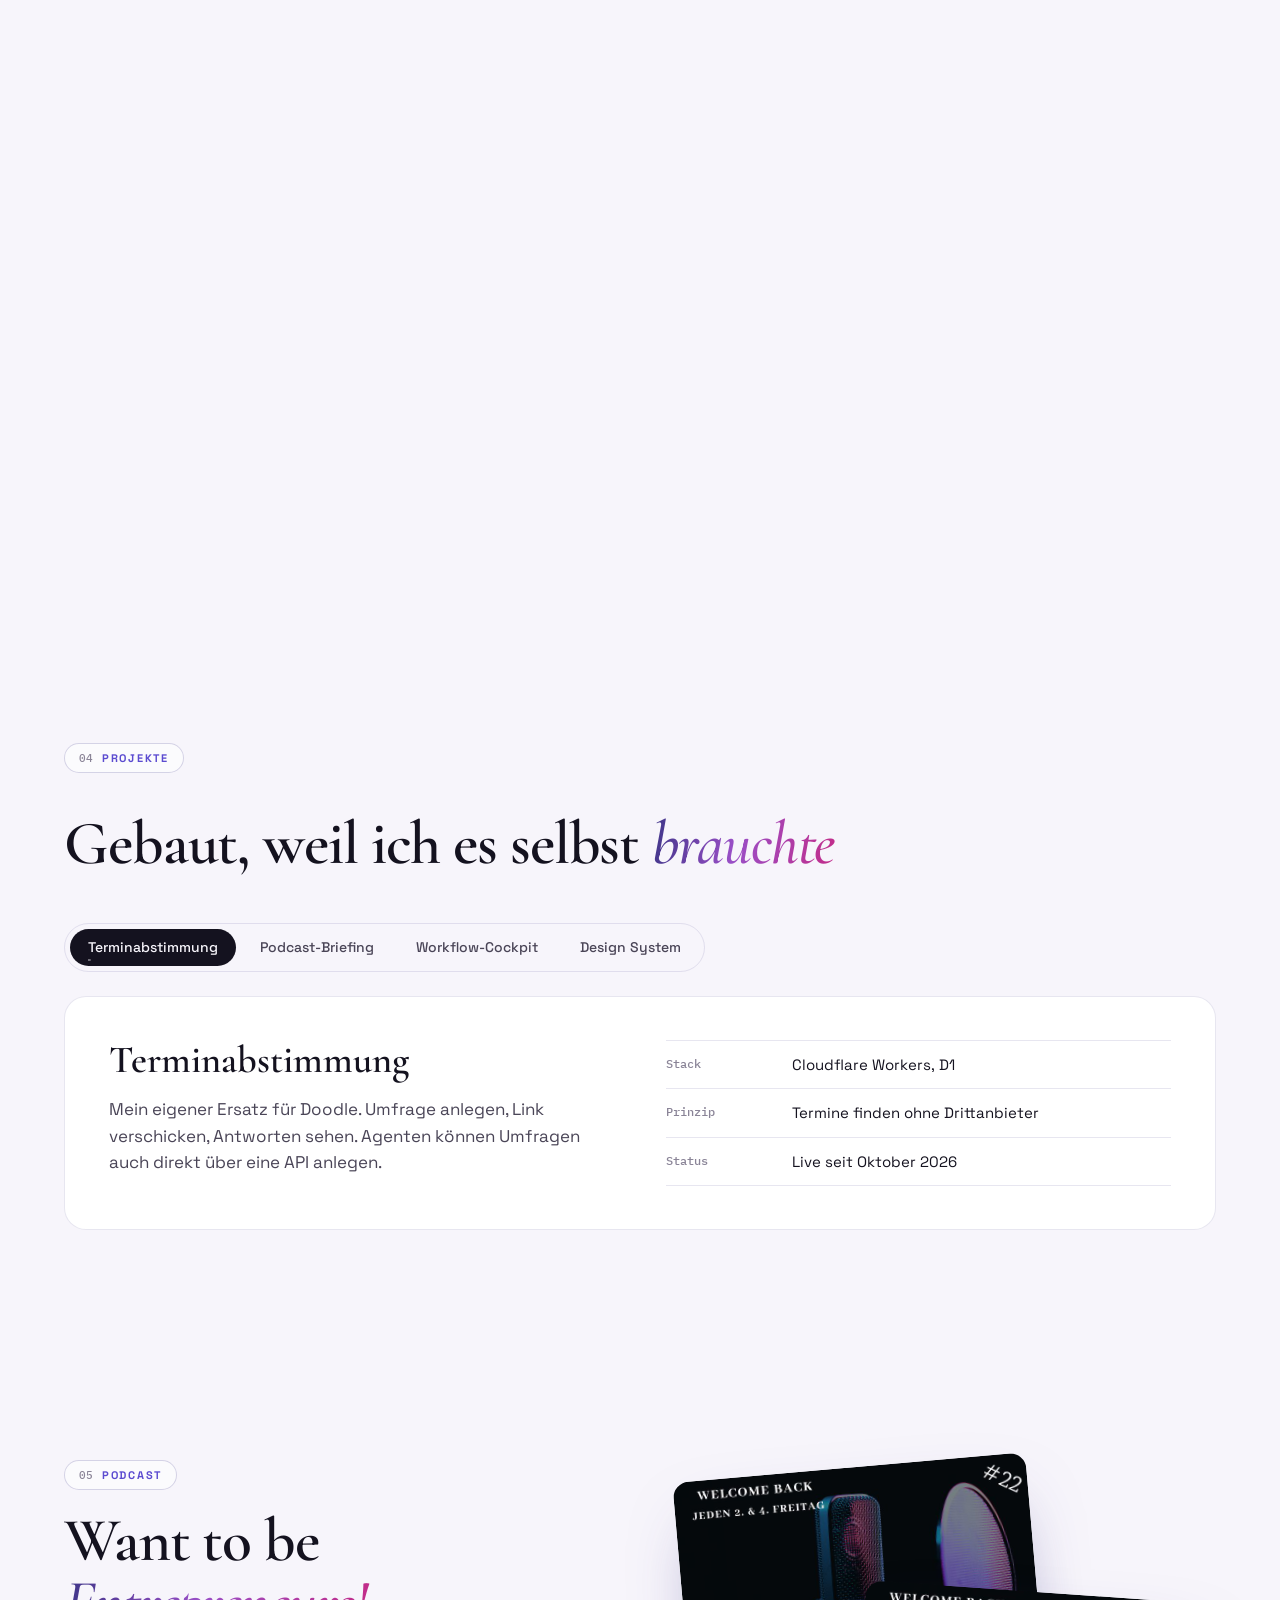
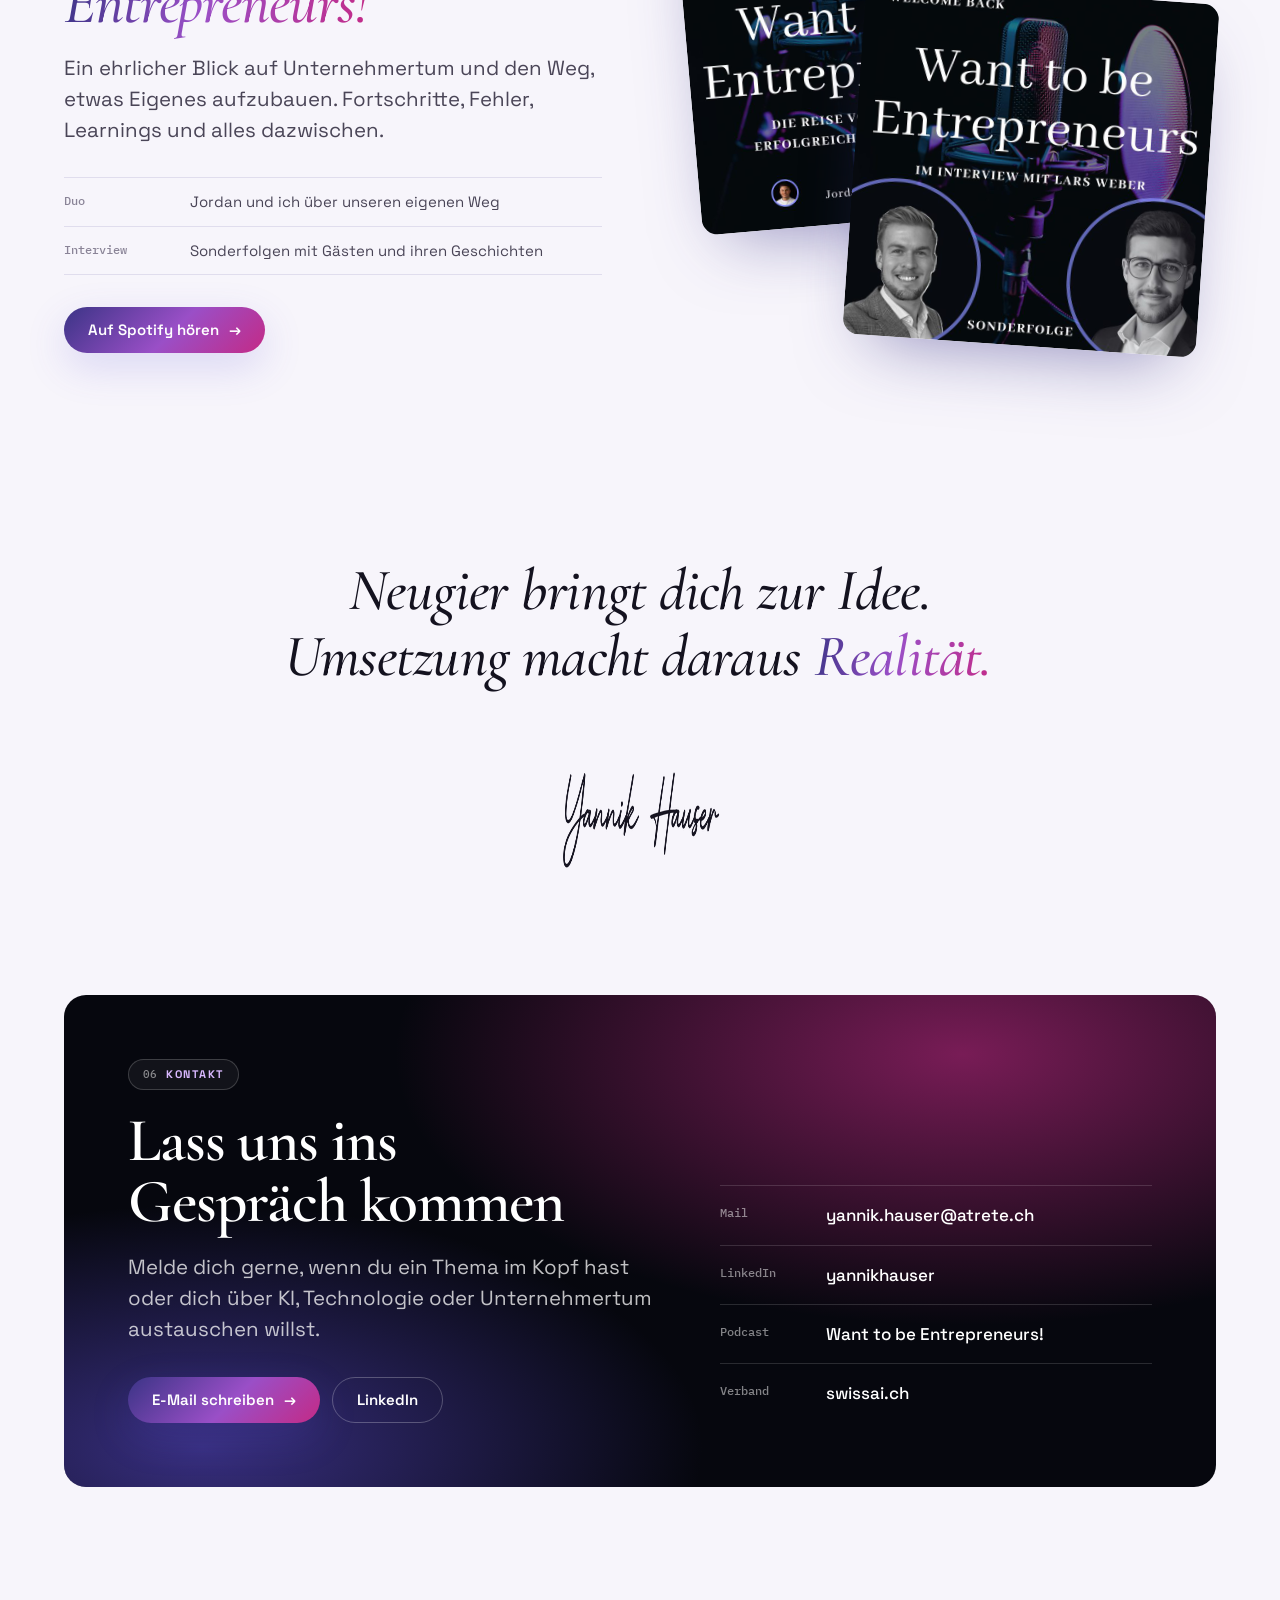
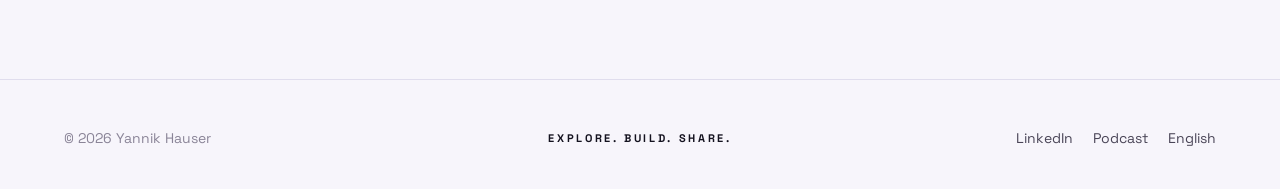
==== commit c3333281: "Remove mobile number from contact section Co-Authored-By: Claude Opus 5.5 <noreply@anthropic.com>" ====
--- a/index.html
+++ b/index.html
@@ -241,7 +241,6 @@
           </div>
           <dl class="contact-list">
             <div><dt>Mail</dt><dd><a href="mailto:yannik.hauser@atrete.ch">yannik.hauser@atrete.ch</a></dd></div>
-            <div><dt>Mobil</dt><dd><a href="tel:+41774086089">+41 77 408 60 89</a></dd></div>
             <div><dt>LinkedIn</dt><dd><a href="https://www.linkedin.com/in/yannikhauser" rel="noopener">yannikhauser</a></dd></div>
             <div><dt>Podcast</dt><dd><a href="https://open.spotify.com/show/2ludnaOLildGs1G5aaHVor" rel="noopener">Want to be Entrepreneurs!</a></dd></div>
             <div><dt>Verband</dt><dd><a href="https://swissai.ch" rel="noopener">swissai.ch</a></dd></div>
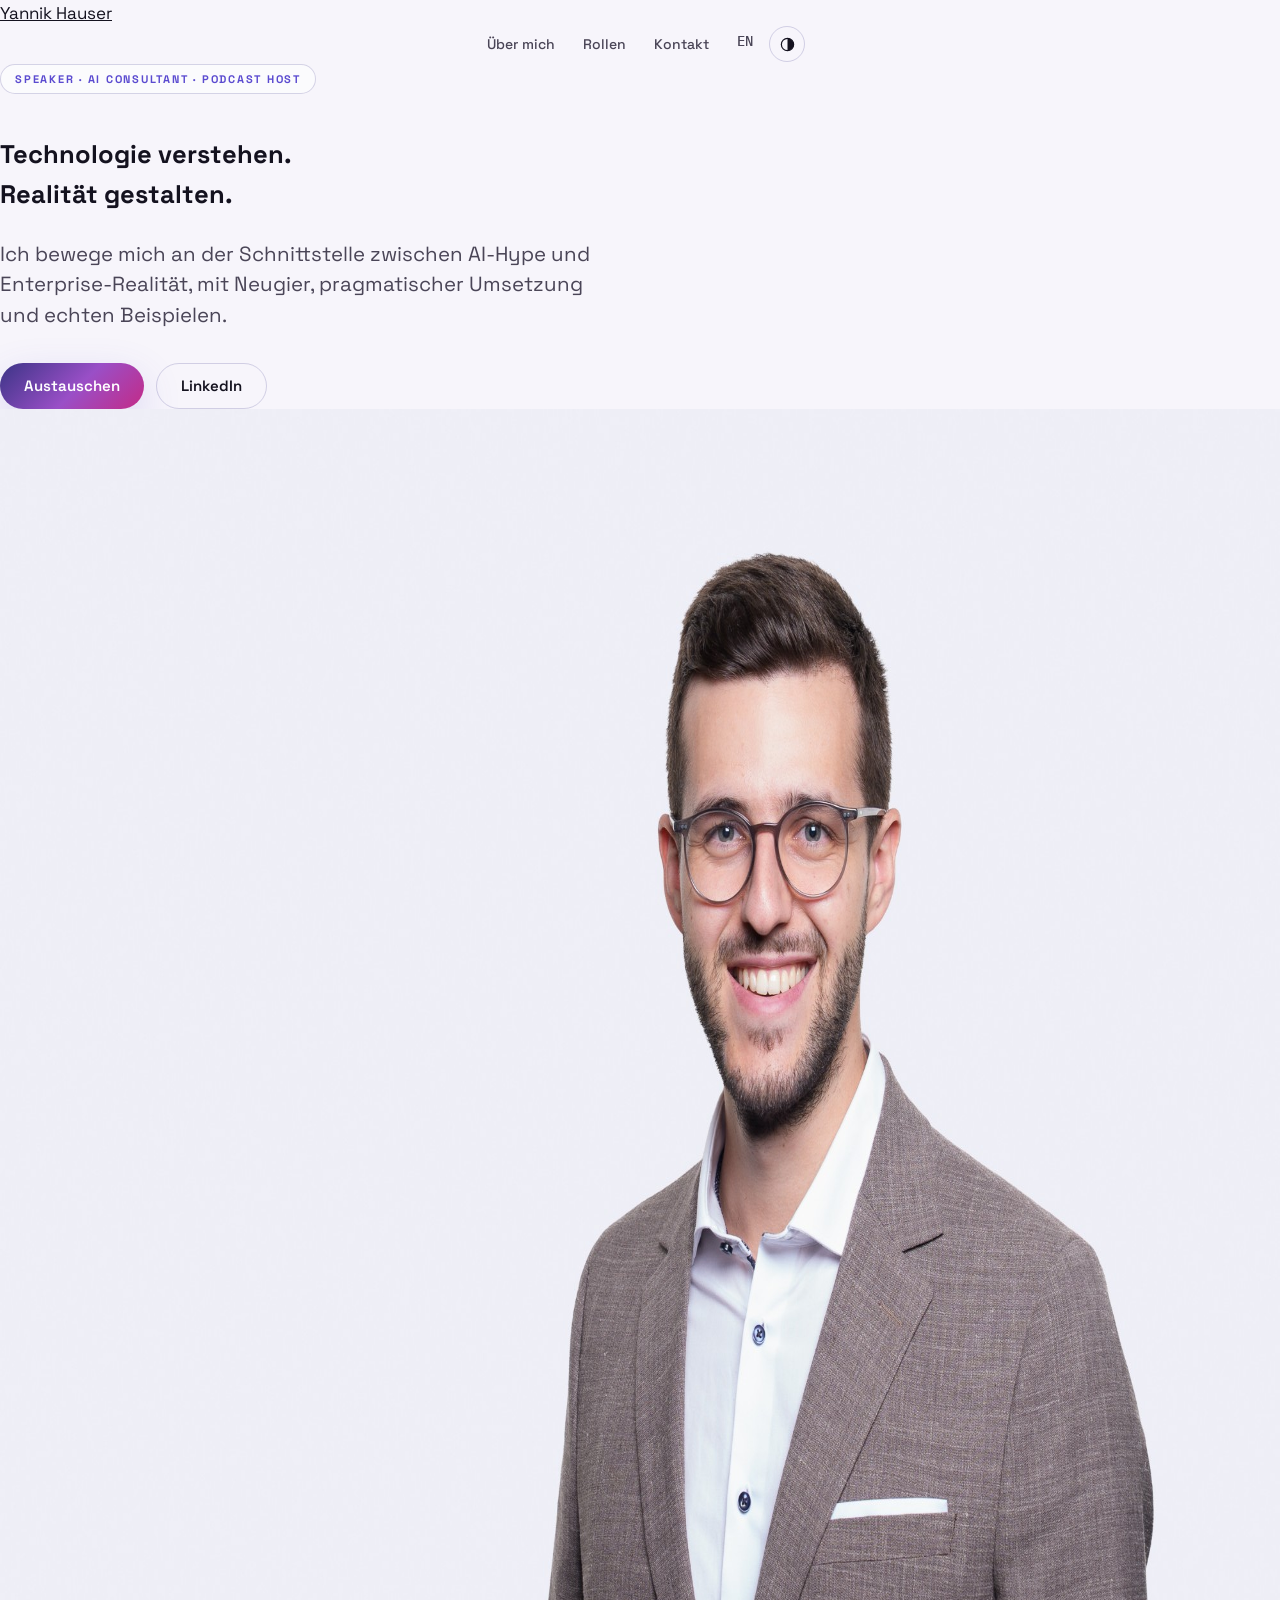
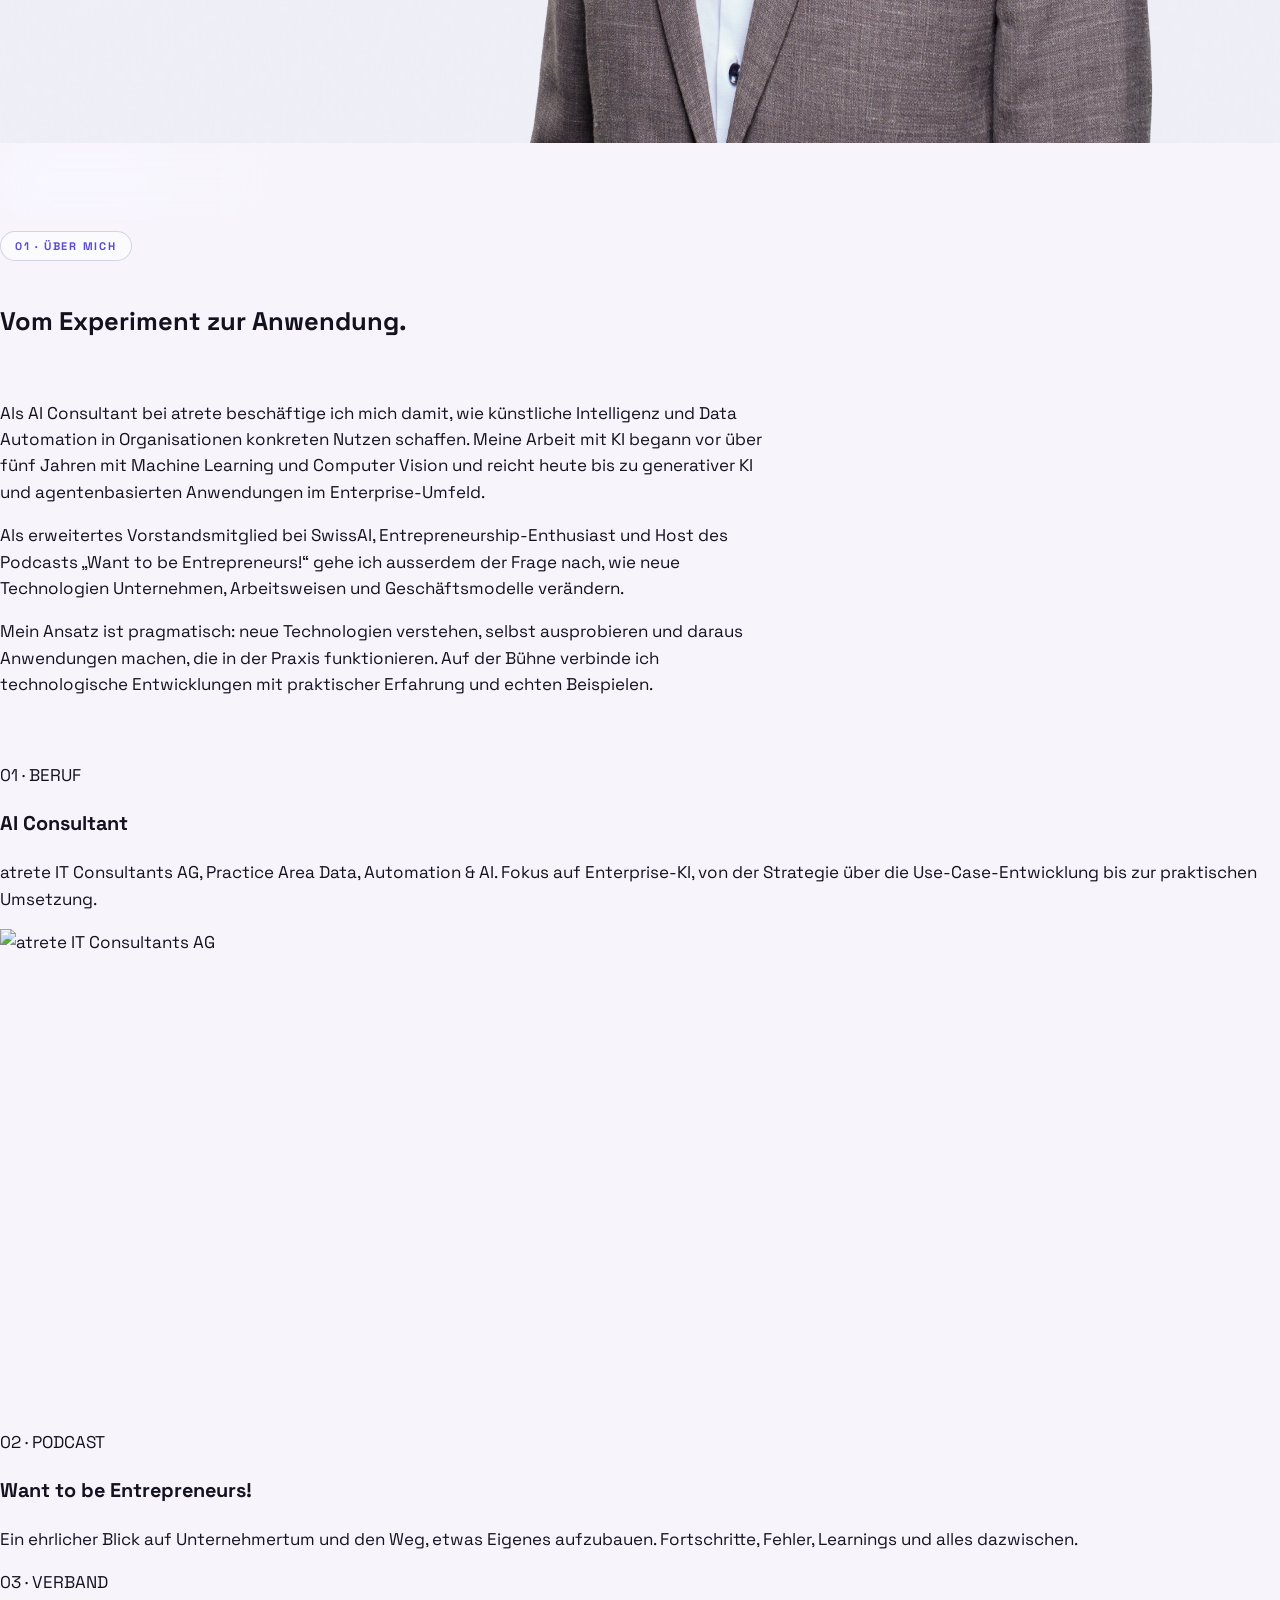
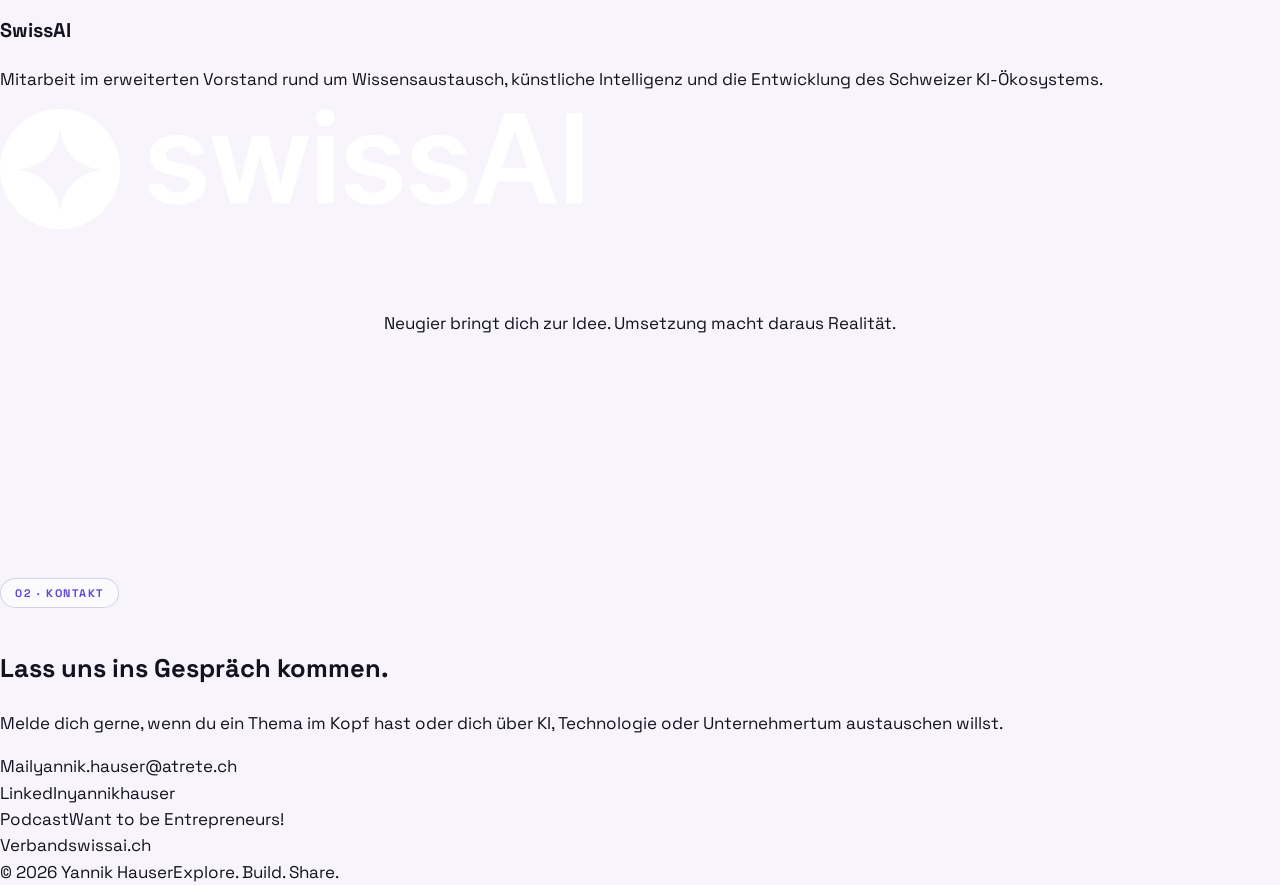
==== commit 626a706b: "Remove mobile number from contact list (hotfix) Co-Authored-By: Claude Opus 5.5 <noreply@anthropic.c" ====
--- a/index.html
+++ b/index.html
@@ -6,256 +6,31 @@
   <title>Yannik Hauser | AI, Agenten und Unternehmertum</title>
   <meta name="description" content="Yannik Hauser ist AI Consultant bei atrete, erweitertes Vorstandsmitglied bei SwissAI und Host von Want to be Entrepreneurs!">
   <link rel="canonical" href="https://yannik-hauser.com/">
-  <link rel="alternate" hreflang="en" href="https://yannik-hauser.com/en/">
-  <link rel="preload" href="/assets/portrait-card.jpg" as="image">
   <link rel="stylesheet" href="/styles.css">
   <script>
   (function(){var d=document.documentElement,K='yh-site-theme';
-  d.classList.add('js');if(!matchMedia('(prefers-reduced-motion: reduce)').matches)d.classList.add('motion');
   try{var t=localStorage.getItem(K);if(t==='dark'||t==='light')d.dataset.theme=t}catch(e){}
   function sync(){var dark=d.dataset.theme==='dark';document.querySelectorAll('.theme-toggle').forEach(function(b){b.setAttribute('aria-pressed',dark)})}
   document.addEventListener('DOMContentLoaded',sync);
   document.addEventListener('click',function(e){var b=e.target.closest&&e.target.closest('.theme-toggle');if(!b)return;d.dataset.theme=d.dataset.theme==='dark'?'light':'dark';try{localStorage.setItem(K,d.dataset.theme)}catch(err){}sync()});
   })();
   </script>
-  <script src="/site.js" defer></script>
 </head>
 <body>
-  <a class="skip" href="#inhalt">Zum Inhalt springen</a>
-  <svg width="0" height="0" style="position:absolute" aria-hidden="true" focusable="false"><defs><linearGradient id="g-brand" x1="0" y1="0" x2="1" y2="1"><stop offset="0" stop-color="#3b3486"/><stop offset=".55" stop-color="#9a4fc7"/><stop offset="1" stop-color="#c42a86"/></linearGradient></defs></svg>
-
-  <header class="site-nav">
-    <div class="wrap nav-pill">
-      <a class="brand" href="/" aria-label="Yannik Hauser, Startseite"><span class="mono-tile"><img src="/assets/brand/mono-white.png" alt="" width="20" height="22"></span><span class="brand-name">Yannik Hauser</span></a>
-      <nav class="nav-links" aria-label="Hauptnavigation">
-        <a href="#ansatz">Ansatz</a><a href="#agentos">AgentOS</a><a href="#projekte">Projekte</a><a href="#podcast">Podcast</a><a href="#kontakt">Kontakt</a>
-      </nav>
-      <div class="nav-actions">
-        <a class="lang" href="/en/" lang="en" hreflang="en">EN</a>
-        <button class="theme-toggle" type="button" aria-pressed="false" aria-label="Zwischen hellem und dunklem Design wechseln" title="Design wechseln"><svg viewBox="0 0 20 20" width="15" height="15" aria-hidden="true" focusable="false"><circle cx="10" cy="10" r="8.2" fill="none" stroke="currentColor" stroke-width="1.6"/><path d="M10 1.8a8.2 8.2 0 0 1 0 16.4z" fill="currentColor"/></svg></button>
-        <a class="button primary small" href="mailto:yannik.hauser@atrete.ch?subject=Anfrage%20Vortrag">Vortrag anfragen</a>
-      </div>
-    </div>
-  </header>
-
-  <main id="inhalt">
-    <div class="hero-track">
-      <section class="hero-stage" aria-labelledby="hero-title">
-        <div class="hero-glow" aria-hidden="true"><i class="a"></i><i class="b"></i></div>
-        <div class="wrap hero-grid">
-          <div class="hero-copy">
-            <p class="eyebrow">Speaker · AI Consultant · Podcast Host</p>
-            <h1 class="display" id="hero-title">Zwischen <span class="nb">KI-Hype</span> und <span class="accent nb">Enterprise-Realität</span></h1>
-            <p class="lede">Ich bin AI Consultant bei atrete, sitze im erweiterten Vorstand von SwissAI und spreche im Podcast über Unternehmertum. Mein Ansatz ist pragmatisch: Technologie verstehen, selbst ausprobieren und daraus etwas machen, das in der Praxis läuft.</p>
-            <div class="actions">
-              <a class="button primary" href="mailto:yannik.hauser@atrete.ch?subject=Anfrage%20Vortrag">Vortrag anfragen <span class="arrow" aria-hidden="true">→</span></a>
-              <a class="button" href="https://www.linkedin.com/in/yannikhauser" rel="noopener">LinkedIn</a>
-            </div>
-          </div>
-          <div class="hero-visual">
-            <div class="portrait-card"><img src="/assets/portrait-card.jpg" alt="Portrait von Yannik Hauser" width="800" height="1000" fetchpriority="high"></div>
-            <div class="fact f1"><span class="k">Basis</span><span class="v">Zürich, Schweiz</span></div>
-            <div class="fact f2"><span class="k">KI-Erfahrung</span><span class="v">Mehr als 5 Jahre</span></div>
-            <div class="fact f3"><span class="k">Themen</span><span class="v">KI, Agenten, Unternehmertum</span></div>
-          </div>
-        </div>
-        <div class="scroll-cue mono" aria-hidden="true"><span></span>Scrollen</div>
-        <div class="hero-progress" aria-hidden="true"></div>
-      </section>
-    </div>
-
-    <section class="toolband" aria-label="Werkzeuge">
-      <div class="wrap toolband-inner">
-        <p class="toolband-label mono">Damit baue ich</p>
-        <div class="reel" data-ambient>
-          <div class="reel-track">
-            <ul><li>Claude Code</li><li>Codex</li><li>ChatGPT</li><li>Gemini</li><li>Cloudflare Workers</li><li>GitHub Actions</li><li>Notion</li><li>Replicate</li><li>Python</li></ul>
-            <ul aria-hidden="true"><li>Claude Code</li><li>Codex</li><li>ChatGPT</li><li>Gemini</li><li>Cloudflare Workers</li><li>GitHub Actions</li><li>Notion</li><li>Replicate</li><li>Python</li></ul>
-          </div>
-        </div>
-      </div>
+  <header class="shell nav"><a class="mark" href="/">Yannik Hauser</a><nav class="nav-links" aria-label="Hauptnavigation"><a href="#about">Über mich</a><a href="#roles">Rollen</a><a href="#contact">Kontakt</a><a class="lang" href="/en/" lang="en">EN</a><button class="theme-toggle" type="button" aria-pressed="false" aria-label="Zwischen hellem und dunklem Design wechseln" title="Design wechseln"><svg viewBox="0 0 20 20" width="15" height="15" aria-hidden="true" focusable="false"><circle cx="10" cy="10" r="8.2" fill="none" stroke="currentColor" stroke-width="1.6"/><path d="M10 1.8a8.2 8.2 0 0 1 0 16.4z" fill="currentColor"/></svg></button></nav></header>
+  <main>
+    <section class="shell hero">
+      <div class="hero-copy"><div class="eyebrow">Speaker · AI Consultant · Podcast Host</div><h1>Technologie <span class="gradient">verstehen.</span><br>Realität gestalten.</h1><p class="lede">Ich bewege mich an der Schnittstelle zwischen AI-Hype und Enterprise-Realität, mit Neugier, pragmatischer Umsetzung und echten Beispielen.</p><div class="actions"><a class="button primary" href="#contact">Austauschen</a><a class="button" href="https://www.linkedin.com/in/yannikhauser/" rel="me">LinkedIn</a></div></div>
+      <div class="portrait-wrap"><img class="portrait" src="/assets/portrait.jpg" alt="Portrait von Yannik Hauser" width="2000" height="1334"></div>
     </section>
-
-    <section class="section" id="ansatz" aria-labelledby="ansatz-title">
-      <div class="wrap">
-        <div class="section-head">
-          <p class="eyebrow"><span class="num">01</span> Ansatz</p>
-          <h2 class="h2" id="ansatz-title">Vom Experiment zur <span class="accent">Anwendung</span></h2>
-          <p class="lede">Meine Arbeit mit KI begann vor über fünf Jahren mit Machine Learning und Computer Vision. Heute geht es um generative KI und Agenten im Enterprise-Umfeld, und um die Frage, wie neue Technologien Unternehmen, Arbeitsweisen und Geschäftsmodelle verändern.</p>
-        </div>
-        <div class="approach">
-          <article data-build>
-            <svg class="sketch" viewBox="0 0 220 120" aria-hidden="true"><path class="ln" pathLength="1" d="M10 34H120M10 60H104M10 86H128"/><path class="hl" pathLength="1" d="M150 60a28 28 0 1 0 56 0a28 28 0 1 0-56 0M198 81l16 17"/><circle class="dot" cx="178" cy="60" r="4"/></svg>
-            <span class="step mono">01 · Verstehen</span>
-            <h3 class="h3">Erst erklären können</h3>
-            <p>Ich lese mich in ein Thema ein, bis ich es ohne Folien erklären kann. Das ist mein Massstab, bevor ich etwas empfehle.</p>
-          </article>
-          <article data-build>
-            <svg class="sketch" viewBox="0 0 220 120" aria-hidden="true"><path class="ln" pathLength="1" d="M10 104H210"/><path class="hl" pathLength="1" d="M10 88C40 88 40 34 70 34S100 88 130 88 160 34 190 34"/><circle class="dot" cx="190" cy="34" r="4"/></svg>
-            <span class="step mono">02 · Ausprobieren</span>
-            <h3 class="h3">Selbst gebaut, bevor ich berate</h3>
-            <p>Was ich empfehle, habe ich vorher selbst ausprobiert. Mein eigenes Agenten-System läuft jeden Tag und ist mein Labor dafür.</p>
-          </article>
-          <article data-build>
-            <svg class="sketch" viewBox="0 0 220 120" aria-hidden="true"><path class="ln" pathLength="1" d="M20 104h40V84H20ZM78 104h40V64H78ZM136 104h40V44h-40Z"/><path class="hl" pathLength="1" d="M20 70 98 50 156 30 200 16"/><circle class="dot" cx="200" cy="16" r="4"/></svg>
-            <span class="step mono">03 · Umsetzen</span>
-            <h3 class="h3">Bis es im Alltag läuft</h3>
-            <p>Bei atrete begleite ich Organisationen von der Strategie über die Use-Case-Entwicklung bis zur praktischen Umsetzung.</p>
-          </article>
-        </div>
-      </div>
+    <div class="shell facts" aria-label="Kurzprofil"><div class="fact"><span>Basis</span>Zürich, Schweiz</div><div class="fact"><span>KI-Erfahrung</span>Mehr als 5 Jahre</div><div class="fact"><span>Themen</span>KI, Agenten, Unternehmertum</div></div>
+    <section class="shell section" id="about"><div class="section-head"><div><div class="eyebrow">01 · Über mich</div><h2>Vom Experiment zur Anwendung.</h2></div><div class="bio"><p>Als AI Consultant bei atrete beschäftige ich mich damit, wie künstliche Intelligenz und Data Automation in Organisationen konkreten Nutzen schaffen. Meine Arbeit mit KI begann vor über fünf Jahren mit Machine Learning und Computer Vision und reicht heute bis zu generativer KI und agentenbasierten Anwendungen im Enterprise-Umfeld.</p><p>Als erweitertes Vorstandsmitglied bei SwissAI, Entrepreneurship-Enthusiast und Host des Podcasts „Want to be Entrepreneurs!“ gehe ich ausserdem der Frage nach, wie neue Technologien Unternehmen, Arbeitsweisen und Geschäftsmodelle verändern.</p><p>Mein Ansatz ist pragmatisch: neue Technologien verstehen, selbst ausprobieren und daraus Anwendungen machen, die in der Praxis funktionieren. Auf der Bühne verbinde ich technologische Entwicklungen mit praktischer Erfahrung und echten Beispielen.</p></div></div>
+      <div class="cards" id="roles"><article class="card"><div class="card-num">01 · BERUF</div><h3>AI Consultant</h3><p>atrete IT Consultants AG, Practice Area Data, Automation &amp; AI. Fokus auf Enterprise-KI, von der Strategie über die Use-Case-Entwicklung bis zur praktischen Umsetzung.</p><img class="card-logo" src="/assets/logos/atrete-white.png" alt="atrete IT Consultants AG" width="1900" height="500" loading="lazy"></article><article class="card"><div class="card-num">02 · PODCAST</div><h3>Want to be Entrepreneurs!</h3><p>Ein ehrlicher Blick auf Unternehmertum und den Weg, etwas Eigenes aufzubauen. Fortschritte, Fehler, Learnings und alles dazwischen.</p></article><article class="card"><div class="card-num">03 · VERBAND</div><h3>SwissAI</h3><p>Mitarbeit im erweiterten Vorstand rund um Wissensaustausch, künstliche Intelligenz und die Entwicklung des Schweizer KI-Ökosystems.</p><img class="card-logo" src="/assets/logos/swissai-white.svg" alt="SwissAI" width="583" height="120" loading="lazy"></article></div>
+      <div class="quote"><p>Neugier bringt dich zur Idee. Umsetzung macht daraus Realität.</p></div>
     </section>
-
-    <section class="section" id="rollen" aria-labelledby="rollen-title">
-      <div class="wrap">
-        <div class="section-head">
-          <p class="eyebrow"><span class="num">02</span> Rollen</p>
-          <h2 class="h2" id="rollen-title">Wo ich gerade <span class="accent">mitarbeite</span></h2>
-        </div>
-        <div class="roles">
-          <a class="role" href="https://www.atrete.ch" rel="noopener">
-            <span class="mono">Beruf</span>
-            <h3>AI Consultant</h3>
-            <p>atrete IT Consultants AG, Practice Area Data, Automation &amp; AI. Fokus auf Enterprise-KI, von der Strategie bis zur Umsetzung.</p>
-            <span class="card-foot"><img class="card-logo brand-color on-light" src="/assets/logos/atrete-it-consultants-green.png" alt="atrete IT consultants" width="220" height="20"><img class="card-logo brand-color on-dark" src="/assets/logos/atrete-it-consultants-white.png" alt="" width="220" height="20"><span class="go" aria-hidden="true">↗</span></span>
-          </a>
-          <a class="role" href="https://open.spotify.com/show/2ludnaOLildGs1G5aaHVor" rel="noopener">
-            <span class="mono">Podcast</span>
-            <h3>Want to be Entrepreneurs!</h3>
-            <p>Ein ehrlicher Blick auf Unternehmertum und den Weg, etwas Eigenes aufzubauen, gemeinsam mit Co-Host Jordan.</p>
-            <span class="card-foot"><span>Spotify</span><span class="go" aria-hidden="true">↗</span></span>
-          </a>
-          <a class="role" href="https://swissai.ch" rel="noopener">
-            <span class="mono">Verband</span>
-            <h3>SwissAI</h3>
-            <p>Erweiterter Vorstand, rund um Wissensaustausch, künstliche Intelligenz und das Schweizer KI-Ökosystem.</p>
-            <span class="card-foot"><img class="card-logo" src="/assets/logos/swissai-white.svg" alt="SwissAI" width="107" height="22"><span class="go" aria-hidden="true">↗</span></span>
-          </a>
-        </div>
-      </div>
-    </section>
-
-    <div class="os-track" id="agentos">
-      <section class="section os-section" aria-labelledby="os-title">
-        <div class="wrap os-stage">
-          <div>
-            <p class="eyebrow"><span class="num">03</span> AgentOS</p>
-            <h2 class="h2" id="os-title">Mein Betriebssystem für die Arbeit mit <span class="accent">Agenten</span></h2>
-            <ol class="os-phases">
-              <li class="active"><button type="button"><span class="n">01</span><span class="t">Workstations</span><span class="d"><span>18 Arbeitsbereiche, von E-Mail über Podcast bis Steuern. Jede Aufgabe landet dort, wo ihr Kontext liegt.</span></span></button></li>
-              <li><button type="button"><span class="n">02</span><span class="t">Skills</span><span class="d"><span>Wiederkehrende Abläufe sind als Markdown-Datei beschrieben. Ein Agent liest die Datei und arbeitet sie Schritt für Schritt ab.</span></span></button></li>
-              <li><button type="button"><span class="n">03</span><span class="t">Memory</span><span class="d"><span>Was gilt, steht an genau einer Stelle. Entscheidungen, Kontakte und der Stand eines Projekts überleben jede Session.</span></span></button></li>
-              <li><button type="button"><span class="n">04</span><span class="t">Review</span><span class="d"><span>Jeden Sonntag fasst ein geplanter Lauf die Woche zusammen und räumt auf, was auseinandergelaufen ist.</span></span></button></li>
-            </ol>
-          </div>
-          <div class="os-screen" data-ambient aria-hidden="true">
-            <div class="bar"><b>~/AgentOS</b><span>claude · aktiv</span></div>
-            <div class="ws-grid">
-              <span class="ws reveal" style="--at:.05">E-Mail</span><span class="ws hot reveal" style="--at:.1">Content</span><span class="ws reveal" style="--at:.15">Consulting</span><span class="ws reveal" style="--at:.2">Finanzen</span><span class="ws reveal" style="--at:.25">Fitness</span><span class="ws reveal" style="--at:.3">Reisen</span>
-              <span class="ws reveal" style="--at:.35">Ideen</span><span class="ws reveal" style="--at:.4">Verträge</span><span class="ws reveal" style="--at:.45">General</span><span class="ws reveal" style="--at:.5">Growth</span><span class="ws hot reveal" style="--at:.55">Dev</span><span class="ws reveal" style="--at:.6">Health</span>
-              <span class="ws reveal" style="--at:.65">Research</span><span class="ws hot reveal" style="--at:.7">SwissAI</span><span class="ws reveal" style="--at:.75">Security</span><span class="ws reveal" style="--at:.8">Decks</span><span class="ws reveal" style="--at:.85">Freelance</span><span class="ws reveal" style="--at:.9">Steuern</span>
-            </div>
-            <div class="os-layer">
-              <span class="chip reveal" style="--at:1.15"><i></i>session-start-skill.md</span>
-              <span class="chip reveal" style="--at:1.35"><i></i>skill-creator-skill.md</span>
-              <span class="chip reveal" style="--at:1.55"><i></i>no-fluff-skill.md</span>
-            </div>
-            <div class="memory reveal" style="--at:2.2"><span>MEMORY.md</span><span>eine Quelle je Fakt</span></div>
-            <div class="review reveal" style="--at:3.2"><span class="pulse"></span><span>Sonntag 11:00 · Weekly Review · Drift-Check</span></div>
-          </div>
-        </div>
-      </section>
-    </div>
-
-    <section class="section" id="projekte" aria-labelledby="projekte-title">
-      <div class="wrap">
-        <div class="section-head">
-          <p class="eyebrow"><span class="num">04</span> Projekte</p>
-          <h2 class="h2" id="projekte-title">Gebaut, weil ich es selbst <span class="accent">brauchte</span></h2>
-        </div>
-        <div class="tabs" role="tablist" aria-label="Projekte">
-          <button class="tab" role="tab" id="tab-1" aria-controls="panel-1" aria-selected="true">Terminabstimmung<span class="meter"></span></button>
-          <button class="tab" role="tab" id="tab-2" aria-controls="panel-2" aria-selected="false" tabindex="-1">Podcast-Briefing<span class="meter"></span></button>
-          <button class="tab" role="tab" id="tab-3" aria-controls="panel-3" aria-selected="false" tabindex="-1">Workflow-Cockpit<span class="meter"></span></button>
-          <button class="tab" role="tab" id="tab-4" aria-controls="panel-4" aria-selected="false" tabindex="-1">Design System<span class="meter"></span></button>
-        </div>
-        <div class="panels">
-          <article class="panel" role="tabpanel" id="panel-1" aria-labelledby="tab-1">
-            <div><h3>Terminabstimmung</h3><p>Mein eigener Ersatz für Doodle. Umfrage anlegen, Link verschicken, Antworten sehen. Agenten können Umfragen auch direkt über eine API anlegen.</p></div>
-            <dl class="spec"><div><dt>Stack</dt><dd>Cloudflare Workers, D1</dd></div><div><dt>Prinzip</dt><dd>Termine finden ohne Drittanbieter</dd></div><div><dt>Status</dt><dd>Live seit Oktober 2026</dd></div></dl>
-          </article>
-          <article class="panel" role="tabpanel" id="panel-2" aria-labelledby="tab-2" hidden>
-            <div><h3>Podcast-Briefing</h3><p>Ein tägliches Mail-Briefing zur neuesten Folge eines Börsen-Podcasts. Ein geplanter Job holt die Folge und lässt sie zusammenfassen.</p></div>
-            <dl class="spec"><div><dt>Stack</dt><dd>GitHub Actions, ein günstiges Sprachmodell</dd></div><div><dt>Prinzip</dt><dd>Festes Gerüst im Code, KI nur in dem einen Schritt, der sie braucht</dd></div><div><dt>Status</dt><dd>Im Umbau</dd></div></dl>
-          </article>
-          <article class="panel" role="tabpanel" id="panel-3" aria-labelledby="tab-3" hidden>
-            <div><h3>Workflow-Cockpit</h3><p>Eine Übersicht über alle Workflows und Skills in meinem AgentOS. Ein Generator liest jede CLAUDE.md und baut die Seite jede Woche neu.</p></div>
-            <dl class="spec"><div><dt>Stack</dt><dd>Markdown als Quelle, Cloudflare, Zugriff nur mit Login</dd></div><div><dt>Prinzip</dt><dd>Die Übersicht wird abgeleitet, nie von Hand gepflegt</dd></div><div><dt>Status</dt><dd>Live seit August 2026, privat</dd></div></dl>
-          </article>
-          <article class="panel" role="tabpanel" id="panel-4" aria-labelledby="tab-4" hidden>
-            <div><h3>Design System</h3><p>Mein persönliches Design System als Referenz für Agenten. Über eine llms.txt kann jedes Modell Farben, Schriften und Regeln direkt lesen.</p></div>
-            <dl class="spec"><div><dt>Stack</dt><dd>Tokens als JSON und CSS, llms.txt</dd></div><div><dt>Prinzip</dt><dd>Eine Quelle für Mensch und Maschine</dd></div><div><dt>Status</dt><dd>Live seit Oktober 2026</dd></div></dl>
-          </article>
-        </div>
-      </div>
-    </section>
-
-    <section class="section" id="podcast" aria-labelledby="podcast-title">
-      <div class="wrap podcast">
-        <div>
-          <p class="eyebrow"><span class="num">05</span> Podcast</p>
-          <h2 class="h2" id="podcast-title">Want to be <span class="accent">Entrepreneurs!</span></h2>
-          <p class="lede" style="margin-top:var(--s5)">Ein ehrlicher Blick auf Unternehmertum und den Weg, etwas Eigenes aufzubauen. Fortschritte, Fehler, Learnings und alles dazwischen.</p>
-          <ul class="formats">
-            <li><b>Duo</b><span>Jordan und ich über unseren eigenen Weg</span></li>
-            <li><b>Interview</b><span>Sonderfolgen mit Gästen und ihren Geschichten</span></li>
-          </ul>
-          <a class="button primary" href="https://open.spotify.com/show/2ludnaOLildGs1G5aaHVor" rel="noopener">Auf Spotify hören <span class="arrow" aria-hidden="true">→</span></a>
-        </div>
-        <div class="covers">
-          <div class="cover c1"><img src="/assets/podcast/cover-duo.jpg" alt="Podcast-Cover: Duo-Folge mit Jordan und Yannik" width="720" height="720" loading="lazy"></div>
-          <div class="cover c2"><img src="/assets/podcast/cover-interview.jpg" alt="Podcast-Cover: Interview-Sonderfolge" width="720" height="720" loading="lazy"></div>
-        </div>
-      </div>
-    </section>
-
-    <section class="quote" aria-label="Leitsatz">
-      <div class="wrap">
-        <blockquote>Neugier bringt dich zur Idee. Umsetzung macht daraus <span class="accent">Realität.</span></blockquote>
-        <img class="sign on-light" src="/assets/brand/sign-ink.png" alt="Signatur Yannik Hauser" width="440" height="177" loading="lazy">
-        <img class="sign on-dark" src="/assets/brand/sign-white.png" alt="" width="440" height="177" loading="lazy">
-      </div>
-    </section>
-
-    <section class="section" id="kontakt" aria-labelledby="kontakt-title" style="padding-top:0">
-      <div class="wrap">
-        <div class="contact-card">
-          <div>
-            <p class="eyebrow"><span class="num">06</span> Kontakt</p>
-            <h2 class="h2" id="kontakt-title">Lass uns ins Gespräch kommen</h2>
-            <p class="lede">Melde dich gerne, wenn du ein Thema im Kopf hast oder dich über KI, Technologie oder Unternehmertum austauschen willst.</p>
-            <div class="actions">
-              <a class="button primary" href="mailto:yannik.hauser@atrete.ch">E-Mail schreiben <span class="arrow" aria-hidden="true">→</span></a>
-              <a class="button" href="https://www.linkedin.com/in/yannikhauser" rel="noopener">LinkedIn</a>
-            </div>
-          </div>
-          <dl class="contact-list">
-            <div><dt>Mail</dt><dd><a href="mailto:yannik.hauser@atrete.ch">yannik.hauser@atrete.ch</a></dd></div>
-            <div><dt>LinkedIn</dt><dd><a href="https://www.linkedin.com/in/yannikhauser" rel="noopener">yannikhauser</a></dd></div>
-            <div><dt>Podcast</dt><dd><a href="https://open.spotify.com/show/2ludnaOLildGs1G5aaHVor" rel="noopener">Want to be Entrepreneurs!</a></dd></div>
-            <div><dt>Verband</dt><dd><a href="https://swissai.ch" rel="noopener">swissai.ch</a></dd></div>
-          </dl>
-        </div>
-      </div>
-    </section>
+    <section class="shell contact" id="contact"><div><div class="eyebrow">02 · Kontakt</div><h2>Lass uns ins Gespräch kommen.</h2><p class="contact-copy">Melde dich gerne, wenn du ein Thema im Kopf hast oder dich über KI, Technologie oder Unternehmertum austauschen willst.</p></div><div class="contact-list"><a href="mailto:yannik.hauser@atrete.ch"><span>Mail</span>yannik.hauser@atrete.ch</a><a href="https://www.linkedin.com/in/yannikhauser/"><span>LinkedIn</span>yannikhauser</a><a href="https://open.spotify.com/show/2ludnaOLildGs1G5aaHVor"><span>Podcast</span>Want to be Entrepreneurs!</a><a href="https://swissai.ch"><span>Verband</span>swissai.ch</a></div></section>
   </main>
-
-  <footer class="site-footer">
-    <div class="wrap footer-grid">
-      <span>© 2026 Yannik Hauser</span>
-      <span class="tagline">Explore. Build. Share.</span>
-      <nav class="footer-links" aria-label="Weitere Links"><a href="https://www.linkedin.com/in/yannikhauser" rel="noopener">LinkedIn</a><a href="https://open.spotify.com/show/2ludnaOLildGs1G5aaHVor" rel="noopener">Podcast</a><a href="/en/" lang="en">English</a></nav>
-    </div>
-  </footer>
+  <footer class="shell"><span>© 2026 Yannik Hauser</span><span>Explore. Build. Share.</span></footer>
 </body>
 </html>
+
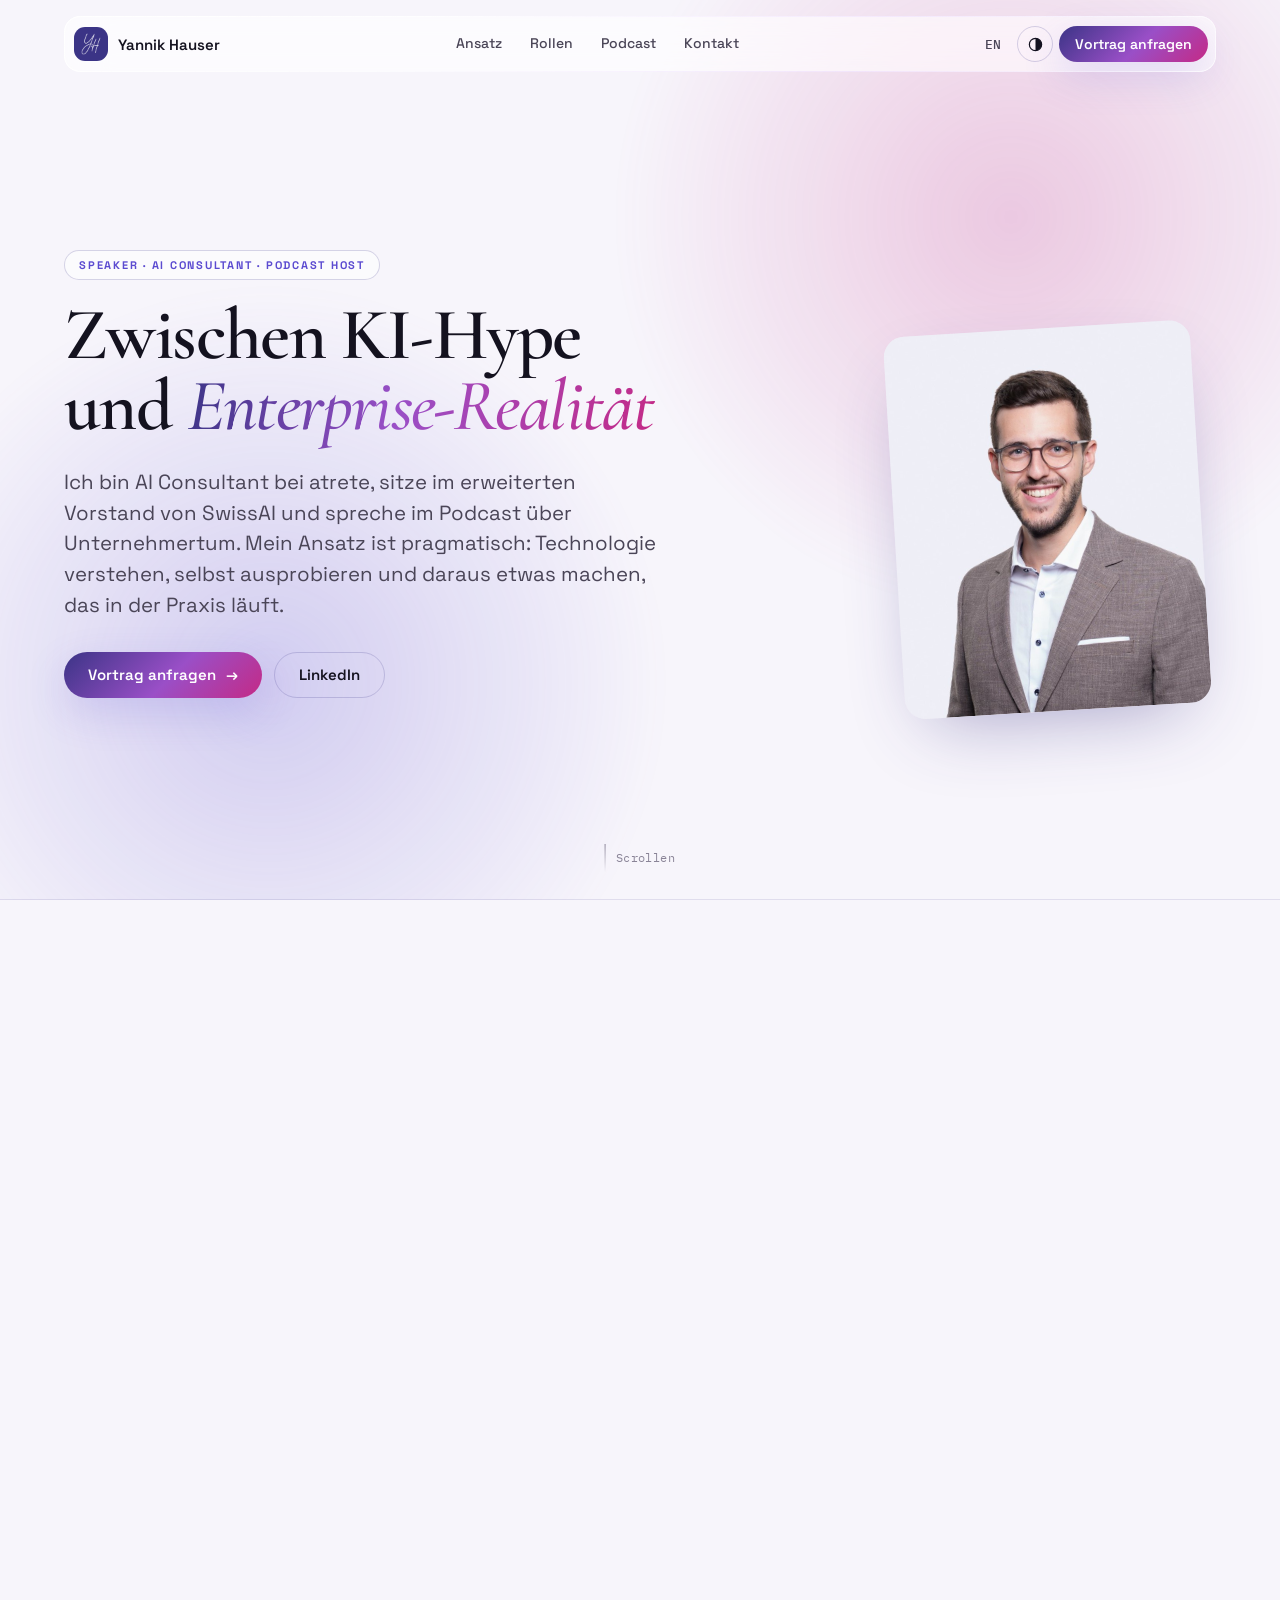
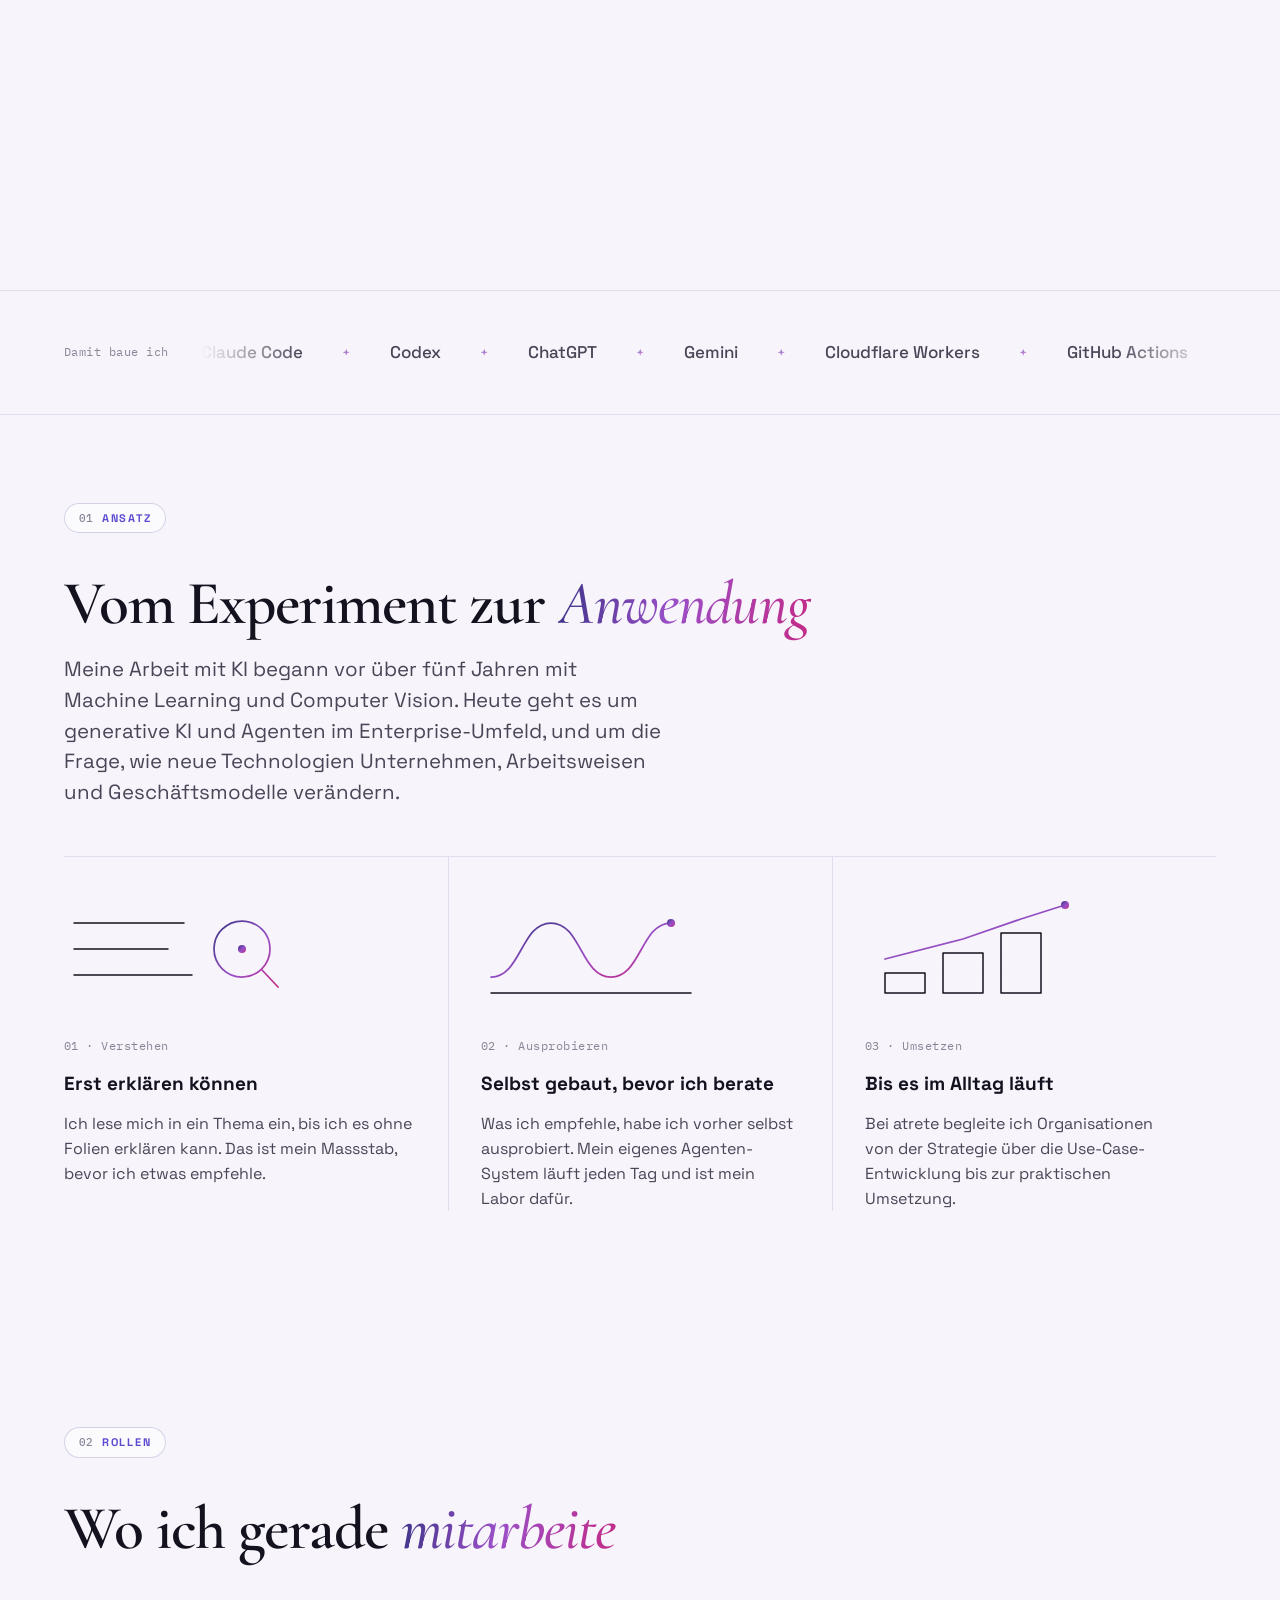
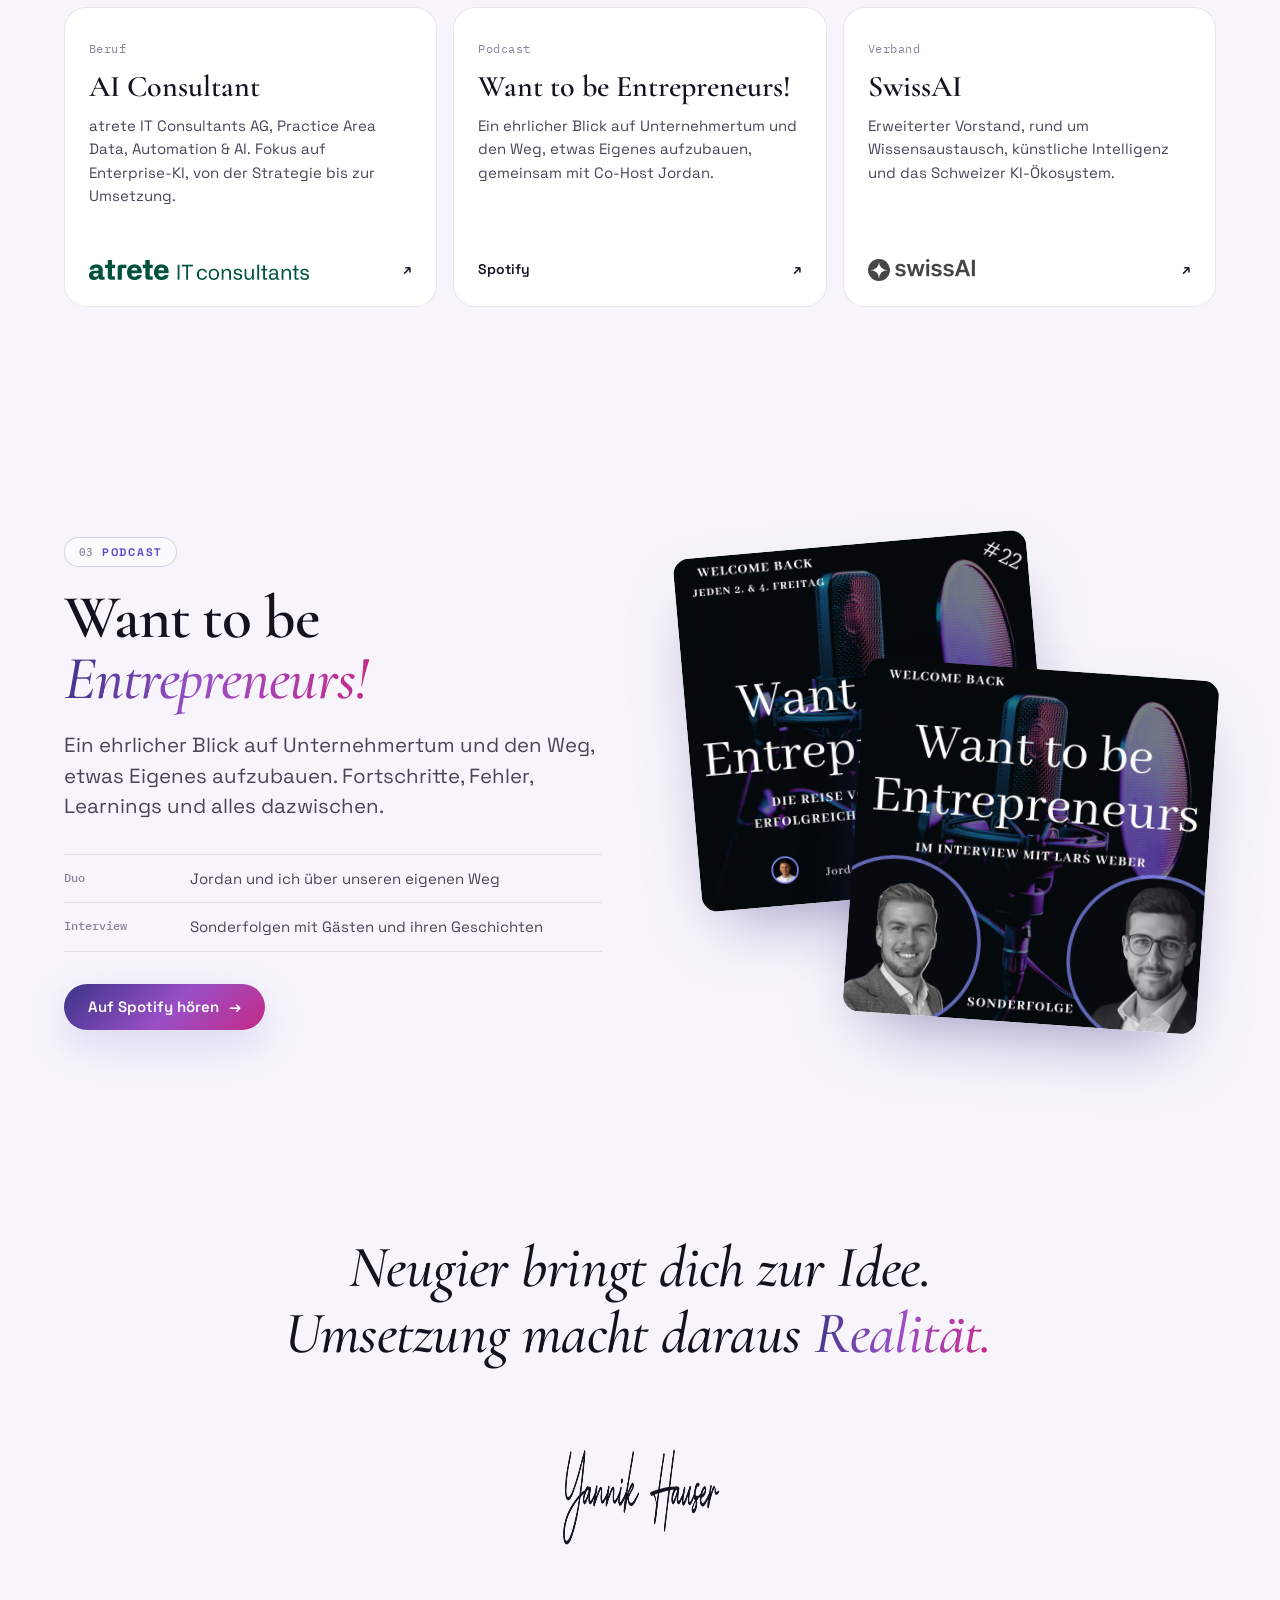
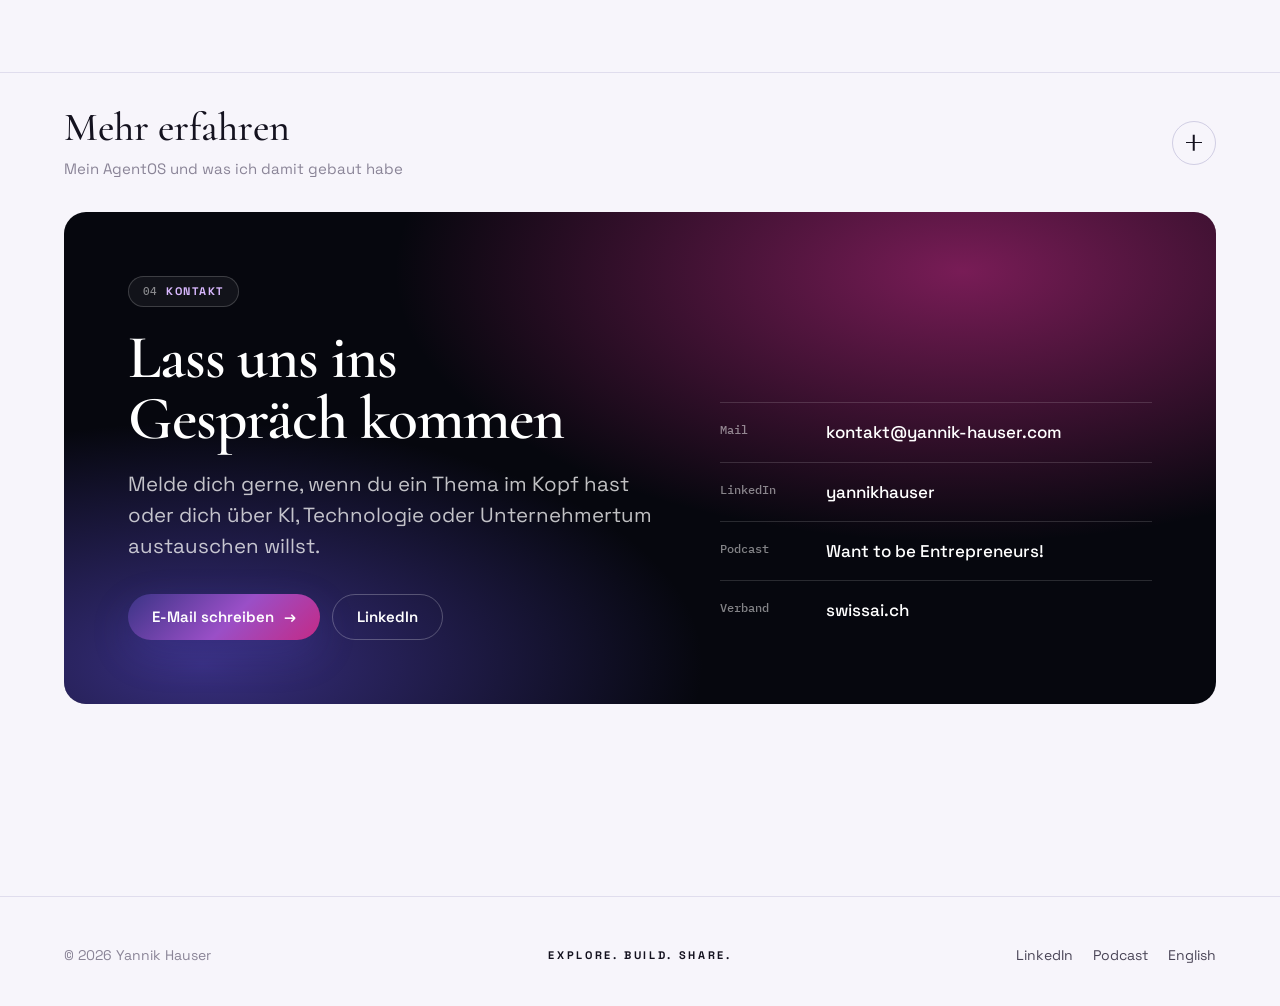
==== commit 42085797: "Move AgentOS and projects into a collapsible, solid monogram tile, new contact address Co-Authored-B" ====
--- a/index.html
+++ b/index.html
@@ -6,31 +6,259 @@
   <title>Yannik Hauser | AI, Agenten und Unternehmertum</title>
   <meta name="description" content="Yannik Hauser ist AI Consultant bei atrete, erweitertes Vorstandsmitglied bei SwissAI und Host von Want to be Entrepreneurs!">
   <link rel="canonical" href="https://yannik-hauser.com/">
+  <link rel="alternate" hreflang="en" href="https://yannik-hauser.com/en/">
+  <link rel="preload" href="/assets/portrait-card.jpg" as="image">
   <link rel="stylesheet" href="/styles.css">
   <script>
   (function(){var d=document.documentElement,K='yh-site-theme';
+  d.classList.add('js');if(!matchMedia('(prefers-reduced-motion: reduce)').matches)d.classList.add('motion');
   try{var t=localStorage.getItem(K);if(t==='dark'||t==='light')d.dataset.theme=t}catch(e){}
   function sync(){var dark=d.dataset.theme==='dark';document.querySelectorAll('.theme-toggle').forEach(function(b){b.setAttribute('aria-pressed',dark)})}
   document.addEventListener('DOMContentLoaded',sync);
   document.addEventListener('click',function(e){var b=e.target.closest&&e.target.closest('.theme-toggle');if(!b)return;d.dataset.theme=d.dataset.theme==='dark'?'light':'dark';try{localStorage.setItem(K,d.dataset.theme)}catch(err){}sync()});
   })();
   </script>
+  <script src="/site.js" defer></script>
 </head>
 <body>
-  <header class="shell nav"><a class="mark" href="/">Yannik Hauser</a><nav class="nav-links" aria-label="Hauptnavigation"><a href="#about">Über mich</a><a href="#roles">Rollen</a><a href="#contact">Kontakt</a><a class="lang" href="/en/" lang="en">EN</a><button class="theme-toggle" type="button" aria-pressed="false" aria-label="Zwischen hellem und dunklem Design wechseln" title="Design wechseln"><svg viewBox="0 0 20 20" width="15" height="15" aria-hidden="true" focusable="false"><circle cx="10" cy="10" r="8.2" fill="none" stroke="currentColor" stroke-width="1.6"/><path d="M10 1.8a8.2 8.2 0 0 1 0 16.4z" fill="currentColor"/></svg></button></nav></header>
-  <main>
-    <section class="shell hero">
-      <div class="hero-copy"><div class="eyebrow">Speaker · AI Consultant · Podcast Host</div><h1>Technologie <span class="gradient">verstehen.</span><br>Realität gestalten.</h1><p class="lede">Ich bewege mich an der Schnittstelle zwischen AI-Hype und Enterprise-Realität, mit Neugier, pragmatischer Umsetzung und echten Beispielen.</p><div class="actions"><a class="button primary" href="#contact">Austauschen</a><a class="button" href="https://www.linkedin.com/in/yannikhauser/" rel="me">LinkedIn</a></div></div>
-      <div class="portrait-wrap"><img class="portrait" src="/assets/portrait.jpg" alt="Portrait von Yannik Hauser" width="2000" height="1334"></div>
-    </section>
-    <div class="shell facts" aria-label="Kurzprofil"><div class="fact"><span>Basis</span>Zürich, Schweiz</div><div class="fact"><span>KI-Erfahrung</span>Mehr als 5 Jahre</div><div class="fact"><span>Themen</span>KI, Agenten, Unternehmertum</div></div>
-    <section class="shell section" id="about"><div class="section-head"><div><div class="eyebrow">01 · Über mich</div><h2>Vom Experiment zur Anwendung.</h2></div><div class="bio"><p>Als AI Consultant bei atrete beschäftige ich mich damit, wie künstliche Intelligenz und Data Automation in Organisationen konkreten Nutzen schaffen. Meine Arbeit mit KI begann vor über fünf Jahren mit Machine Learning und Computer Vision und reicht heute bis zu generativer KI und agentenbasierten Anwendungen im Enterprise-Umfeld.</p><p>Als erweitertes Vorstandsmitglied bei SwissAI, Entrepreneurship-Enthusiast und Host des Podcasts „Want to be Entrepreneurs!“ gehe ich ausserdem der Frage nach, wie neue Technologien Unternehmen, Arbeitsweisen und Geschäftsmodelle verändern.</p><p>Mein Ansatz ist pragmatisch: neue Technologien verstehen, selbst ausprobieren und daraus Anwendungen machen, die in der Praxis funktionieren. Auf der Bühne verbinde ich technologische Entwicklungen mit praktischer Erfahrung und echten Beispielen.</p></div></div>
-      <div class="cards" id="roles"><article class="card"><div class="card-num">01 · BERUF</div><h3>AI Consultant</h3><p>atrete IT Consultants AG, Practice Area Data, Automation &amp; AI. Fokus auf Enterprise-KI, von der Strategie über die Use-Case-Entwicklung bis zur praktischen Umsetzung.</p><img class="card-logo" src="/assets/logos/atrete-white.png" alt="atrete IT Consultants AG" width="1900" height="500" loading="lazy"></article><article class="card"><div class="card-num">02 · PODCAST</div><h3>Want to be Entrepreneurs!</h3><p>Ein ehrlicher Blick auf Unternehmertum und den Weg, etwas Eigenes aufzubauen. Fortschritte, Fehler, Learnings und alles dazwischen.</p></article><article class="card"><div class="card-num">03 · VERBAND</div><h3>SwissAI</h3><p>Mitarbeit im erweiterten Vorstand rund um Wissensaustausch, künstliche Intelligenz und die Entwicklung des Schweizer KI-Ökosystems.</p><img class="card-logo" src="/assets/logos/swissai-white.svg" alt="SwissAI" width="583" height="120" loading="lazy"></article></div>
-      <div class="quote"><p>Neugier bringt dich zur Idee. Umsetzung macht daraus Realität.</p></div>
-    </section>
-    <section class="shell contact" id="contact"><div><div class="eyebrow">02 · Kontakt</div><h2>Lass uns ins Gespräch kommen.</h2><p class="contact-copy">Melde dich gerne, wenn du ein Thema im Kopf hast oder dich über KI, Technologie oder Unternehmertum austauschen willst.</p></div><div class="contact-list"><a href="mailto:yannik.hauser@atrete.ch"><span>Mail</span>yannik.hauser@atrete.ch</a><a href="https://www.linkedin.com/in/yannikhauser/"><span>LinkedIn</span>yannikhauser</a><a href="https://open.spotify.com/show/2ludnaOLildGs1G5aaHVor"><span>Podcast</span>Want to be Entrepreneurs!</a><a href="https://swissai.ch"><span>Verband</span>swissai.ch</a></div></section>
+  <a class="skip" href="#inhalt">Zum Inhalt springen</a>
+  <svg width="0" height="0" style="position:absolute" aria-hidden="true" focusable="false"><defs><linearGradient id="g-brand" x1="0" y1="0" x2="1" y2="1"><stop offset="0" stop-color="#3b3486"/><stop offset=".55" stop-color="#9a4fc7"/><stop offset="1" stop-color="#c42a86"/></linearGradient></defs></svg>
+
+  <header class="site-nav">
+    <div class="wrap nav-pill">
+      <a class="brand" href="/" aria-label="Yannik Hauser, Startseite"><span class="mono-tile"><img src="/assets/brand/mono-white.png" alt="" width="20" height="22"></span><span class="brand-name">Yannik Hauser</span></a>
+      <nav class="nav-links" aria-label="Hauptnavigation">
+        <a href="#ansatz">Ansatz</a><a href="#rollen">Rollen</a><a href="#podcast">Podcast</a><a href="#kontakt">Kontakt</a>
+      </nav>
+      <div class="nav-actions">
+        <a class="lang" href="/en/" lang="en" hreflang="en">EN</a>
+        <button class="theme-toggle" type="button" aria-pressed="false" aria-label="Zwischen hellem und dunklem Design wechseln" title="Design wechseln"><svg viewBox="0 0 20 20" width="15" height="15" aria-hidden="true" focusable="false"><circle cx="10" cy="10" r="8.2" fill="none" stroke="currentColor" stroke-width="1.6"/><path d="M10 1.8a8.2 8.2 0 0 1 0 16.4z" fill="currentColor"/></svg></button>
+        <a class="button primary small" href="mailto:kontakt@yannik-hauser.com?subject=Anfrage%20Vortrag">Vortrag anfragen</a>
+      </div>
+    </div>
+  </header>
+
+  <main id="inhalt">
+    <div class="hero-track">
+      <section class="hero-stage" aria-labelledby="hero-title">
+        <div class="hero-glow" aria-hidden="true"><i class="a"></i><i class="b"></i></div>
+        <div class="wrap hero-grid">
+          <div class="hero-copy">
+            <p class="eyebrow">Speaker · AI Consultant · Podcast Host</p>
+            <h1 class="display" id="hero-title">Zwischen <span class="nb">KI-Hype</span> und <span class="accent nb">Enterprise-Realität</span></h1>
+            <p class="lede">Ich bin AI Consultant bei atrete, sitze im erweiterten Vorstand von SwissAI und spreche im Podcast über Unternehmertum. Mein Ansatz ist pragmatisch: Technologie verstehen, selbst ausprobieren und daraus etwas machen, das in der Praxis läuft.</p>
+            <div class="actions">
+              <a class="button primary" href="mailto:kontakt@yannik-hauser.com?subject=Anfrage%20Vortrag">Vortrag anfragen <span class="arrow" aria-hidden="true">→</span></a>
+              <a class="button" href="https://www.linkedin.com/in/yannikhauser" rel="noopener">LinkedIn</a>
+            </div>
+          </div>
+          <div class="hero-visual">
+            <div class="portrait-card"><img src="/assets/portrait-card.jpg" alt="Portrait von Yannik Hauser" width="800" height="1000" fetchpriority="high"></div>
+            <div class="fact f1"><span class="k">Basis</span><span class="v">Zürich, Schweiz</span></div>
+            <div class="fact f2"><span class="k">KI-Erfahrung</span><span class="v">Mehr als 5 Jahre</span></div>
+            <div class="fact f3"><span class="k">Themen</span><span class="v">KI, Agenten, Unternehmertum</span></div>
+          </div>
+        </div>
+        <div class="scroll-cue mono" aria-hidden="true"><span></span>Scrollen</div>
+        <div class="hero-progress" aria-hidden="true"></div>
+      </section>
+    </div>
+
+    <section class="toolband" aria-label="Werkzeuge">
+      <div class="wrap toolband-inner">
+        <p class="toolband-label mono">Damit baue ich</p>
+        <div class="reel" data-ambient>
+          <div class="reel-track">
+            <ul><li>Claude Code</li><li>Codex</li><li>ChatGPT</li><li>Gemini</li><li>Cloudflare Workers</li><li>GitHub Actions</li><li>Notion</li><li>Replicate</li><li>Python</li></ul>
+            <ul aria-hidden="true"><li>Claude Code</li><li>Codex</li><li>ChatGPT</li><li>Gemini</li><li>Cloudflare Workers</li><li>GitHub Actions</li><li>Notion</li><li>Replicate</li><li>Python</li></ul>
+          </div>
+        </div>
+      </div>
+    </section>
+
+    <section class="section" id="ansatz" aria-labelledby="ansatz-title">
+      <div class="wrap">
+        <div class="section-head">
+          <p class="eyebrow"><span class="num">01</span> Ansatz</p>
+          <h2 class="h2" id="ansatz-title">Vom Experiment zur <span class="accent">Anwendung</span></h2>
+          <p class="lede">Meine Arbeit mit KI begann vor über fünf Jahren mit Machine Learning und Computer Vision. Heute geht es um generative KI und Agenten im Enterprise-Umfeld, und um die Frage, wie neue Technologien Unternehmen, Arbeitsweisen und Geschäftsmodelle verändern.</p>
+        </div>
+        <div class="approach">
+          <article data-build>
+            <svg class="sketch" viewBox="0 0 220 120" aria-hidden="true"><path class="ln" pathLength="1" d="M10 34H120M10 60H104M10 86H128"/><path class="hl" pathLength="1" d="M150 60a28 28 0 1 0 56 0a28 28 0 1 0-56 0M198 81l16 17"/><circle class="dot" cx="178" cy="60" r="4"/></svg>
+            <span class="step mono">01 · Verstehen</span>
+            <h3 class="h3">Erst erklären können</h3>
+            <p>Ich lese mich in ein Thema ein, bis ich es ohne Folien erklären kann. Das ist mein Massstab, bevor ich etwas empfehle.</p>
+          </article>
+          <article data-build>
+            <svg class="sketch" viewBox="0 0 220 120" aria-hidden="true"><path class="ln" pathLength="1" d="M10 104H210"/><path class="hl" pathLength="1" d="M10 88C40 88 40 34 70 34S100 88 130 88 160 34 190 34"/><circle class="dot" cx="190" cy="34" r="4"/></svg>
+            <span class="step mono">02 · Ausprobieren</span>
+            <h3 class="h3">Selbst gebaut, bevor ich berate</h3>
+            <p>Was ich empfehle, habe ich vorher selbst ausprobiert. Mein eigenes Agenten-System läuft jeden Tag und ist mein Labor dafür.</p>
+          </article>
+          <article data-build>
+            <svg class="sketch" viewBox="0 0 220 120" aria-hidden="true"><path class="ln" pathLength="1" d="M20 104h40V84H20ZM78 104h40V64H78ZM136 104h40V44h-40Z"/><path class="hl" pathLength="1" d="M20 70 98 50 156 30 200 16"/><circle class="dot" cx="200" cy="16" r="4"/></svg>
+            <span class="step mono">03 · Umsetzen</span>
+            <h3 class="h3">Bis es im Alltag läuft</h3>
+            <p>Bei atrete begleite ich Organisationen von der Strategie über die Use-Case-Entwicklung bis zur praktischen Umsetzung.</p>
+          </article>
+        </div>
+      </div>
+    </section>
+
+    <section class="section" id="rollen" aria-labelledby="rollen-title">
+      <div class="wrap">
+        <div class="section-head">
+          <p class="eyebrow"><span class="num">02</span> Rollen</p>
+          <h2 class="h2" id="rollen-title">Wo ich gerade <span class="accent">mitarbeite</span></h2>
+        </div>
+        <div class="roles">
+          <a class="role" href="https://www.atrete.ch" rel="noopener">
+            <span class="mono">Beruf</span>
+            <h3>AI Consultant</h3>
+            <p>atrete IT Consultants AG, Practice Area Data, Automation &amp; AI. Fokus auf Enterprise-KI, von der Strategie bis zur Umsetzung.</p>
+            <span class="card-foot"><img class="card-logo brand-color on-light" src="/assets/logos/atrete-it-consultants-green.png" alt="atrete IT consultants" width="220" height="20"><img class="card-logo brand-color on-dark" src="/assets/logos/atrete-it-consultants-white.png" alt="" width="220" height="20"><span class="go" aria-hidden="true">↗</span></span>
+          </a>
+          <a class="role" href="https://open.spotify.com/show/2ludnaOLildGs1G5aaHVor" rel="noopener">
+            <span class="mono">Podcast</span>
+            <h3>Want to be Entrepreneurs!</h3>
+            <p>Ein ehrlicher Blick auf Unternehmertum und den Weg, etwas Eigenes aufzubauen, gemeinsam mit Co-Host Jordan.</p>
+            <span class="card-foot"><span>Spotify</span><span class="go" aria-hidden="true">↗</span></span>
+          </a>
+          <a class="role" href="https://swissai.ch" rel="noopener">
+            <span class="mono">Verband</span>
+            <h3>SwissAI</h3>
+            <p>Erweiterter Vorstand, rund um Wissensaustausch, künstliche Intelligenz und das Schweizer KI-Ökosystem.</p>
+            <span class="card-foot"><img class="card-logo" src="/assets/logos/swissai-white.svg" alt="SwissAI" width="107" height="22"><span class="go" aria-hidden="true">↗</span></span>
+          </a>
+        </div>
+      </div>
+    </section>
+
+    <section class="section" id="podcast" aria-labelledby="podcast-title">
+      <div class="wrap podcast">
+        <div>
+          <p class="eyebrow"><span class="num">03</span> Podcast</p>
+          <h2 class="h2" id="podcast-title">Want to be <span class="accent">Entrepreneurs!</span></h2>
+          <p class="lede" style="margin-top:var(--s5)">Ein ehrlicher Blick auf Unternehmertum und den Weg, etwas Eigenes aufzubauen. Fortschritte, Fehler, Learnings und alles dazwischen.</p>
+          <ul class="formats">
+            <li><b>Duo</b><span>Jordan und ich über unseren eigenen Weg</span></li>
+            <li><b>Interview</b><span>Sonderfolgen mit Gästen und ihren Geschichten</span></li>
+          </ul>
+          <a class="button primary" href="https://open.spotify.com/show/2ludnaOLildGs1G5aaHVor" rel="noopener">Auf Spotify hören <span class="arrow" aria-hidden="true">→</span></a>
+        </div>
+        <div class="covers">
+          <div class="cover c1"><img src="/assets/podcast/cover-duo.jpg" alt="Podcast-Cover: Duo-Folge mit Jordan und Yannik" width="720" height="720" loading="lazy"></div>
+          <div class="cover c2"><img src="/assets/podcast/cover-interview.jpg" alt="Podcast-Cover: Interview-Sonderfolge" width="720" height="720" loading="lazy"></div>
+        </div>
+      </div>
+    </section>
+
+    <section class="quote" aria-label="Leitsatz">
+      <div class="wrap">
+        <blockquote>Neugier bringt dich zur Idee. Umsetzung macht daraus <span class="accent">Realität.</span></blockquote>
+        <img class="sign on-light" src="/assets/brand/sign-ink.png" alt="Signatur Yannik Hauser" width="440" height="177" loading="lazy">
+        <img class="sign on-dark" src="/assets/brand/sign-white.png" alt="" width="440" height="177" loading="lazy">
+      </div>
+    </section>
+
+    <details class="more" id="mehr">
+      <summary><span class="wrap more-bar"><span class="more-title">Mehr erfahren</span><span class="more-sub">Mein AgentOS und was ich damit gebaut habe</span><span class="more-icon" aria-hidden="true"></span></span></summary>
+      <div class="os-track" id="agentos">
+        <section class="section os-section" aria-labelledby="os-title">
+          <div class="wrap os-stage">
+            <div>
+              <p class="eyebrow">AgentOS</p>
+              <h2 class="h2" id="os-title">Mein Betriebssystem für die Arbeit mit <span class="accent">Agenten</span></h2>
+              <ol class="os-phases">
+                <li class="active"><button type="button"><span class="n">01</span><span class="t">Workstations</span><span class="d"><span>18 Arbeitsbereiche, von E-Mail über Podcast bis Steuern. Jede Aufgabe landet dort, wo ihr Kontext liegt.</span></span></button></li>
+                <li><button type="button"><span class="n">02</span><span class="t">Skills</span><span class="d"><span>Wiederkehrende Abläufe sind als Markdown-Datei beschrieben. Ein Agent liest die Datei und arbeitet sie Schritt für Schritt ab.</span></span></button></li>
+                <li><button type="button"><span class="n">03</span><span class="t">Memory</span><span class="d"><span>Was gilt, steht an genau einer Stelle. Entscheidungen, Kontakte und der Stand eines Projekts überleben jede Session.</span></span></button></li>
+                <li><button type="button"><span class="n">04</span><span class="t">Review</span><span class="d"><span>Jeden Sonntag fasst ein geplanter Lauf die Woche zusammen und räumt auf, was auseinandergelaufen ist.</span></span></button></li>
+              </ol>
+            </div>
+            <div class="os-screen" data-ambient aria-hidden="true">
+              <div class="bar"><b>~/AgentOS</b><span>claude · aktiv</span></div>
+              <div class="ws-grid">
+                <span class="ws reveal" style="--at:.05">E-Mail</span><span class="ws hot reveal" style="--at:.1">Content</span><span class="ws reveal" style="--at:.15">Consulting</span><span class="ws reveal" style="--at:.2">Finanzen</span><span class="ws reveal" style="--at:.25">Fitness</span><span class="ws reveal" style="--at:.3">Reisen</span>
+                <span class="ws reveal" style="--at:.35">Ideen</span><span class="ws reveal" style="--at:.4">Verträge</span><span class="ws reveal" style="--at:.45">General</span><span class="ws reveal" style="--at:.5">Growth</span><span class="ws hot reveal" style="--at:.55">Dev</span><span class="ws reveal" style="--at:.6">Health</span>
+                <span class="ws reveal" style="--at:.65">Research</span><span class="ws hot reveal" style="--at:.7">SwissAI</span><span class="ws reveal" style="--at:.75">Security</span><span class="ws reveal" style="--at:.8">Decks</span><span class="ws reveal" style="--at:.85">Freelance</span><span class="ws reveal" style="--at:.9">Steuern</span>
+              </div>
+              <div class="os-layer">
+                <span class="chip reveal" style="--at:1.15"><i></i>session-start-skill.md</span>
+                <span class="chip reveal" style="--at:1.35"><i></i>skill-creator-skill.md</span>
+                <span class="chip reveal" style="--at:1.55"><i></i>no-fluff-skill.md</span>
+              </div>
+              <div class="memory reveal" style="--at:2.2"><span>MEMORY.md</span><span>eine Quelle je Fakt</span></div>
+              <div class="review reveal" style="--at:3.2"><span class="pulse"></span><span>Sonntag 11:00 · Weekly Review · Drift-Check</span></div>
+            </div>
+          </div>
+        </section>
+      </div>
+
+      <section class="section" id="projekte" aria-labelledby="projekte-title">
+        <div class="wrap">
+          <div class="section-head">
+            <p class="eyebrow">Projekte</p>
+            <h2 class="h2" id="projekte-title">Gebaut, weil ich es selbst <span class="accent">brauchte</span></h2>
+          </div>
+          <div class="tabs" role="tablist" aria-label="Projekte">
+            <button class="tab" role="tab" id="tab-1" aria-controls="panel-1" aria-selected="true">Terminabstimmung<span class="meter"></span></button>
+            <button class="tab" role="tab" id="tab-2" aria-controls="panel-2" aria-selected="false" tabindex="-1">Podcast-Briefing<span class="meter"></span></button>
+            <button class="tab" role="tab" id="tab-3" aria-controls="panel-3" aria-selected="false" tabindex="-1">Workflow-Cockpit<span class="meter"></span></button>
+            <button class="tab" role="tab" id="tab-4" aria-controls="panel-4" aria-selected="false" tabindex="-1">Design System<span class="meter"></span></button>
+          </div>
+          <div class="panels">
+            <article class="panel" role="tabpanel" id="panel-1" aria-labelledby="tab-1">
+              <div><h3>Terminabstimmung</h3><p>Mein eigener Ersatz für Doodle. Umfrage anlegen, Link verschicken, Antworten sehen. Agenten können Umfragen auch direkt über eine API anlegen.</p></div>
+              <dl class="spec"><div><dt>Stack</dt><dd>Cloudflare Workers, D1</dd></div><div><dt>Prinzip</dt><dd>Termine finden ohne Drittanbieter</dd></div><div><dt>Status</dt><dd>Live seit Oktober 2026</dd></div></dl>
+            </article>
+            <article class="panel" role="tabpanel" id="panel-2" aria-labelledby="tab-2" hidden>
+              <div><h3>Podcast-Briefing</h3><p>Ein tägliches Mail-Briefing zur neuesten Folge eines Börsen-Podcasts. Ein geplanter Job holt die Folge und lässt sie zusammenfassen.</p></div>
+              <dl class="spec"><div><dt>Stack</dt><dd>GitHub Actions, ein günstiges Sprachmodell</dd></div><div><dt>Prinzip</dt><dd>Festes Gerüst im Code, KI nur in dem einen Schritt, der sie braucht</dd></div><div><dt>Status</dt><dd>Im Umbau</dd></div></dl>
+            </article>
+            <article class="panel" role="tabpanel" id="panel-3" aria-labelledby="tab-3" hidden>
+              <div><h3>Workflow-Cockpit</h3><p>Eine Übersicht über alle Workflows und Skills in meinem AgentOS. Ein Generator liest jede CLAUDE.md und baut die Seite jede Woche neu.</p></div>
+              <dl class="spec"><div><dt>Stack</dt><dd>Markdown als Quelle, Cloudflare, Zugriff nur mit Login</dd></div><div><dt>Prinzip</dt><dd>Die Übersicht wird abgeleitet, nie von Hand gepflegt</dd></div><div><dt>Status</dt><dd>Live seit August 2026, privat</dd></div></dl>
+            </article>
+            <article class="panel" role="tabpanel" id="panel-4" aria-labelledby="tab-4" hidden>
+              <div><h3>Design System</h3><p>Mein persönliches Design System als Referenz für Agenten. Über eine llms.txt kann jedes Modell Farben, Schriften und Regeln direkt lesen.</p></div>
+              <dl class="spec"><div><dt>Stack</dt><dd>Tokens als JSON und CSS, llms.txt</dd></div><div><dt>Prinzip</dt><dd>Eine Quelle für Mensch und Maschine</dd></div><div><dt>Status</dt><dd>Live seit Oktober 2026</dd></div></dl>
+            </article>
+          </div>
+        </div>
+      </section>
+    </details>
+
+    <section class="section" id="kontakt" aria-labelledby="kontakt-title" style="padding-top:0">
+      <div class="wrap">
+        <div class="contact-card">
+          <div>
+            <p class="eyebrow"><span class="num">04</span> Kontakt</p>
+            <h2 class="h2" id="kontakt-title">Lass uns ins Gespräch kommen</h2>
+            <p class="lede">Melde dich gerne, wenn du ein Thema im Kopf hast oder dich über KI, Technologie oder Unternehmertum austauschen willst.</p>
+            <div class="actions">
+              <a class="button primary" href="mailto:kontakt@yannik-hauser.com">E-Mail schreiben <span class="arrow" aria-hidden="true">→</span></a>
+              <a class="button" href="https://www.linkedin.com/in/yannikhauser" rel="noopener">LinkedIn</a>
+            </div>
+          </div>
+          <dl class="contact-list">
+            <div><dt>Mail</dt><dd><a href="mailto:kontakt@yannik-hauser.com">kontakt@yannik-hauser.com</a></dd></div>
+            <div><dt>LinkedIn</dt><dd><a href="https://www.linkedin.com/in/yannikhauser" rel="noopener">yannikhauser</a></dd></div>
+            <div><dt>Podcast</dt><dd><a href="https://open.spotify.com/show/2ludnaOLildGs1G5aaHVor" rel="noopener">Want to be Entrepreneurs!</a></dd></div>
+            <div><dt>Verband</dt><dd><a href="https://swissai.ch" rel="noopener">swissai.ch</a></dd></div>
+          </dl>
+        </div>
+      </div>
+    </section>
   </main>
-  <footer class="shell"><span>© 2026 Yannik Hauser</span><span>Explore. Build. Share.</span></footer>
+
+  <footer class="site-footer">
+    <div class="wrap footer-grid">
+      <span>© 2026 Yannik Hauser</span>
+      <span class="tagline">Explore. Build. Share.</span>
+      <nav class="footer-links" aria-label="Weitere Links"><a href="https://www.linkedin.com/in/yannikhauser" rel="noopener">LinkedIn</a><a href="https://open.spotify.com/show/2ludnaOLildGs1G5aaHVor" rel="noopener">Podcast</a><a href="/en/" lang="en">English</a></nav>
+    </div>
+  </footer>
 </body>
 </html>
-
--- a/styles.css
+++ b/styles.css
@@ -106,7 +106,7 @@
 .nav-pill{pointer-events:auto;position:relative;display:grid;grid-template-columns:auto 1fr auto;align-items:center;gap:var(--s6);min-height:56px;padding:8px 8px 8px 10px;border-radius:var(--r-card);background:var(--glass);-webkit-backdrop-filter:blur(22px) saturate(1.18);backdrop-filter:blur(22px) saturate(1.18);box-shadow:inset 0 1px 0 rgba(255,255,255,.5)}
 .nav-pill:before{content:"";position:absolute;inset:0;padding:1px;border-radius:inherit;background:var(--glass-rim);-webkit-mask:linear-gradient(#000 0 0) content-box,linear-gradient(#000 0 0);-webkit-mask-composite:xor;mask-composite:exclude;pointer-events:none}
 .brand{display:inline-flex;align-items:center;gap:10px;text-decoration:none;font:600 15px/1 var(--sans)}
-.mono-tile{display:grid;place-items:center;width:34px;height:34px;border-radius:11px;background:linear-gradient(140deg,#3b3486,#9a4fc7 65%,#c42a86)}
+.mono-tile{display:grid;place-items:center;width:34px;height:34px;border-radius:11px;background:#3b3486}
 .mono-tile img{width:20px;height:auto}
 .nav-links{display:flex;justify-content:center;gap:var(--s1)}
 .nav-links a{padding:8px 12px;border-radius:var(--r-pill);font-size:14px;font-weight:500;text-decoration:none;color:var(--body);transition:color var(--dur-fast) var(--ease),background-color var(--dur-fast) var(--ease)}
@@ -216,10 +216,7 @@
 
 /* ---------- AgentOS: gepinnt, --step (0..4) kommt vom Scroll ---------- */
 .os-track{--step:4;position:relative}
-.motion .os-track.is-pinned{height:380vh;--step:0}
 .os-stage{display:grid;grid-template-columns:minmax(0,.9fr) minmax(0,1.1fr);gap:clamp(32px,5vw,72px);align-items:center}
-.is-pinned .os-section{height:100%;padding:0}
-.is-pinned .os-stage{position:sticky;top:0;height:100vh;height:100svh;padding-top:72px}
 .os-phases{display:grid;gap:0;margin:var(--s8) 0 0;padding:0;list-style:none;counter-reset:ph}
 .os-phases li{border-top:1px solid var(--line)}
 .os-phases li:last-child{border-bottom:1px solid var(--line)}
@@ -229,9 +226,6 @@
 .os-phases .d{grid-column:2;margin:6px 0 0;color:var(--body);font-size:15px;line-height:1.55}
 .os-phases li.active .t,.os-track:not(.is-pinned) .os-phases .t{color:var(--text)}
 .os-phases li.active .n{color:var(--brand)}
-.js .is-pinned .os-phases .d{display:grid;grid-template-rows:0fr;margin:0;opacity:0;transition:grid-template-rows var(--dur-enter) var(--ease),opacity var(--dur) var(--ease),margin var(--dur) var(--ease)}
-.js .is-pinned .os-phases .d>span{overflow:hidden}
-.js .is-pinned .os-phases li.active .d{grid-template-rows:1fr;opacity:1;margin-top:6px}
 
 .os-screen{position:relative;border-radius:var(--r-tile);padding:clamp(18px,2.4vw,30px);background:#06070e;color:#fff;overflow:hidden;isolation:isolate;border:1px solid rgba(255,255,255,.08)}
 .os-screen:before{content:"";position:absolute;inset:0;z-index:-1;background:radial-gradient(85% 95% at 78% 12%,rgba(196,42,134,.45),transparent 58%),radial-gradient(75% 85% at 12% 92%,rgba(91,75,208,.5),transparent 58%)}
@@ -329,6 +323,22 @@
 /* ---------- 404 ---------- */
 .notfound{min-height:100vh;min-height:100svh;display:grid;align-items:center;padding:120px 0 64px;position:relative;overflow:clip}
 
+/* ---------- Mehr erfahren: AgentOS und Projekte, standardmaessig zugeklappt ---------- */
+.more{border-top:1px solid var(--line)}
+.more summary{list-style:none;cursor:pointer}
+.more summary::-webkit-details-marker{display:none}
+.more-bar{display:grid;grid-template-columns:1fr auto;align-items:center;column-gap:var(--s4);padding-block:var(--s8)}
+.more-title{font:500 clamp(28px,3.4vw,40px)/1.1 var(--serif);color:var(--text)}
+.more-sub{grid-row:2;margin-top:var(--s2);color:var(--muted);font-size:15px}
+.more-icon{grid-row:1/3;grid-column:2;position:relative;width:44px;height:44px;border:1px solid var(--line-strong);border-radius:50%;transition:border-color var(--dur) var(--ease),transform var(--dur) var(--ease)}
+.more-icon:before,.more-icon:after{content:"";position:absolute;inset:50% 13px auto;height:1.5px;margin-top:-.75px;background:currentColor}
+.more-icon:after{transform:rotate(90deg);transition:transform var(--dur) var(--ease)}
+.more summary:hover .more-icon{border-color:var(--brand)}
+.more[open] .more-icon:after{transform:rotate(0)}
+.more summary:focus-visible{outline:none}
+.more summary:focus-visible .more-icon{outline:2px solid var(--focus);outline-offset:3px}
+.more[open]>:not(summary){animation:enter var(--dur-enter) var(--ease) both}
+
 /* ---------- Reduced Motion: alles bleibt sichtbar, nichts bewegt sich ---------- */
 @media (prefers-reduced-motion:reduce){
   *,*:before,*:after{animation:none!important;transition-duration:.01ms!important;scroll-behavior:auto!important}
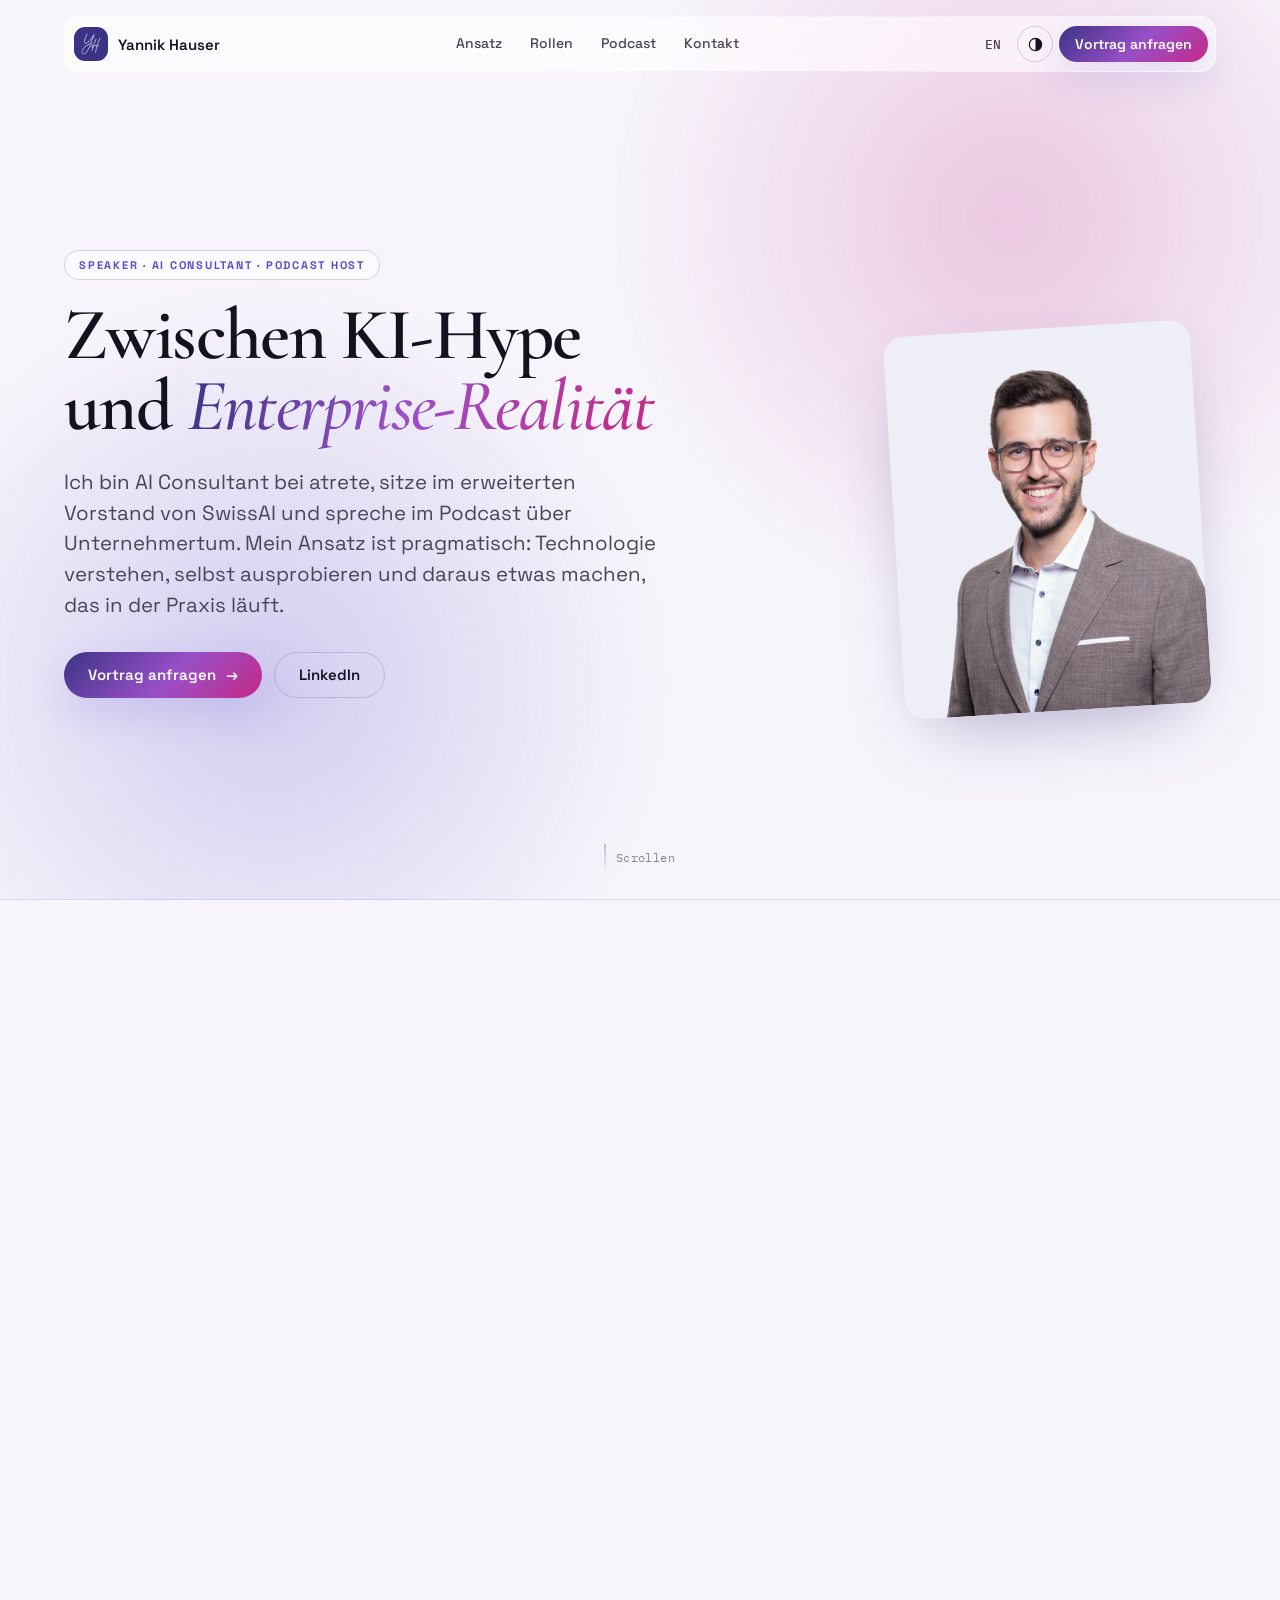
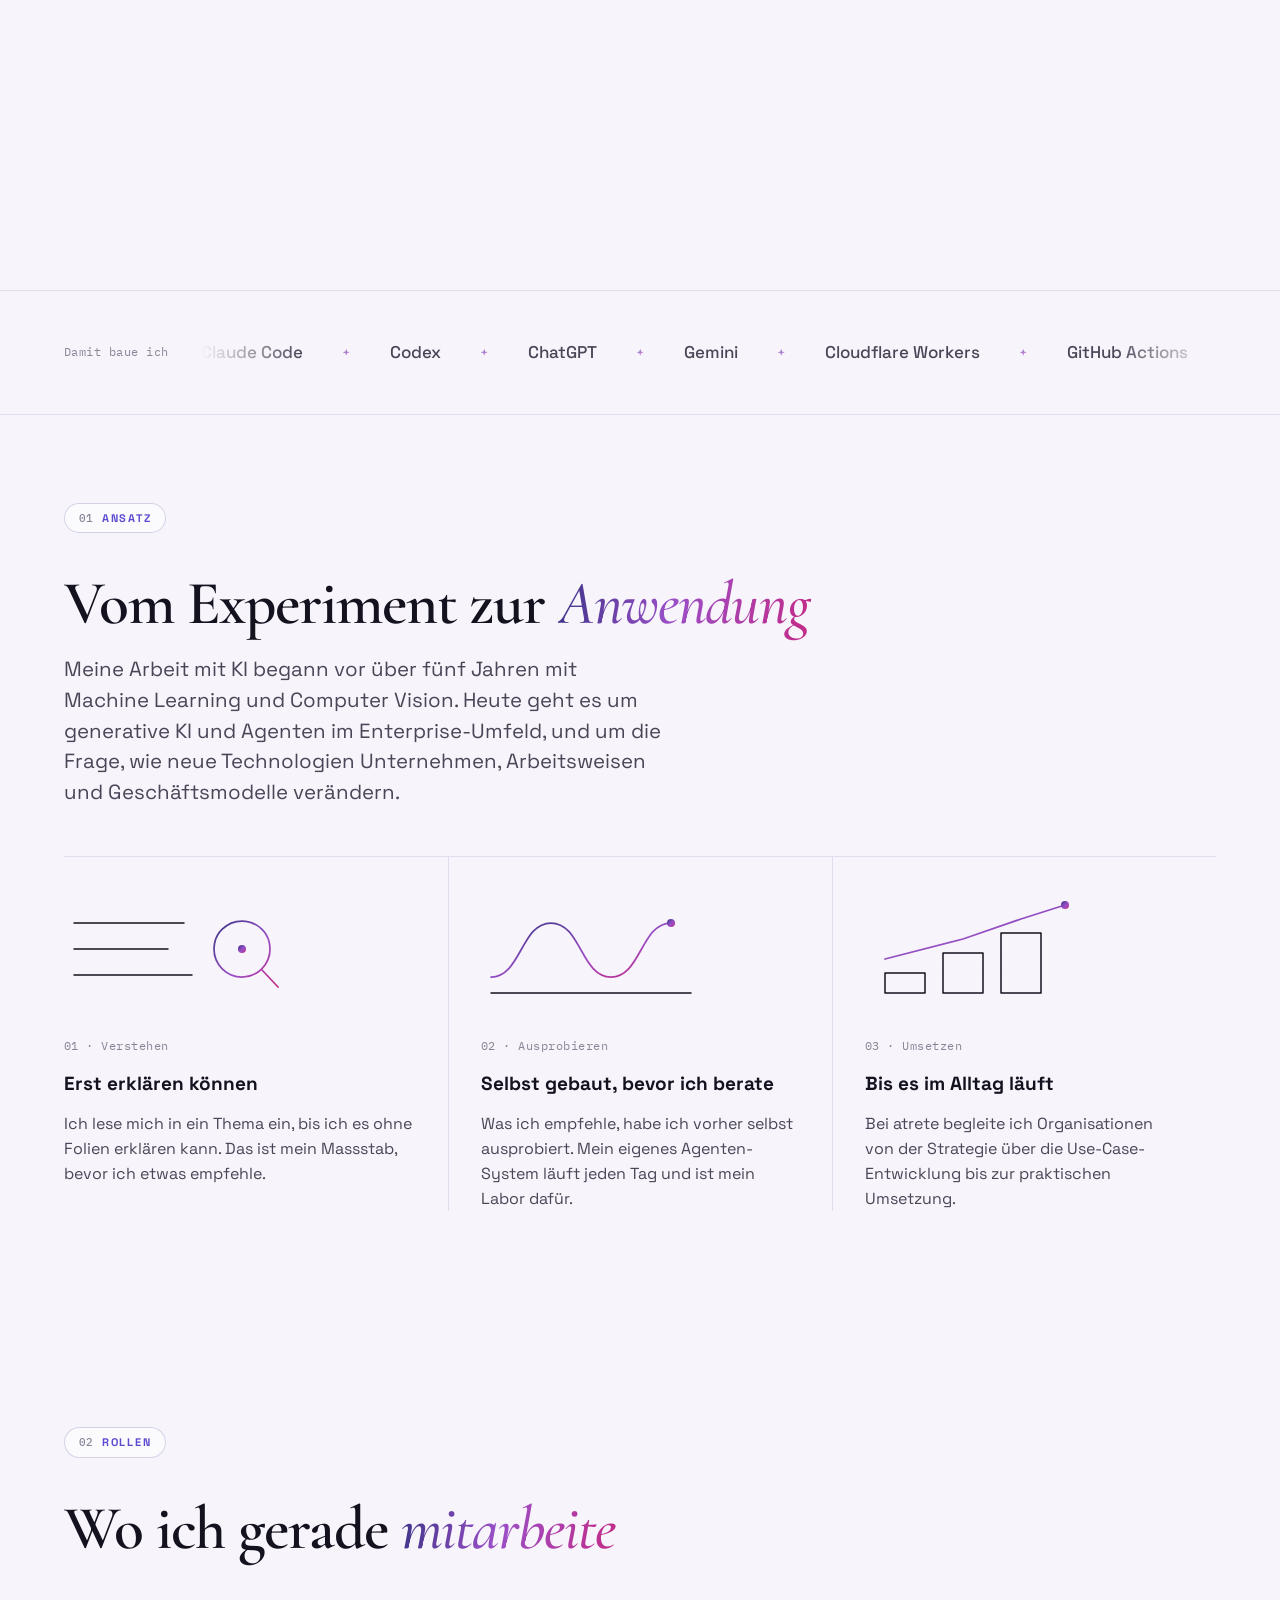
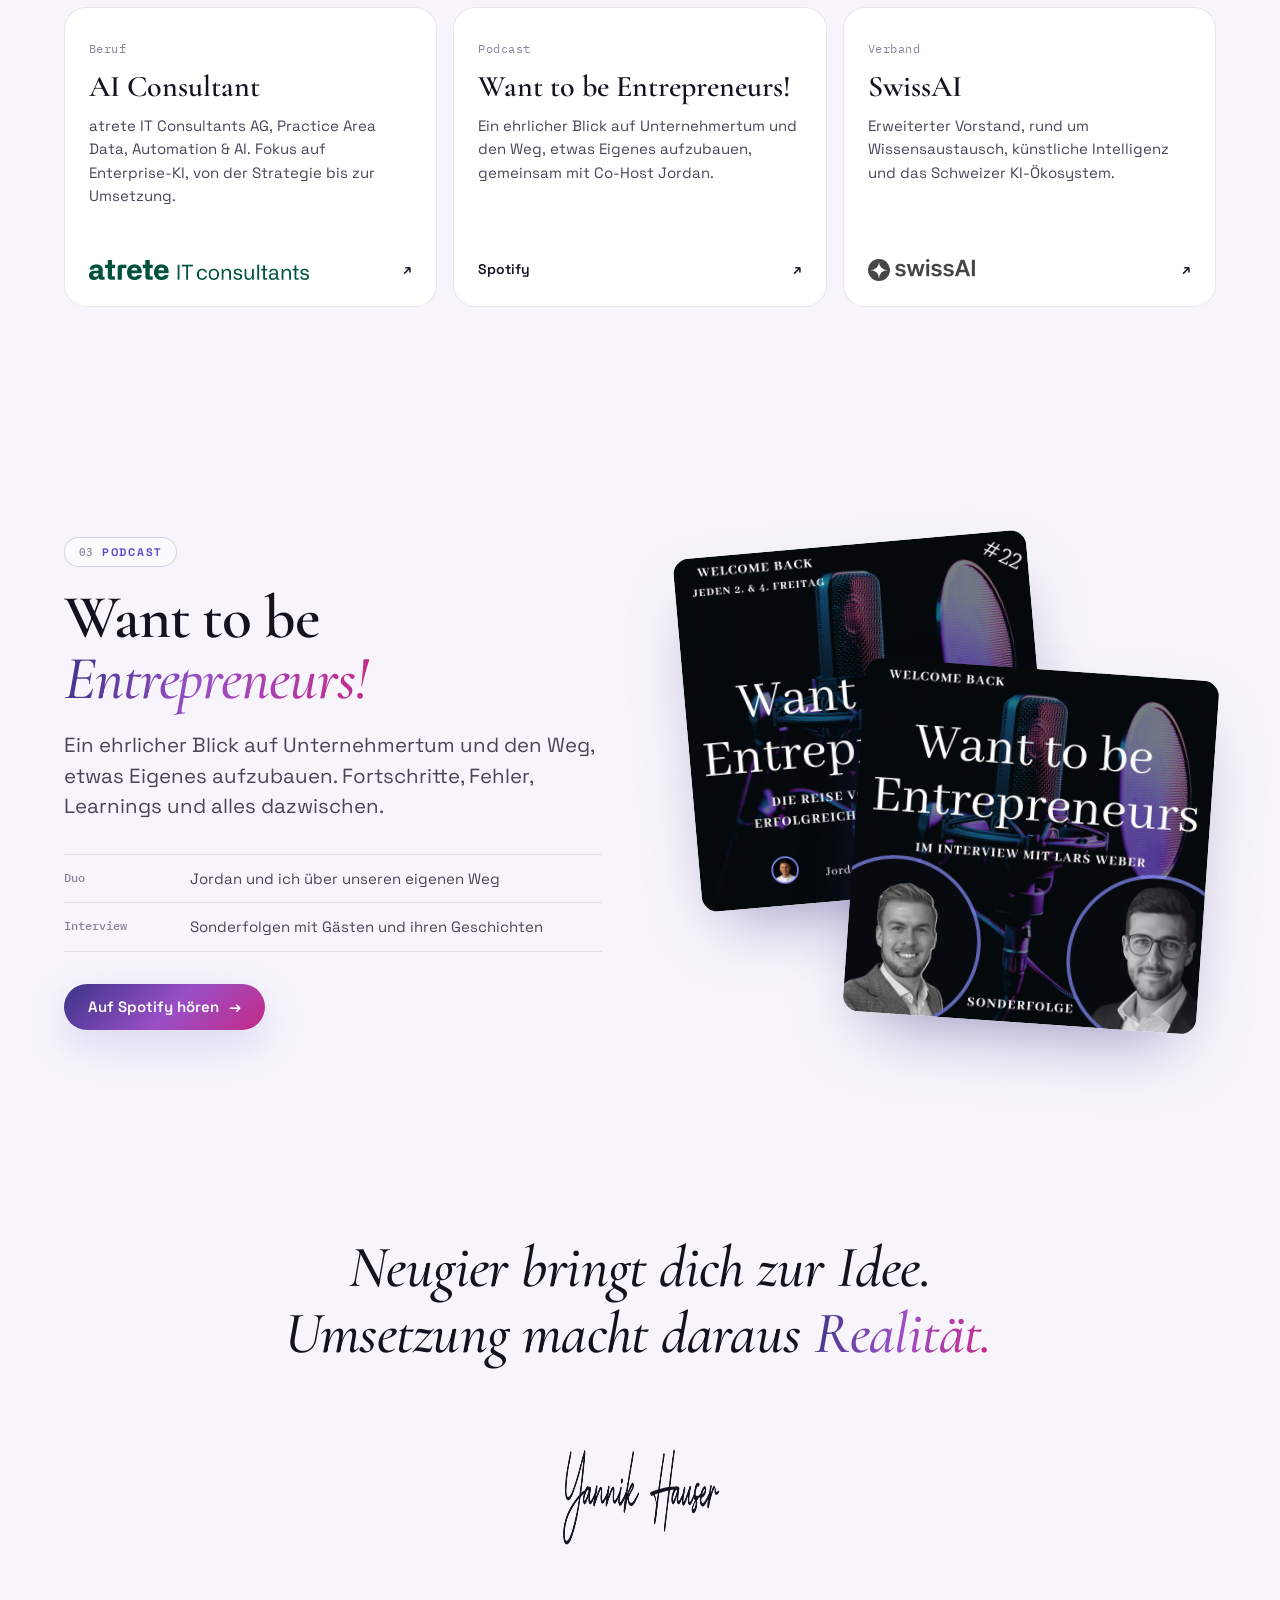
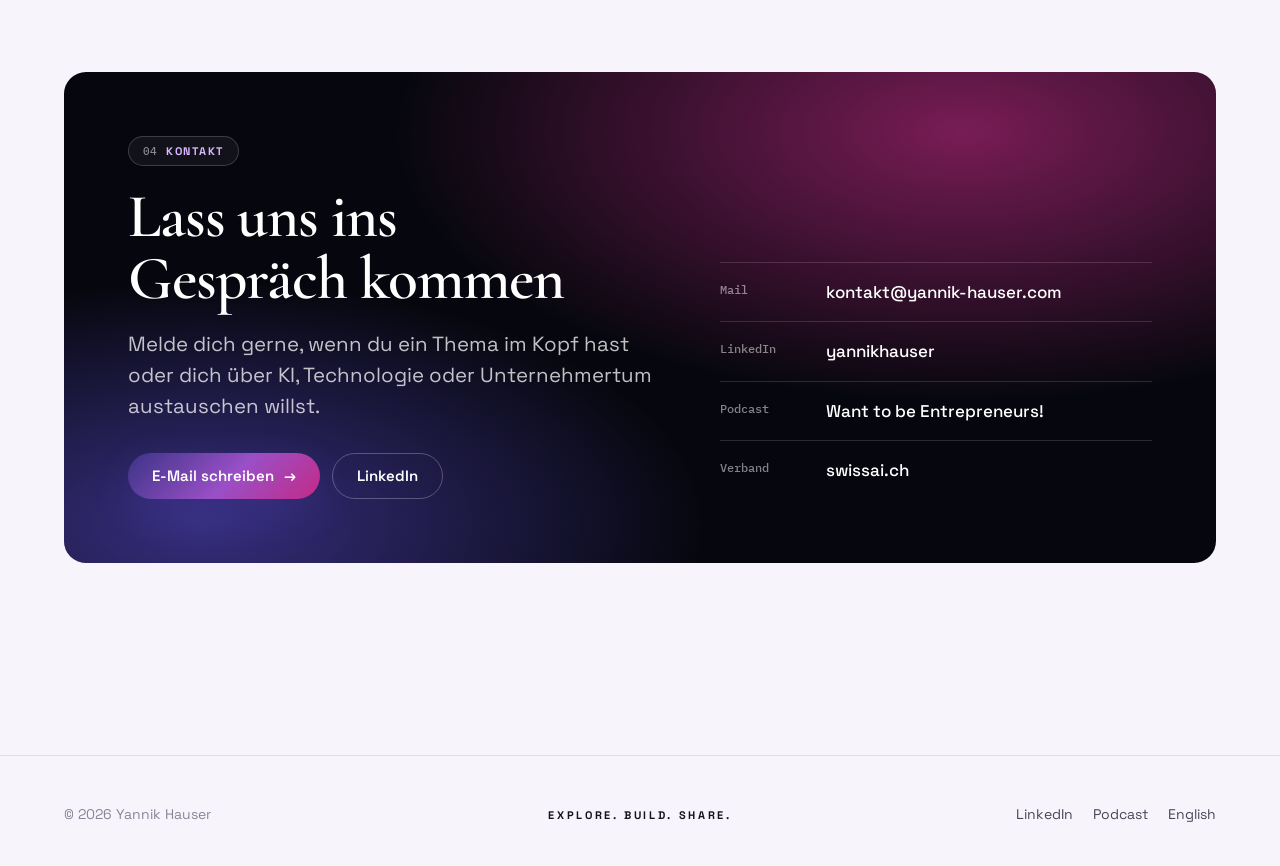
==== commit 33f27789: "Prod only: remove AgentOS and projects section Co-Authored-By: Claude Opus 5.5 <noreply@anthropic.co" ====
--- a/index.html
+++ b/index.html
@@ -162,74 +162,6 @@
       </div>
     </section>
 
-    <details class="more" id="mehr">
-      <summary><span class="wrap more-bar"><span class="more-title">Mehr erfahren</span><span class="more-sub">Mein AgentOS und was ich damit gebaut habe</span><span class="more-icon" aria-hidden="true"></span></span></summary>
-      <div class="os-track" id="agentos">
-        <section class="section os-section" aria-labelledby="os-title">
-          <div class="wrap os-stage">
-            <div>
-              <p class="eyebrow">AgentOS</p>
-              <h2 class="h2" id="os-title">Mein Betriebssystem für die Arbeit mit <span class="accent">Agenten</span></h2>
-              <ol class="os-phases">
-                <li class="active"><button type="button"><span class="n">01</span><span class="t">Workstations</span><span class="d"><span>18 Arbeitsbereiche, von E-Mail über Podcast bis Steuern. Jede Aufgabe landet dort, wo ihr Kontext liegt.</span></span></button></li>
-                <li><button type="button"><span class="n">02</span><span class="t">Skills</span><span class="d"><span>Wiederkehrende Abläufe sind als Markdown-Datei beschrieben. Ein Agent liest die Datei und arbeitet sie Schritt für Schritt ab.</span></span></button></li>
-                <li><button type="button"><span class="n">03</span><span class="t">Memory</span><span class="d"><span>Was gilt, steht an genau einer Stelle. Entscheidungen, Kontakte und der Stand eines Projekts überleben jede Session.</span></span></button></li>
-                <li><button type="button"><span class="n">04</span><span class="t">Review</span><span class="d"><span>Jeden Sonntag fasst ein geplanter Lauf die Woche zusammen und räumt auf, was auseinandergelaufen ist.</span></span></button></li>
-              </ol>
-            </div>
-            <div class="os-screen" data-ambient aria-hidden="true">
-              <div class="bar"><b>~/AgentOS</b><span>claude · aktiv</span></div>
-              <div class="ws-grid">
-                <span class="ws reveal" style="--at:.05">E-Mail</span><span class="ws hot reveal" style="--at:.1">Content</span><span class="ws reveal" style="--at:.15">Consulting</span><span class="ws reveal" style="--at:.2">Finanzen</span><span class="ws reveal" style="--at:.25">Fitness</span><span class="ws reveal" style="--at:.3">Reisen</span>
-                <span class="ws reveal" style="--at:.35">Ideen</span><span class="ws reveal" style="--at:.4">Verträge</span><span class="ws reveal" style="--at:.45">General</span><span class="ws reveal" style="--at:.5">Growth</span><span class="ws hot reveal" style="--at:.55">Dev</span><span class="ws reveal" style="--at:.6">Health</span>
-                <span class="ws reveal" style="--at:.65">Research</span><span class="ws hot reveal" style="--at:.7">SwissAI</span><span class="ws reveal" style="--at:.75">Security</span><span class="ws reveal" style="--at:.8">Decks</span><span class="ws reveal" style="--at:.85">Freelance</span><span class="ws reveal" style="--at:.9">Steuern</span>
-              </div>
-              <div class="os-layer">
-                <span class="chip reveal" style="--at:1.15"><i></i>session-start-skill.md</span>
-                <span class="chip reveal" style="--at:1.35"><i></i>skill-creator-skill.md</span>
-                <span class="chip reveal" style="--at:1.55"><i></i>no-fluff-skill.md</span>
-              </div>
-              <div class="memory reveal" style="--at:2.2"><span>MEMORY.md</span><span>eine Quelle je Fakt</span></div>
-              <div class="review reveal" style="--at:3.2"><span class="pulse"></span><span>Sonntag 11:00 · Weekly Review · Drift-Check</span></div>
-            </div>
-          </div>
-        </section>
-      </div>
-
-      <section class="section" id="projekte" aria-labelledby="projekte-title">
-        <div class="wrap">
-          <div class="section-head">
-            <p class="eyebrow">Projekte</p>
-            <h2 class="h2" id="projekte-title">Gebaut, weil ich es selbst <span class="accent">brauchte</span></h2>
-          </div>
-          <div class="tabs" role="tablist" aria-label="Projekte">
-            <button class="tab" role="tab" id="tab-1" aria-controls="panel-1" aria-selected="true">Terminabstimmung<span class="meter"></span></button>
-            <button class="tab" role="tab" id="tab-2" aria-controls="panel-2" aria-selected="false" tabindex="-1">Podcast-Briefing<span class="meter"></span></button>
-            <button class="tab" role="tab" id="tab-3" aria-controls="panel-3" aria-selected="false" tabindex="-1">Workflow-Cockpit<span class="meter"></span></button>
-            <button class="tab" role="tab" id="tab-4" aria-controls="panel-4" aria-selected="false" tabindex="-1">Design System<span class="meter"></span></button>
-          </div>
-          <div class="panels">
-            <article class="panel" role="tabpanel" id="panel-1" aria-labelledby="tab-1">
-              <div><h3>Terminabstimmung</h3><p>Mein eigener Ersatz für Doodle. Umfrage anlegen, Link verschicken, Antworten sehen. Agenten können Umfragen auch direkt über eine API anlegen.</p></div>
-              <dl class="spec"><div><dt>Stack</dt><dd>Cloudflare Workers, D1</dd></div><div><dt>Prinzip</dt><dd>Termine finden ohne Drittanbieter</dd></div><div><dt>Status</dt><dd>Live seit Oktober 2026</dd></div></dl>
-            </article>
-            <article class="panel" role="tabpanel" id="panel-2" aria-labelledby="tab-2" hidden>
-              <div><h3>Podcast-Briefing</h3><p>Ein tägliches Mail-Briefing zur neuesten Folge eines Börsen-Podcasts. Ein geplanter Job holt die Folge und lässt sie zusammenfassen.</p></div>
-              <dl class="spec"><div><dt>Stack</dt><dd>GitHub Actions, ein günstiges Sprachmodell</dd></div><div><dt>Prinzip</dt><dd>Festes Gerüst im Code, KI nur in dem einen Schritt, der sie braucht</dd></div><div><dt>Status</dt><dd>Im Umbau</dd></div></dl>
-            </article>
-            <article class="panel" role="tabpanel" id="panel-3" aria-labelledby="tab-3" hidden>
-              <div><h3>Workflow-Cockpit</h3><p>Eine Übersicht über alle Workflows und Skills in meinem AgentOS. Ein Generator liest jede CLAUDE.md und baut die Seite jede Woche neu.</p></div>
-              <dl class="spec"><div><dt>Stack</dt><dd>Markdown als Quelle, Cloudflare, Zugriff nur mit Login</dd></div><div><dt>Prinzip</dt><dd>Die Übersicht wird abgeleitet, nie von Hand gepflegt</dd></div><div><dt>Status</dt><dd>Live seit August 2026, privat</dd></div></dl>
-            </article>
-            <article class="panel" role="tabpanel" id="panel-4" aria-labelledby="tab-4" hidden>
-              <div><h3>Design System</h3><p>Mein persönliches Design System als Referenz für Agenten. Über eine llms.txt kann jedes Modell Farben, Schriften und Regeln direkt lesen.</p></div>
-              <dl class="spec"><div><dt>Stack</dt><dd>Tokens als JSON und CSS, llms.txt</dd></div><div><dt>Prinzip</dt><dd>Eine Quelle für Mensch und Maschine</dd></div><div><dt>Status</dt><dd>Live seit Oktober 2026</dd></div></dl>
-            </article>
-          </div>
-        </div>
-      </section>
-    </details>
-
     <section class="section" id="kontakt" aria-labelledby="kontakt-title" style="padding-top:0">
       <div class="wrap">
         <div class="contact-card">
